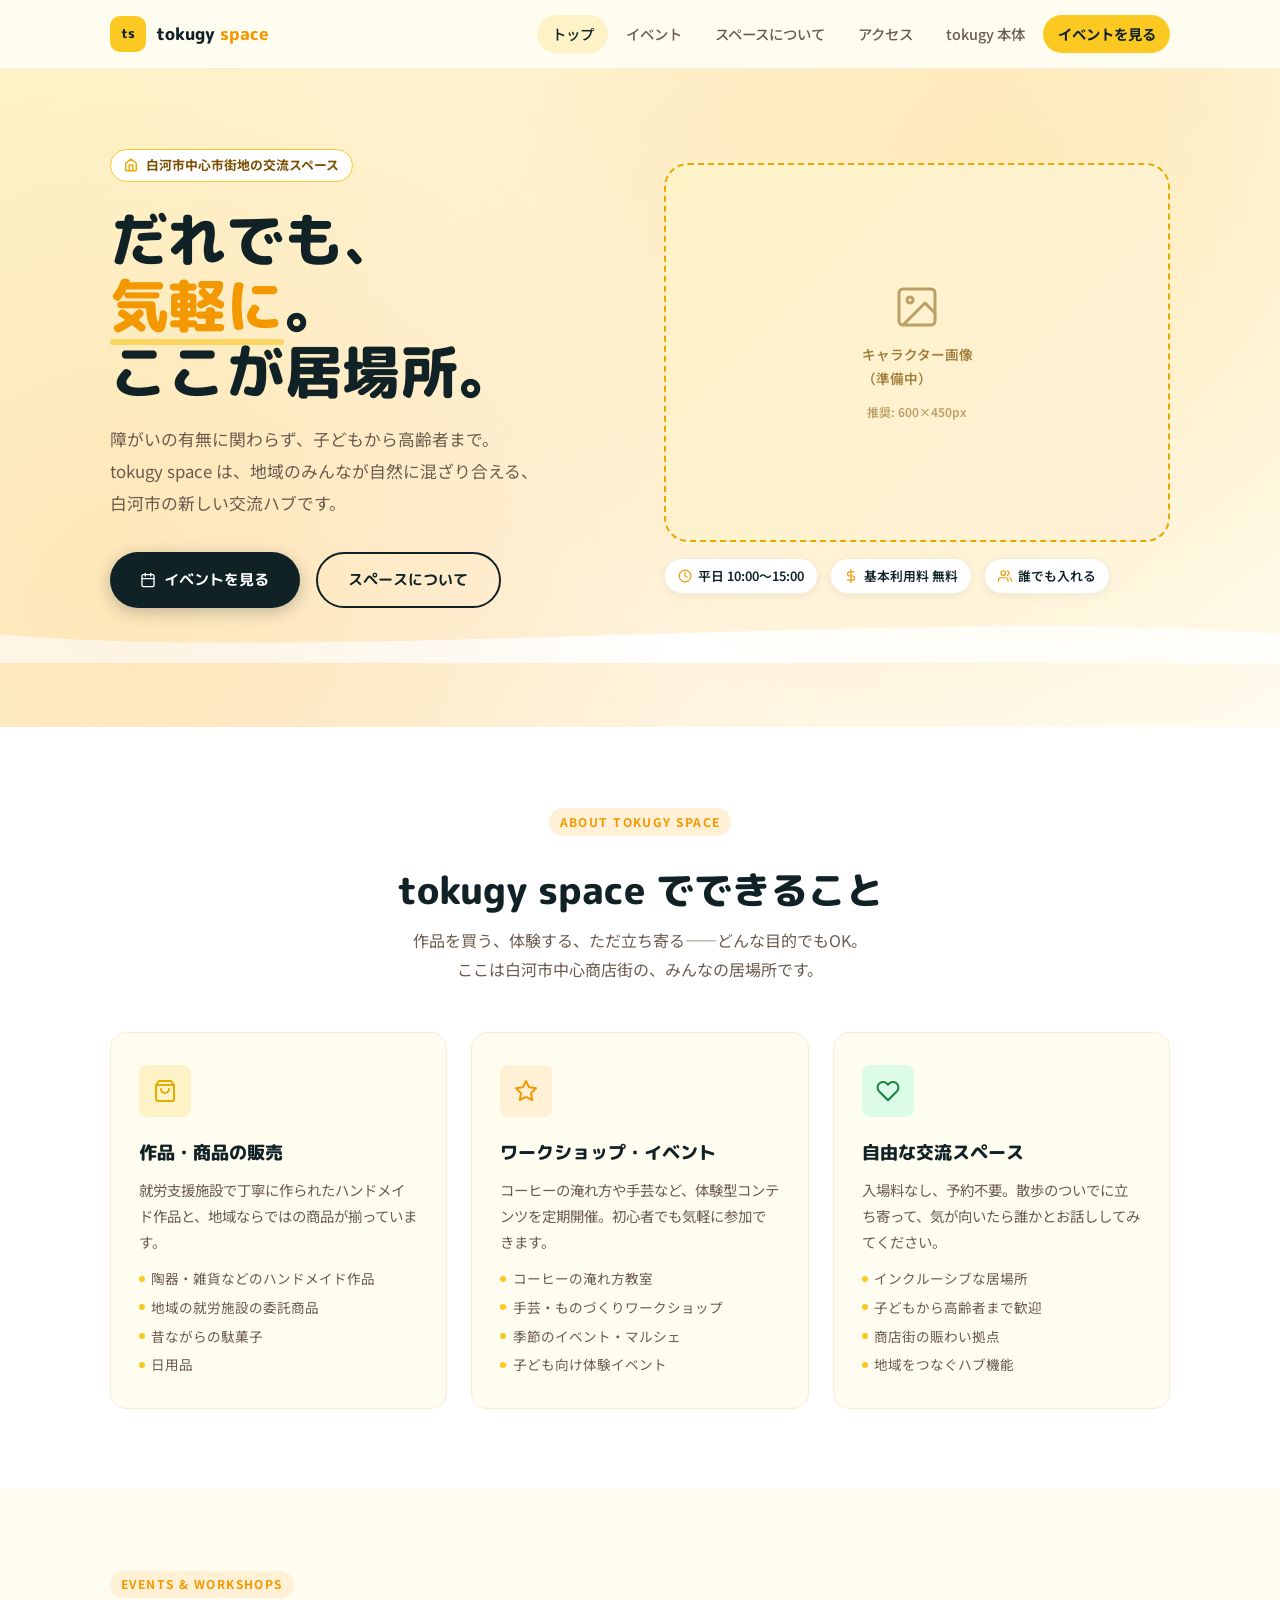
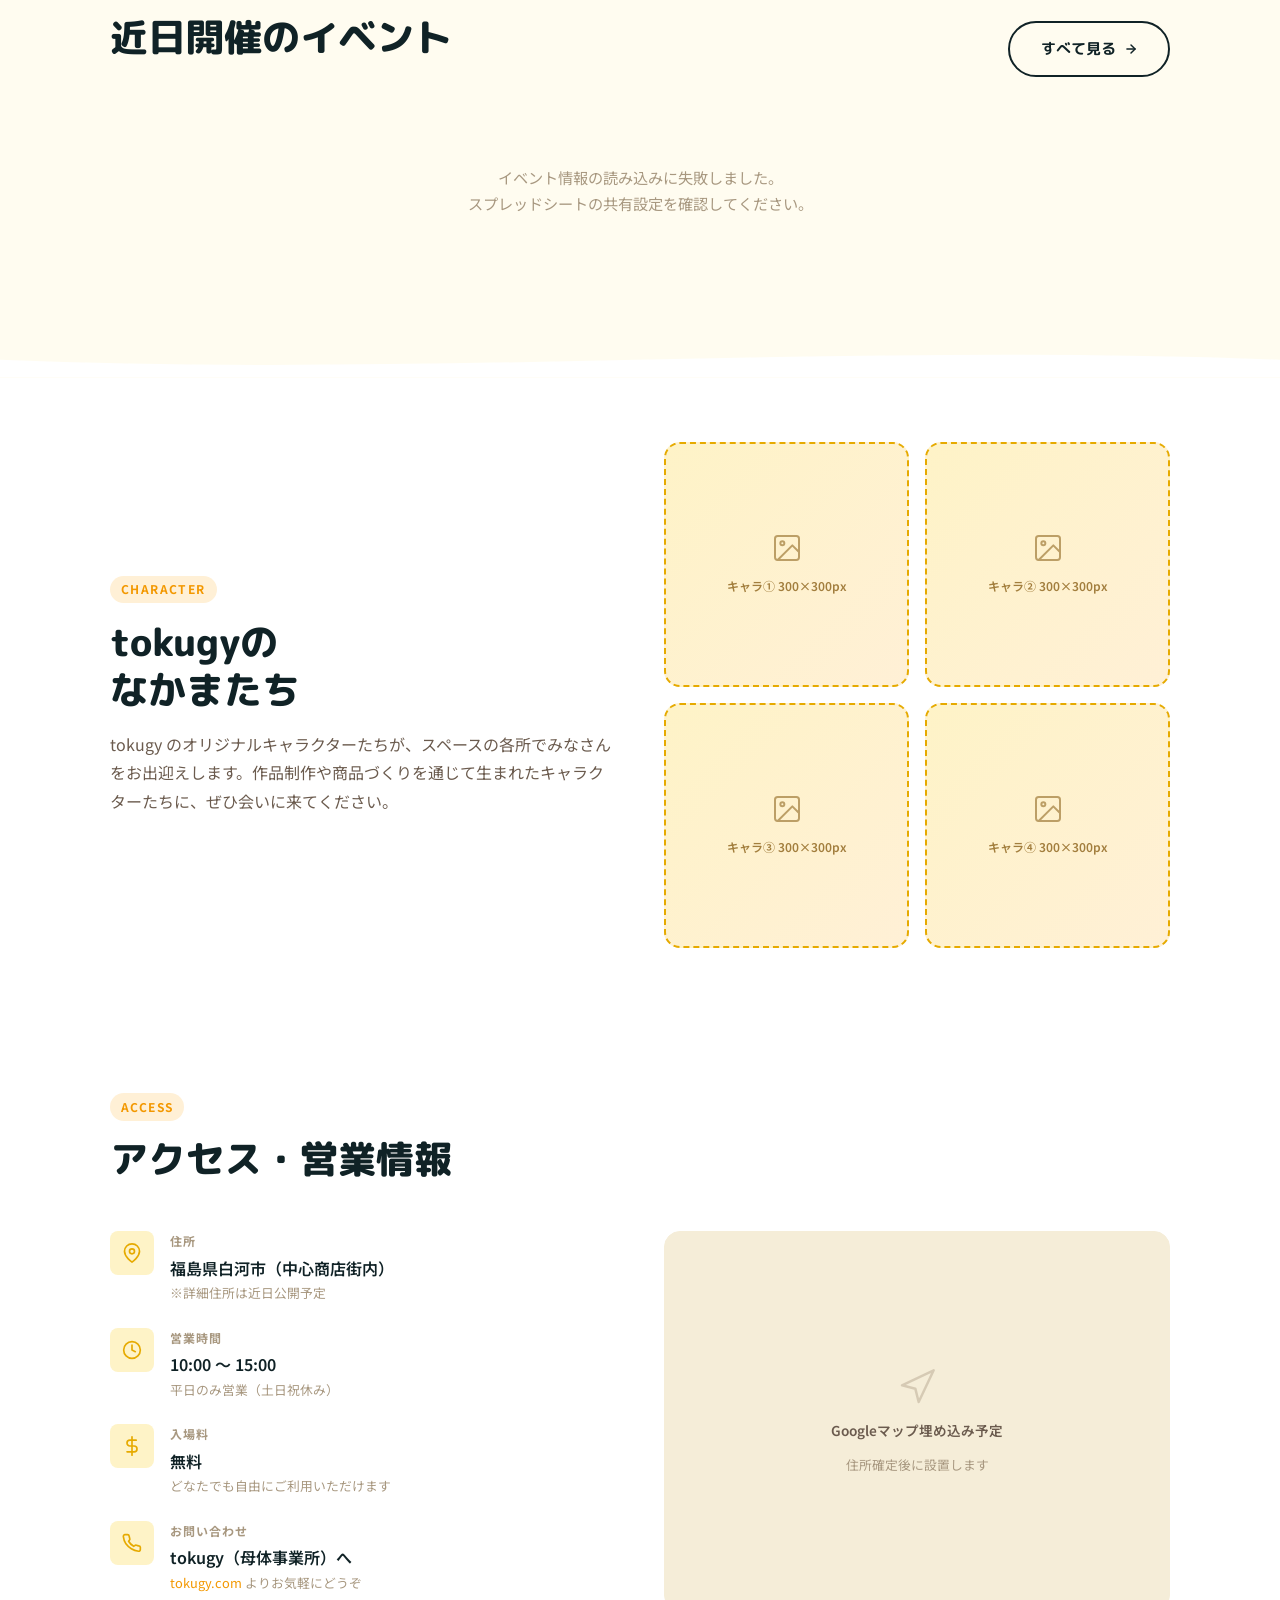
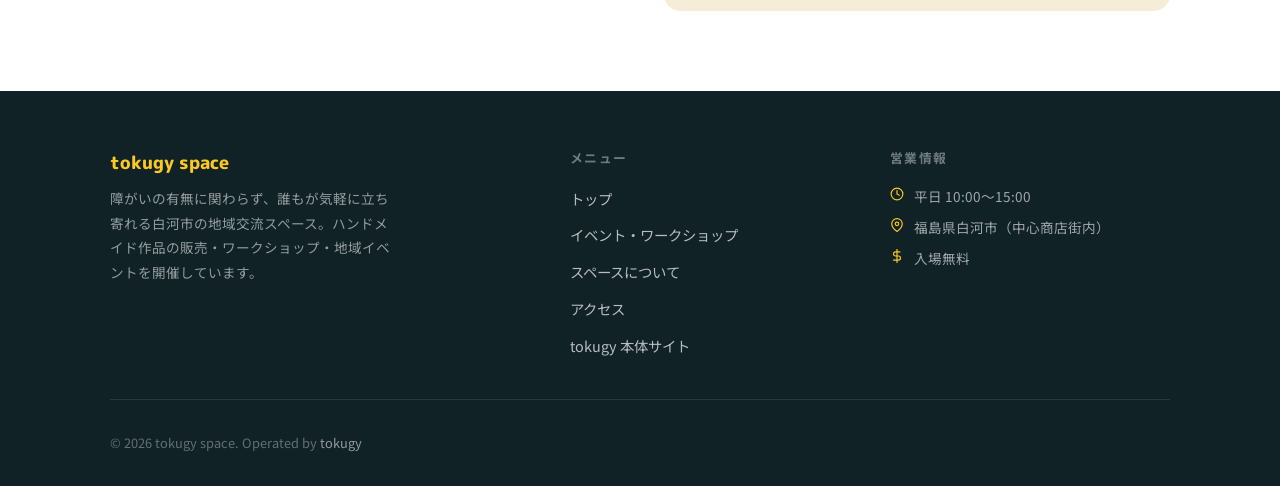
==== index.html @ 5bfbe656 "Initial commit: tokugy space website - トップページ (index.html) - イベント一覧ページ (events.html) - Google Sheets" ====
<!DOCTYPE html>
<html lang="ja">
<head>
  <meta charset="UTF-8">
  <meta name="viewport" content="width=device-width, initial-scale=1.0">
  <title>tokugy space | 白河市の地域交流スペース</title>
  <meta name="description" content="tokugy space は、障がいの有無に関わらず誰もが気軽に立ち寄れる白河市の地域交流スペースです。ハンドメイド作品の販売・ワークショップ・交流イベントを開催しています。">
  <meta property="og:title" content="tokugy space | 白河市の地域交流スペース">
  <meta property="og:description" content="誰でも立ち寄れる、地域の交流ハブ。">
  <meta property="og:type" content="website">
  <link rel="preconnect" href="https://fonts.googleapis.com">
  <link rel="preconnect" href="https://fonts.gstatic.com" crossorigin>
  <link href="https://fonts.googleapis.com/css2?family=M+PLUS+Rounded+1c:wght@400;500;700;800&family=Noto+Sans+JP:wght@400;500;700&display=swap" rel="stylesheet">
  <link rel="stylesheet" href="css/style.css">
</head>
<body>

<!-- ==================== NAV ==================== -->
<header class="nav" role="banner">
  <div class="container nav__inner">
    <a href="index.html" class="nav__logo" aria-label="tokugy space トップへ">
      <div class="nav__logo-mark">ts</div>
      <span class="nav__logo-text">tokugy <span>space</span></span>
    </a>
    <nav class="nav__links" aria-label="メインナビゲーション">
      <a href="index.html" class="active">トップ</a>
      <a href="events.html">イベント</a>
      <a href="#about">スペースについて</a>
      <a href="#access">アクセス</a>
      <a href="https://tokugy.com/" target="_blank" rel="noopener">tokugy 本体</a>
      <a href="events.html" class="nav-cta">イベントを見る</a>
    </nav>
    <button class="nav__hamburger" id="navHamburger" aria-label="メニューを開く" aria-expanded="false" aria-controls="navDrawer">
      <span></span><span></span><span></span>
    </button>
  </div>
</header>

<!-- Mobile drawer -->
<nav class="nav__drawer" id="navDrawer" aria-label="モバイルナビゲーション">
  <a href="index.html" class="active">トップ</a>
  <a href="events.html">イベント・ワークショップ</a>
  <a href="#about">スペースについて</a>
  <a href="#access">アクセス</a>
  <a href="https://tokugy.com/" target="_blank" rel="noopener">tokugy 本体サイト</a>
  <a href="events.html" class="nav-cta">イベントを見る</a>
</nav>

<!-- ==================== HERO ==================== -->
<section class="hero" aria-labelledby="hero-heading">
  <div class="container hero__inner">
    <div class="hero__content">
      <div class="hero__eyebrow">
        <svg xmlns="http://www.w3.org/2000/svg" width="14" height="14" viewBox="0 0 24 24" fill="none" stroke="currentColor" stroke-width="2.5" stroke-linecap="round" stroke-linejoin="round"><path d="M3 9l9-7 9 7v11a2 2 0 0 1-2 2H5a2 2 0 0 1-2-2z"/><polyline points="9 22 9 12 15 12 15 22"/></svg>
        白河市中心市街地の交流スペース
      </div>
      <h1 class="hero__title" id="hero-heading">
        だれでも、<br>
        <em>気軽に</em>。<br>
        ここが居場所。
      </h1>
      <p class="hero__desc">
        障がいの有無に関わらず、子どもから高齢者まで。<br>
        tokugy space は、地域のみんなが自然に混ざり合える、<br>
        白河市の新しい交流ハブです。
      </p>
      <div class="hero__actions">
        <a href="events.html" class="btn btn-primary">
          <svg xmlns="http://www.w3.org/2000/svg" width="16" height="16" viewBox="0 0 24 24" fill="none" stroke="currentColor" stroke-width="2" stroke-linecap="round" stroke-linejoin="round"><rect x="3" y="4" width="18" height="18" rx="2" ry="2"/><line x1="16" y1="2" x2="16" y2="6"/><line x1="8" y1="2" x2="8" y2="6"/><line x1="3" y1="10" x2="21" y2="10"/></svg>
          イベントを見る
        </a>
        <a href="#about" class="btn btn-outline">
          スペースについて
        </a>
      </div>
    </div>
    <div class="hero__visual">
      <div class="hero__image-placeholder" role="img" aria-label="tokugyオリジナルキャラクター画像（準備中）">
        <svg xmlns="http://www.w3.org/2000/svg" width="48" height="48" viewBox="0 0 24 24" fill="none" stroke="currentColor" stroke-width="1.5" stroke-linecap="round" stroke-linejoin="round"><rect x="3" y="3" width="18" height="18" rx="2" ry="2"/><circle cx="8.5" cy="8.5" r="1.5"/><polyline points="21 15 16 10 5 21"/></svg>
        <p>キャラクター画像<br>（準備中）</p>
        <p style="font-size:.75rem;opacity:.5">推奨: 600×450px</p>
      </div>
      <div class="hero__badges">
        <div class="hero__badge">
          <svg xmlns="http://www.w3.org/2000/svg" width="14" height="14" viewBox="0 0 24 24" fill="none" stroke="currentColor" stroke-width="2" stroke-linecap="round" stroke-linejoin="round"><circle cx="12" cy="12" r="10"/><polyline points="12 6 12 12 16 14"/></svg>
          平日 10:00〜15:00
        </div>
        <div class="hero__badge">
          <svg xmlns="http://www.w3.org/2000/svg" width="14" height="14" viewBox="0 0 24 24" fill="none" stroke="currentColor" stroke-width="2" stroke-linecap="round" stroke-linejoin="round"><line x1="12" y1="1" x2="12" y2="23"/><path d="M17 5H9.5a3.5 3.5 0 0 0 0 7h5a3.5 3.5 0 0 1 0 7H6"/></svg>
          基本利用料 無料
        </div>
        <div class="hero__badge">
          <svg xmlns="http://www.w3.org/2000/svg" width="14" height="14" viewBox="0 0 24 24" fill="none" stroke="currentColor" stroke-width="2" stroke-linecap="round" stroke-linejoin="round"><path d="M17 21v-2a4 4 0 0 0-4-4H5a4 4 0 0 0-4 4v2"/><circle cx="9" cy="7" r="4"/><path d="M23 21v-2a4 4 0 0 0-3-3.87"/><path d="M16 3.13a4 4 0 0 1 0 7.75"/></svg>
          誰でも入れる
        </div>
      </div>
    </div>
  </div>

  <!-- Wave divider -->
  <svg class="hero__wave" xmlns="http://www.w3.org/2000/svg" viewBox="0 0 1440 64" preserveAspectRatio="none" aria-hidden="true">
    <path d="M0,32 C360,64 1080,0 1440,32 L1440,64 L0,64 Z" fill="#ffffff"/>
  </svg>
</section>

<!-- ==================== ABOUT ==================== -->
<section class="section features" id="about" aria-labelledby="about-heading">
  <div class="container">
    <div class="fade-in" style="text-align:center;margin-bottom:1rem">
      <span class="section-label">About tokugy space</span>
    </div>
    <h2 class="section-title fade-in" id="about-heading" style="text-align:center;margin-inline:auto;margin-bottom:.75rem">
      tokugy space でできること
    </h2>
    <p class="section-sub fade-in" style="text-align:center;margin-inline:auto;margin-bottom:0">
      作品を買う、体験する、ただ立ち寄る——どんな目的でもOK。<br>
      ここは白河市中心商店街の、みんなの居場所です。
    </p>
    <div class="features__grid" style="margin-top:3rem">

      <div class="feature-card fade-in">
        <div class="feature-card__icon feature-card__icon--yellow">
          <svg xmlns="http://www.w3.org/2000/svg" width="24" height="24" viewBox="0 0 24 24" fill="none" stroke="currentColor" stroke-width="2" stroke-linecap="round" stroke-linejoin="round"><path d="M6 2L3 6v14a2 2 0 0 0 2 2h14a2 2 0 0 0 2-2V6l-3-4z"/><line x1="3" y1="6" x2="21" y2="6"/><path d="M16 10a4 4 0 0 1-8 0"/></svg>
        </div>
        <h3 class="feature-card__title">作品・商品の販売</h3>
        <p class="feature-card__desc">就労支援施設で丁寧に作られたハンドメイド作品と、地域ならではの商品が揃っています。</p>
        <ul class="feature-card__list">
          <li>陶器・雑貨などのハンドメイド作品</li>
          <li>地域の就労施設の委託商品</li>
          <li>昔ながらの駄菓子</li>
          <li>日用品</li>
        </ul>
      </div>

      <div class="feature-card fade-in" style="transition-delay:.1s">
        <div class="feature-card__icon feature-card__icon--orange">
          <svg xmlns="http://www.w3.org/2000/svg" width="24" height="24" viewBox="0 0 24 24" fill="none" stroke="currentColor" stroke-width="2" stroke-linecap="round" stroke-linejoin="round"><polygon points="12 2 15.09 8.26 22 9.27 17 14.14 18.18 21.02 12 17.77 5.82 21.02 7 14.14 2 9.27 8.91 8.26 12 2"/></svg>
        </div>
        <h3 class="feature-card__title">ワークショップ・イベント</h3>
        <p class="feature-card__desc">コーヒーの淹れ方や手芸など、体験型コンテンツを定期開催。初心者でも気軽に参加できます。</p>
        <ul class="feature-card__list">
          <li>コーヒーの淹れ方教室</li>
          <li>手芸・ものづくりワークショップ</li>
          <li>季節のイベント・マルシェ</li>
          <li>子ども向け体験イベント</li>
        </ul>
      </div>

      <div class="feature-card fade-in" style="transition-delay:.2s">
        <div class="feature-card__icon feature-card__icon--green">
          <svg xmlns="http://www.w3.org/2000/svg" width="24" height="24" viewBox="0 0 24 24" fill="none" stroke="currentColor" stroke-width="2" stroke-linecap="round" stroke-linejoin="round"><path d="M20.84 4.61a5.5 5.5 0 0 0-7.78 0L12 5.67l-1.06-1.06a5.5 5.5 0 0 0-7.78 7.78l1.06 1.06L12 21.23l7.78-7.78 1.06-1.06a5.5 5.5 0 0 0 0-7.78z"/></svg>
        </div>
        <h3 class="feature-card__title">自由な交流スペース</h3>
        <p class="feature-card__desc">入場料なし、予約不要。散歩のついでに立ち寄って、気が向いたら誰かとお話ししてみてください。</p>
        <ul class="feature-card__list">
          <li>インクルーシブな居場所</li>
          <li>子どもから高齢者まで歓迎</li>
          <li>商店街の賑わい拠点</li>
          <li>地域をつなぐハブ機能</li>
        </ul>
      </div>

    </div>
  </div>
</section>

<!-- ==================== EVENTS PREVIEW ==================== -->
<section class="section events-preview" aria-labelledby="events-heading">
  <div class="container">
    <div class="events-preview__header fade-in">
      <div>
        <span class="section-label">Events &amp; Workshops</span>
        <h2 class="section-title" id="events-heading">近日開催のイベント</h2>
      </div>
      <a href="events.html" class="btn btn-outline" style="flex-shrink:0">
        すべて見る
        <svg xmlns="http://www.w3.org/2000/svg" width="14" height="14" viewBox="0 0 24 24" fill="none" stroke="currentColor" stroke-width="2.5" stroke-linecap="round" stroke-linejoin="round"><line x1="5" y1="12" x2="19" y2="12"/><polyline points="12 5 19 12 12 19"/></svg>
      </a>
    </div>
    <div class="events-grid" id="previewGrid">
      <!-- JS で挿入 -->
      <div class="events-loading">
        <svg xmlns="http://www.w3.org/2000/svg" width="32" height="32" viewBox="0 0 24 24" fill="none" stroke="currentColor" stroke-width="2" stroke-linecap="round" stroke-linejoin="round"><line x1="12" y1="2" x2="12" y2="6"/><line x1="12" y1="18" x2="12" y2="22"/><line x1="4.93" y1="4.93" x2="7.76" y2="7.76"/><line x1="16.24" y1="16.24" x2="19.07" y2="19.07"/><line x1="2" y1="12" x2="6" y2="12"/><line x1="18" y1="12" x2="22" y2="12"/><line x1="4.93" y1="19.07" x2="7.76" y2="16.24"/><line x1="16.24" y1="7.76" x2="19.07" y2="4.93"/></svg>
        <p>イベント情報を読み込み中...</p>
      </div>
    </div>
  </div>
</section>

<!-- Wave divider -->
<svg xmlns="http://www.w3.org/2000/svg" viewBox="0 0 1440 40" preserveAspectRatio="none" aria-hidden="true" style="display:block;margin-top:-2px">
  <path d="M0,20 C480,40 960,0 1440,20 L1440,40 L0,40 Z" fill="#ffffff"/>
</svg>

<!-- ==================== CHARACTER ==================== -->
<section class="section" style="background:#fff;padding-block:4rem" aria-label="キャラクター紹介">
  <div class="container">
    <div style="display:grid;grid-template-columns:1fr 1fr;gap:3rem;align-items:center" class="fade-in">
      <div>
        <span class="section-label">Character</span>
        <h2 class="section-title">tokugyの<br>なかまたち</h2>
        <p class="section-sub">
          tokugy のオリジナルキャラクターたちが、スペースの各所でみなさんをお出迎えします。作品制作や商品づくりを通じて生まれたキャラクターたちに、ぜひ会いに来てください。
        </p>
      </div>
      <div style="display:grid;grid-template-columns:1fr 1fr;gap:1rem">
        <div class="hero__image-placeholder" style="aspect-ratio:1;border-radius:16px" role="img" aria-label="キャラクター画像1（準備中）">
          <svg xmlns="http://www.w3.org/2000/svg" width="32" height="32" viewBox="0 0 24 24" fill="none" stroke="currentColor" stroke-width="1.5" stroke-linecap="round" stroke-linejoin="round"><rect x="3" y="3" width="18" height="18" rx="2" ry="2"/><circle cx="8.5" cy="8.5" r="1.5"/><polyline points="21 15 16 10 5 21"/></svg>
          <p style="font-size:.75rem">キャラ① 300×300px</p>
        </div>
        <div class="hero__image-placeholder" style="aspect-ratio:1;border-radius:16px" role="img" aria-label="キャラクター画像2（準備中）">
          <svg xmlns="http://www.w3.org/2000/svg" width="32" height="32" viewBox="0 0 24 24" fill="none" stroke="currentColor" stroke-width="1.5" stroke-linecap="round" stroke-linejoin="round"><rect x="3" y="3" width="18" height="18" rx="2" ry="2"/><circle cx="8.5" cy="8.5" r="1.5"/><polyline points="21 15 16 10 5 21"/></svg>
          <p style="font-size:.75rem">キャラ② 300×300px</p>
        </div>
        <div class="hero__image-placeholder" style="aspect-ratio:1;border-radius:16px" role="img" aria-label="キャラクター画像3（準備中）">
          <svg xmlns="http://www.w3.org/2000/svg" width="32" height="32" viewBox="0 0 24 24" fill="none" stroke="currentColor" stroke-width="1.5" stroke-linecap="round" stroke-linejoin="round"><rect x="3" y="3" width="18" height="18" rx="2" ry="2"/><circle cx="8.5" cy="8.5" r="1.5"/><polyline points="21 15 16 10 5 21"/></svg>
          <p style="font-size:.75rem">キャラ③ 300×300px</p>
        </div>
        <div class="hero__image-placeholder" style="aspect-ratio:1;border-radius:16px" role="img" aria-label="キャラクター画像4（準備中）">
          <svg xmlns="http://www.w3.org/2000/svg" width="32" height="32" viewBox="0 0 24 24" fill="none" stroke="currentColor" stroke-width="1.5" stroke-linecap="round" stroke-linejoin="round"><rect x="3" y="3" width="18" height="18" rx="2" ry="2"/><circle cx="8.5" cy="8.5" r="1.5"/><polyline points="21 15 16 10 5 21"/></svg>
          <p style="font-size:.75rem">キャラ④ 300×300px</p>
        </div>
      </div>
    </div>
  </div>
</section>

<!-- ==================== ACCESS ==================== -->
<section class="section access" id="access" aria-labelledby="access-heading">
  <div class="container">
    <div style="margin-bottom:3rem" class="fade-in">
      <span class="section-label">Access</span>
      <h2 class="section-title" id="access-heading">アクセス・営業情報</h2>
    </div>
    <div class="access__inner">
      <div class="access__info fade-in">

        <div class="access__item">
          <div class="access__item-icon">
            <svg xmlns="http://www.w3.org/2000/svg" width="20" height="20" viewBox="0 0 24 24" fill="none" stroke="currentColor" stroke-width="2" stroke-linecap="round" stroke-linejoin="round"><path d="M21 10c0 7-9 13-9 13s-9-6-9-13a9 9 0 0 1 18 0z"/><circle cx="12" cy="10" r="3"/></svg>
          </div>
          <div>
            <div class="access__item-label">住所</div>
            <div class="access__item-value">福島県白河市（中心商店街内）</div>
            <div class="access__item-note">※詳細住所は近日公開予定</div>
          </div>
        </div>

        <div class="access__item">
          <div class="access__item-icon">
            <svg xmlns="http://www.w3.org/2000/svg" width="20" height="20" viewBox="0 0 24 24" fill="none" stroke="currentColor" stroke-width="2" stroke-linecap="round" stroke-linejoin="round"><circle cx="12" cy="12" r="10"/><polyline points="12 6 12 12 16 14"/></svg>
          </div>
          <div>
            <div class="access__item-label">営業時間</div>
            <div class="access__item-value">10:00 〜 15:00</div>
            <div class="access__item-note">平日のみ営業（土日祝休み）</div>
          </div>
        </div>

        <div class="access__item">
          <div class="access__item-icon">
            <svg xmlns="http://www.w3.org/2000/svg" width="20" height="20" viewBox="0 0 24 24" fill="none" stroke="currentColor" stroke-width="2" stroke-linecap="round" stroke-linejoin="round"><line x1="12" y1="1" x2="12" y2="23"/><path d="M17 5H9.5a3.5 3.5 0 0 0 0 7h5a3.5 3.5 0 0 1 0 7H6"/></svg>
          </div>
          <div>
            <div class="access__item-label">入場料</div>
            <div class="access__item-value">無料</div>
            <div class="access__item-note">どなたでも自由にご利用いただけます</div>
          </div>
        </div>

        <div class="access__item">
          <div class="access__item-icon">
            <svg xmlns="http://www.w3.org/2000/svg" width="20" height="20" viewBox="0 0 24 24" fill="none" stroke="currentColor" stroke-width="2" stroke-linecap="round" stroke-linejoin="round"><path d="M22 16.92v3a2 2 0 0 1-2.18 2 19.79 19.79 0 0 1-8.63-3.07A19.5 19.5 0 0 1 4.69 13a19.79 19.79 0 0 1-3.07-8.67A2 2 0 0 1 3.6 2h3a2 2 0 0 1 2 1.72c.127.96.361 1.903.7 2.81a2 2 0 0 1-.45 2.11L7.91 9.91a16 16 0 0 0 6.09 6.09l1.27-.83a2 2 0 0 1 2.11-.45 12.84 12.84 0 0 0 2.81.7A2 2 0 0 1 22 16.92z"/></svg>
          </div>
          <div>
            <div class="access__item-label">お問い合わせ</div>
            <div class="access__item-value">tokugy（母体事業所）へ</div>
            <div class="access__item-note"><a href="https://tokugy.com/" target="_blank" rel="noopener" style="color:var(--orange)">tokugy.com</a> よりお気軽にどうぞ</div>
          </div>
        </div>

      </div>

      <div class="access__map fade-in" role="img" aria-label="地図（住所確定後に設置予定）">
        <svg xmlns="http://www.w3.org/2000/svg" width="40" height="40" viewBox="0 0 24 24" fill="none" stroke="currentColor" stroke-width="1.5" stroke-linecap="round" stroke-linejoin="round"><polygon points="3 11 22 2 13 21 11 13 3 11"/></svg>
        <p style="font-weight:600;color:var(--gray-600)">Googleマップ埋め込み予定</p>
        <p style="font-size:.8rem">住所確定後に設置します</p>
      </div>
    </div>
  </div>
</section>

<!-- ==================== FOOTER ==================== -->
<footer class="footer" role="contentinfo">
  <div class="container">
    <div class="footer__inner">
      <div>
        <div class="footer__brand-name">tokugy space</div>
        <p class="footer__brand-desc">
          障がいの有無に関わらず、誰もが気軽に立ち寄れる白河市の地域交流スペース。ハンドメイド作品の販売・ワークショップ・地域イベントを開催しています。
        </p>
      </div>
      <div>
        <div class="footer__col-title">メニュー</div>
        <ul class="footer__links">
          <li><a href="index.html">トップ</a></li>
          <li><a href="events.html">イベント・ワークショップ</a></li>
          <li><a href="#about">スペースについて</a></li>
          <li><a href="#access">アクセス</a></li>
          <li><a href="https://tokugy.com/" target="_blank" rel="noopener">tokugy 本体サイト</a></li>
        </ul>
      </div>
      <div>
        <div class="footer__col-title">営業情報</div>
        <div class="footer__info">
          <div class="footer__info-item">
            <svg xmlns="http://www.w3.org/2000/svg" width="14" height="14" viewBox="0 0 24 24" fill="none" stroke="currentColor" stroke-width="2" stroke-linecap="round" stroke-linejoin="round"><circle cx="12" cy="12" r="10"/><polyline points="12 6 12 12 16 14"/></svg>
            平日 10:00〜15:00
          </div>
          <div class="footer__info-item">
            <svg xmlns="http://www.w3.org/2000/svg" width="14" height="14" viewBox="0 0 24 24" fill="none" stroke="currentColor" stroke-width="2" stroke-linecap="round" stroke-linejoin="round"><path d="M21 10c0 7-9 13-9 13s-9-6-9-13a9 9 0 0 1 18 0z"/><circle cx="12" cy="10" r="3"/></svg>
            福島県白河市（中心商店街内）
          </div>
          <div class="footer__info-item">
            <svg xmlns="http://www.w3.org/2000/svg" width="14" height="14" viewBox="0 0 24 24" fill="none" stroke="currentColor" stroke-width="2" stroke-linecap="round" stroke-linejoin="round"><line x1="12" y1="1" x2="12" y2="23"/><path d="M17 5H9.5a3.5 3.5 0 0 0 0 7h5a3.5 3.5 0 0 1 0 7H6"/></svg>
            入場無料
          </div>
        </div>
      </div>
    </div>
    <div class="footer__bottom">
      <span>&copy; 2026 tokugy space. Operated by <a href="https://tokugy.com/" target="_blank" rel="noopener">tokugy</a></span>
    </div>
  </div>
</footer>

<script type="module">
  import { fetchEvents, isUpcoming, renderEventCard, initFadeIn, initMobileNav } from './js/sheets.js';

  initFadeIn();
  initMobileNav();

  // Preview: show up to 3 upcoming events
  const grid = document.getElementById('previewGrid');
  fetchEvents()
    .then(events => {
      const upcoming = events.filter(isUpcoming).slice(0, 3);
      if (upcoming.length === 0) {
        grid.innerHTML = '<div class="events-empty"><p>現在予定されているイベントはありません。</p></div>';
      } else {
        grid.innerHTML = upcoming.map(e => renderEventCard(e)).join('');
      }
    })
    .catch(err => {
      console.error(err);
      grid.innerHTML = '<div class="events-error"><p>イベント情報の読み込みに失敗しました。<br>スプレッドシートの共有設定を確認してください。</p></div>';
    });
</script>

</body>
</html>
---- css/style.css ----
/* ===========================
   tokugy space — style.css
   =========================== */

/* --- Variables --- */
:root {
  --yellow:       #FBC922;
  --yellow-light: #FEF3C7;
  --yellow-dark:  #E6AA00;
  --orange:       #F39800;
  --orange-light: #FFF0D6;
  --cream:        #FFFCF0;
  --cream-dark:   #F5EDD8;
  --navy:         #102226;
  --navy-light:   #1E3A40;
  --brown:        #7C4E00;
  --gray-100:     #F8F4EE;
  --gray-200:     #EDE8DE;
  --gray-400:     #A89880;
  --gray-600:     #6B5B4E;
  --white:        #FFFFFF;

  --font-display: 'M PLUS Rounded 1c', 'Noto Sans JP', sans-serif;
  --font-body:    'Noto Sans JP', sans-serif;

  --radius-sm:  8px;
  --radius-md:  16px;
  --radius-lg:  24px;
  --radius-xl:  40px;

  --shadow-sm:  0 2px 8px rgba(16,34,38,.06);
  --shadow-md:  0 4px 20px rgba(16,34,38,.10);
  --shadow-lg:  0 8px 40px rgba(16,34,38,.14);

  --transition: .25s ease;

  --max-w: 1100px;
  --gap:   2rem;
}

/* --- Reset --- */
*, *::before, *::after { box-sizing: border-box; margin: 0; padding: 0; }
html { scroll-behavior: smooth; }
body {
  font-family: var(--font-body);
  background: var(--cream);
  color: var(--navy);
  line-height: 1.7;
  -webkit-font-smoothing: antialiased;
}
img { max-width: 100%; display: block; }
a { color: inherit; text-decoration: none; }
ul { list-style: none; }
button { cursor: pointer; font-family: inherit; border: none; background: none; }

/* --- Utilities --- */
.container {
  max-width: var(--max-w);
  margin-inline: auto;
  padding-inline: 1.25rem;
}
.section { padding-block: 5rem; }
.section-label {
  display: inline-block;
  font-size: .75rem;
  font-weight: 700;
  letter-spacing: .12em;
  text-transform: uppercase;
  color: var(--orange);
  background: var(--orange-light);
  padding: .3em .9em;
  border-radius: 99px;
  margin-bottom: .9rem;
}
.section-title {
  font-family: var(--font-display);
  font-size: clamp(1.6rem, 4vw, 2.4rem);
  font-weight: 800;
  line-height: 1.25;
  color: var(--navy);
  margin-bottom: 1rem;
}
.section-sub {
  font-size: 1rem;
  color: var(--gray-600);
  max-width: 560px;
  line-height: 1.8;
}
.btn {
  display: inline-flex;
  align-items: center;
  gap: .5rem;
  font-family: var(--font-display);
  font-size: .95rem;
  font-weight: 700;
  padding: .85em 2em;
  border-radius: 99px;
  transition: transform var(--transition), box-shadow var(--transition), background var(--transition);
  white-space: nowrap;
}
.btn:hover { transform: translateY(-2px); }
.btn-primary {
  background: var(--navy);
  color: var(--white);
  box-shadow: 0 4px 16px rgba(16,34,38,.25);
}
.btn-primary:hover { background: var(--navy-light); box-shadow: var(--shadow-lg); }
.btn-outline {
  background: transparent;
  color: var(--navy);
  border: 2px solid var(--navy);
}
.btn-outline:hover { background: var(--navy); color: var(--white); }
.btn-yellow {
  background: var(--yellow);
  color: var(--navy);
  box-shadow: 0 4px 16px rgba(251,201,34,.4);
}
.btn-yellow:hover { background: var(--yellow-dark); }

/* --- Nav --- */
.nav {
  position: sticky;
  top: 0;
  z-index: 100;
  background: rgba(255,252,240,.92);
  backdrop-filter: blur(12px);
  -webkit-backdrop-filter: blur(12px);
  border-bottom: 1px solid var(--cream-dark);
}
.nav__inner {
  display: flex;
  align-items: center;
  justify-content: space-between;
  height: 68px;
}
.nav__logo {
  display: flex;
  align-items: center;
  gap: .6rem;
}
.nav__logo-mark {
  width: 36px;
  height: 36px;
  background: var(--yellow);
  border-radius: 10px;
  display: flex;
  align-items: center;
  justify-content: center;
  font-family: var(--font-display);
  font-weight: 800;
  font-size: .8rem;
  color: var(--navy);
  flex-shrink: 0;
}
.nav__logo-text {
  font-family: var(--font-display);
  font-weight: 800;
  font-size: 1.05rem;
  color: var(--navy);
}
.nav__logo-text span {
  color: var(--orange);
}
.nav__links {
  display: flex;
  align-items: center;
  gap: .25rem;
}
.nav__links a {
  font-size: .9rem;
  font-weight: 500;
  padding: .5em 1em;
  border-radius: 99px;
  color: var(--gray-600);
  transition: color var(--transition), background var(--transition);
}
.nav__links a:hover,
.nav__links a.active {
  color: var(--navy);
  background: var(--yellow-light);
}
.nav__links a.nav-cta {
  background: var(--yellow);
  color: var(--navy);
  font-weight: 700;
}
.nav__links a.nav-cta:hover { background: var(--yellow-dark); }
.nav__hamburger {
  display: none;
  flex-direction: column;
  gap: 5px;
  padding: 8px;
  border-radius: 8px;
}
.nav__hamburger span {
  display: block;
  width: 22px;
  height: 2px;
  background: var(--navy);
  border-radius: 2px;
  transition: transform var(--transition), opacity var(--transition);
}

/* --- Hero --- */
.hero {
  background: linear-gradient(135deg, #FEF3C7 0%, #FFF0D6 50%, #FFFCF0 100%);
  overflow: hidden;
  position: relative;
  padding-block: 5rem 4rem;
}
.hero::before {
  content: '';
  position: absolute;
  inset: 0;
  background:
    radial-gradient(circle at 80% 20%, rgba(251,201,34,.18) 0%, transparent 50%),
    radial-gradient(circle at 10% 80%, rgba(243,152,0,.12) 0%, transparent 45%);
  pointer-events: none;
}
.hero__inner {
  display: grid;
  grid-template-columns: 1fr 1fr;
  gap: 3rem;
  align-items: center;
  position: relative;
}
.hero__eyebrow {
  display: inline-flex;
  align-items: center;
  gap: .5rem;
  background: var(--white);
  border: 1.5px solid var(--yellow);
  padding: .35em 1em;
  border-radius: 99px;
  font-size: .8rem;
  font-weight: 700;
  color: var(--brown);
  margin-bottom: 1.5rem;
}
.hero__eyebrow svg { color: var(--yellow-dark); }
.hero__title {
  font-family: var(--font-display);
  font-size: clamp(2.2rem, 5.5vw, 3.6rem);
  font-weight: 800;
  line-height: 1.15;
  color: var(--navy);
  margin-bottom: 1.25rem;
}
.hero__title em {
  font-style: normal;
  color: var(--orange);
  position: relative;
}
.hero__title em::after {
  content: '';
  position: absolute;
  bottom: 0;
  left: 0;
  right: 0;
  height: 6px;
  background: var(--yellow);
  border-radius: 3px;
  opacity: .6;
}
.hero__desc {
  font-size: 1.05rem;
  color: var(--gray-600);
  line-height: 1.9;
  margin-bottom: 2rem;
  max-width: 440px;
}
.hero__actions {
  display: flex;
  gap: 1rem;
  flex-wrap: wrap;
}
.hero__visual {
  display: flex;
  flex-direction: column;
  gap: 1rem;
}
.hero__image-placeholder {
  width: 100%;
  aspect-ratio: 4/3;
  background: linear-gradient(135deg, var(--yellow-light), var(--orange-light));
  border-radius: var(--radius-lg);
  border: 2.5px dashed var(--yellow-dark);
  display: flex;
  flex-direction: column;
  align-items: center;
  justify-content: center;
  gap: .75rem;
  color: var(--brown);
}
.hero__image-placeholder svg { opacity: .5; }
.hero__image-placeholder p {
  font-size: .85rem;
  font-weight: 600;
  opacity: .7;
}
.hero__badges {
  display: flex;
  gap: .75rem;
  flex-wrap: wrap;
}
.hero__badge {
  display: flex;
  align-items: center;
  gap: .4rem;
  background: var(--white);
  border: 1.5px solid var(--cream-dark);
  padding: .45em 1em;
  border-radius: 99px;
  font-size: .8rem;
  font-weight: 600;
  color: var(--navy);
  box-shadow: var(--shadow-sm);
}
.hero__badge svg { color: var(--orange); }
.hero__wave {
  display: block;
  margin-top: -2px;
}

/* --- Features --- */
.features { background: var(--white); }
.features__grid {
  display: grid;
  grid-template-columns: repeat(3, 1fr);
  gap: 1.5rem;
  margin-top: 3rem;
}
.feature-card {
  background: var(--cream);
  border-radius: var(--radius-md);
  padding: 2rem 1.75rem;
  border: 1.5px solid var(--cream-dark);
  transition: transform var(--transition), box-shadow var(--transition);
}
.feature-card:hover {
  transform: translateY(-4px);
  box-shadow: var(--shadow-md);
}
.feature-card__icon {
  width: 52px;
  height: 52px;
  border-radius: var(--radius-sm);
  display: flex;
  align-items: center;
  justify-content: center;
  margin-bottom: 1.25rem;
}
.feature-card__icon--yellow { background: var(--yellow-light); color: var(--yellow-dark); }
.feature-card__icon--orange { background: var(--orange-light); color: var(--orange); }
.feature-card__icon--green  { background: #DCFCE7; color: #15803D; }
.feature-card__title {
  font-family: var(--font-display);
  font-size: 1.15rem;
  font-weight: 800;
  margin-bottom: .6rem;
  color: var(--navy);
}
.feature-card__desc {
  font-size: .9rem;
  color: var(--gray-600);
  line-height: 1.8;
}
.feature-card__list {
  margin-top: .75rem;
  display: flex;
  flex-direction: column;
  gap: .35rem;
}
.feature-card__list li {
  font-size: .85rem;
  color: var(--gray-600);
  display: flex;
  align-items: center;
  gap: .4rem;
}
.feature-card__list li::before {
  content: '';
  width: 6px;
  height: 6px;
  background: var(--yellow);
  border-radius: 50%;
  flex-shrink: 0;
}

/* --- Events preview --- */
.events-preview { background: var(--cream); }
.events-preview__header {
  display: flex;
  align-items: flex-end;
  justify-content: space-between;
  margin-bottom: 2.5rem;
  gap: 1rem;
}
.events-grid {
  display: grid;
  grid-template-columns: repeat(3, 1fr);
  gap: 1.5rem;
}

/* --- Event Card --- */
.event-card {
  background: var(--white);
  border-radius: var(--radius-md);
  overflow: hidden;
  border: 1.5px solid var(--cream-dark);
  box-shadow: var(--shadow-sm);
  transition: transform var(--transition), box-shadow var(--transition);
  display: flex;
  flex-direction: column;
}
.event-card:hover {
  transform: translateY(-5px);
  box-shadow: var(--shadow-md);
}
.event-card__header {
  padding: 1.5rem 1.5rem 0;
  display: flex;
  align-items: flex-start;
  justify-content: space-between;
  gap: .5rem;
}
.event-card__date-block {
  display: flex;
  flex-direction: column;
  align-items: center;
  background: var(--yellow-light);
  border-radius: var(--radius-sm);
  padding: .5rem .75rem;
  min-width: 52px;
  flex-shrink: 0;
}
.event-card__date-block .month {
  font-size: .65rem;
  font-weight: 700;
  color: var(--brown);
  text-transform: uppercase;
  line-height: 1;
}
.event-card__date-block .day {
  font-family: var(--font-display);
  font-size: 1.6rem;
  font-weight: 800;
  color: var(--navy);
  line-height: 1;
}
.event-card__date-block .weekday {
  font-size: .65rem;
  color: var(--gray-400);
  font-weight: 500;
}
.event-card__badge {
  font-size: .7rem;
  font-weight: 700;
  padding: .3em .8em;
  border-radius: 99px;
}
.badge-workshop { background: #EDE9FE; color: #6D28D9; }
.badge-event    { background: #FEF3C7; color: #B45309; }
.badge-marche   { background: #DCFCE7; color: #15803D; }
.badge-other    { background: var(--gray-100); color: var(--gray-600); }
.event-card__body { padding: 1rem 1.5rem 1.5rem; flex: 1; display: flex; flex-direction: column; }
.event-card__title {
  font-family: var(--font-display);
  font-size: 1.05rem;
  font-weight: 700;
  color: var(--navy);
  margin-bottom: .5rem;
  line-height: 1.4;
}
.event-card__desc {
  font-size: .85rem;
  color: var(--gray-600);
  line-height: 1.75;
  flex: 1;
  display: -webkit-box;
  -webkit-line-clamp: 3;
  -webkit-box-orient: vertical;
  overflow: hidden;
}
.event-card__footer {
  margin-top: 1.25rem;
  padding-top: 1rem;
  border-top: 1px solid var(--cream-dark);
  display: flex;
  align-items: center;
  justify-content: space-between;
  gap: .5rem;
}
.event-card__meta {
  display: flex;
  align-items: center;
  gap: .35rem;
  font-size: .8rem;
  color: var(--gray-400);
}
.event-card__meta svg { flex-shrink: 0; }
.event-card__link {
  font-size: .8rem;
  font-weight: 700;
  color: var(--orange);
  display: flex;
  align-items: center;
  gap: .2rem;
  transition: gap var(--transition);
}
.event-card:hover .event-card__link { gap: .4rem; }

/* loading / error */
.events-loading, .events-error, .events-empty {
  grid-column: 1 / -1;
  text-align: center;
  padding: 3rem;
  color: var(--gray-400);
  font-size: .95rem;
}
.events-loading svg { animation: spin 1s linear infinite; margin: 0 auto 1rem; }
@keyframes spin { to { transform: rotate(360deg); } }

/* --- Access --- */
.access { background: var(--white); }
.access__inner {
  display: grid;
  grid-template-columns: 1fr 1fr;
  gap: 3rem;
  align-items: start;
}
.access__info {
  display: flex;
  flex-direction: column;
  gap: 1.5rem;
}
.access__item {
  display: flex;
  gap: 1rem;
  align-items: flex-start;
}
.access__item-icon {
  width: 44px;
  height: 44px;
  background: var(--yellow-light);
  border-radius: var(--radius-sm);
  display: flex;
  align-items: center;
  justify-content: center;
  color: var(--yellow-dark);
  flex-shrink: 0;
}
.access__item-label {
  font-size: .75rem;
  font-weight: 700;
  color: var(--gray-400);
  text-transform: uppercase;
  letter-spacing: .08em;
  margin-bottom: .25rem;
}
.access__item-value {
  font-size: 1rem;
  font-weight: 600;
  color: var(--navy);
  line-height: 1.5;
}
.access__item-note {
  font-size: .8rem;
  color: var(--gray-400);
  margin-top: .15rem;
}
.access__map {
  border-radius: var(--radius-md);
  overflow: hidden;
  border: 1.5px solid var(--cream-dark);
  background: var(--cream-dark);
  aspect-ratio: 4/3;
  display: flex;
  align-items: center;
  justify-content: center;
  flex-direction: column;
  gap: .75rem;
  color: var(--gray-400);
  font-size: .85rem;
}
.access__map svg { opacity: .4; }

/* --- Events Page --- */
.events-page { background: var(--cream); }
.events-page-header {
  background: linear-gradient(135deg, #FEF3C7 0%, #FFF0D6 100%);
  padding: 4rem 0 3rem;
}
.filter-tabs {
  display: flex;
  gap: .5rem;
  flex-wrap: wrap;
  margin-bottom: 2.5rem;
}
.filter-tab {
  font-family: var(--font-display);
  font-size: .85rem;
  font-weight: 700;
  padding: .55em 1.4em;
  border-radius: 99px;
  border: 2px solid var(--cream-dark);
  background: var(--white);
  color: var(--gray-600);
  transition: all var(--transition);
}
.filter-tab:hover { border-color: var(--yellow); color: var(--navy); }
.filter-tab.active {
  background: var(--yellow);
  border-color: var(--yellow);
  color: var(--navy);
}
.events-section-title {
  font-family: var(--font-display);
  font-size: 1.2rem;
  font-weight: 800;
  color: var(--navy);
  margin-bottom: 1.5rem;
  display: flex;
  align-items: center;
  gap: .6rem;
}
.events-section-title::before {
  content: '';
  width: 4px;
  height: 1.2em;
  background: var(--yellow);
  border-radius: 2px;
  display: block;
}
.past-grid { opacity: .7; }

/* --- Footer --- */
.footer {
  background: var(--navy);
  color: var(--white);
  padding: 3.5rem 0 2rem;
}
.footer__inner {
  display: grid;
  grid-template-columns: 1.5fr 1fr 1fr;
  gap: 2.5rem;
  padding-bottom: 2.5rem;
  border-bottom: 1px solid rgba(255,255,255,.1);
  margin-bottom: 2rem;
}
.footer__brand-name {
  font-family: var(--font-display);
  font-weight: 800;
  font-size: 1.15rem;
  margin-bottom: .5rem;
  color: var(--yellow);
}
.footer__brand-desc {
  font-size: .85rem;
  color: rgba(255,255,255,.55);
  line-height: 1.8;
  max-width: 280px;
}
.footer__col-title {
  font-size: .8rem;
  font-weight: 700;
  color: rgba(255,255,255,.4);
  text-transform: uppercase;
  letter-spacing: .1em;
  margin-bottom: 1rem;
}
.footer__links {
  display: flex;
  flex-direction: column;
  gap: .6rem;
}
.footer__links a {
  font-size: .9rem;
  color: rgba(255,255,255,.7);
  transition: color var(--transition);
}
.footer__links a:hover { color: var(--yellow); }
.footer__info {
  display: flex;
  flex-direction: column;
  gap: .5rem;
}
.footer__info-item {
  display: flex;
  gap: .6rem;
  align-items: flex-start;
  font-size: .85rem;
  color: rgba(255,255,255,.6);
}
.footer__info-item svg { flex-shrink: 0; margin-top: 2px; color: var(--yellow); }
.footer__bottom {
  display: flex;
  align-items: center;
  justify-content: space-between;
  font-size: .8rem;
  color: rgba(255,255,255,.35);
}
.footer__bottom a { color: rgba(255,255,255,.55); }
.footer__bottom a:hover { color: var(--yellow); }

/* --- Mobile nav drawer --- */
.nav__drawer {
  display: none;
  position: fixed;
  inset: 68px 0 0;
  background: var(--cream);
  z-index: 99;
  padding: 2rem 1.25rem;
  flex-direction: column;
  gap: .5rem;
  border-top: 1px solid var(--cream-dark);
}
.nav__drawer.open { display: flex; }
.nav__drawer a {
  font-size: 1.05rem;
  font-weight: 600;
  padding: .75em 1.25em;
  border-radius: var(--radius-sm);
  color: var(--navy);
  transition: background var(--transition);
}
.nav__drawer a:hover,
.nav__drawer a.active { background: var(--yellow-light); }
.nav__drawer .nav-cta {
  margin-top: .5rem;
  background: var(--yellow);
  text-align: center;
}

/* --- Animations --- */
.fade-in {
  opacity: 0;
  transform: translateY(20px);
  transition: opacity .6s ease, transform .6s ease;
}
.fade-in.visible {
  opacity: 1;
  transform: none;
}

/* --- Responsive --- */
@media (max-width: 900px) {
  .hero__inner        { grid-template-columns: 1fr; }
  .hero__visual       { order: -1; max-width: 400px; margin-inline: auto; }
  .features__grid     { grid-template-columns: 1fr 1fr; }
  .events-grid        { grid-template-columns: 1fr 1fr; }
  .access__inner      { grid-template-columns: 1fr; }
  .footer__inner      { grid-template-columns: 1fr 1fr; }
}
@media (max-width: 640px) {
  .section            { padding-block: 3.5rem; }
  .features__grid     { grid-template-columns: 1fr; }
  .events-grid        { grid-template-columns: 1fr; }
  .footer__inner      { grid-template-columns: 1fr; }
  .nav__links         { display: none; }
  .nav__hamburger     { display: flex; }
  .events-preview__header { flex-direction: column; align-items: flex-start; }
  .hero__actions      { flex-direction: column; align-items: flex-start; }
}
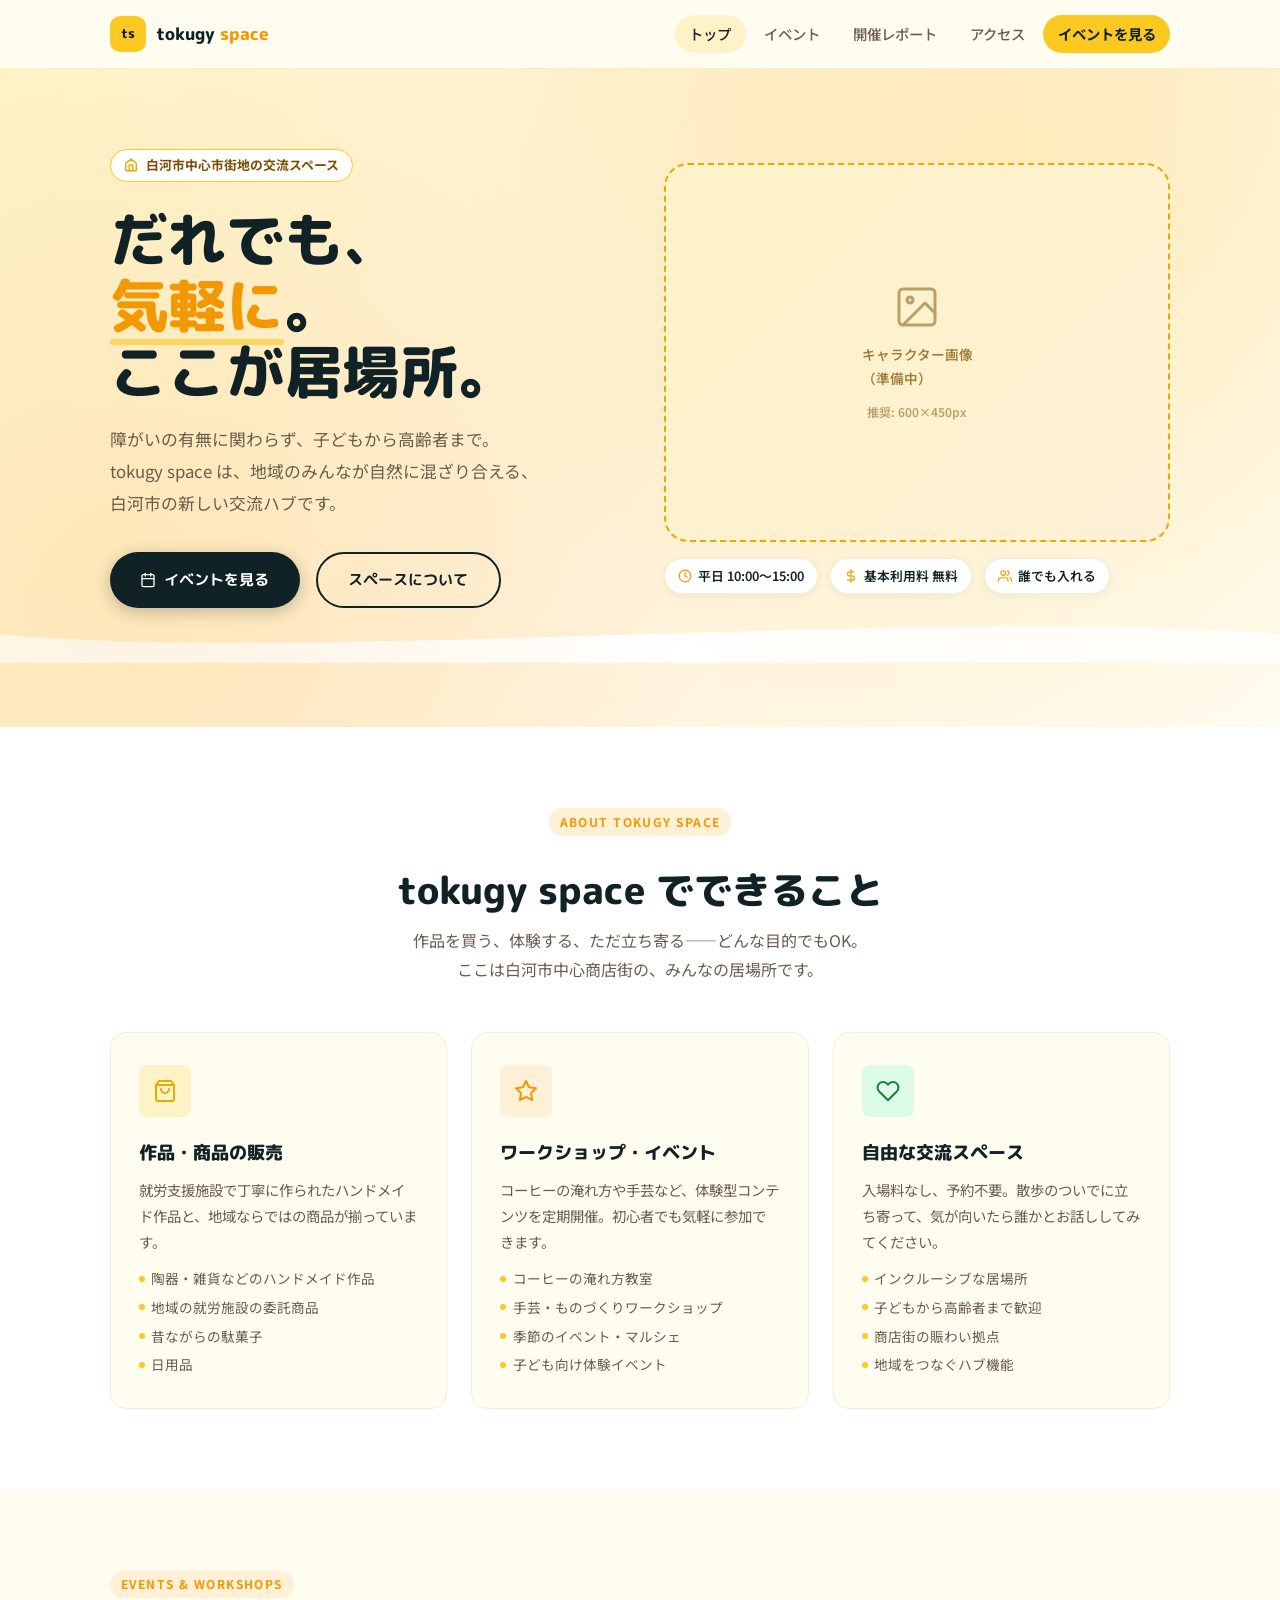
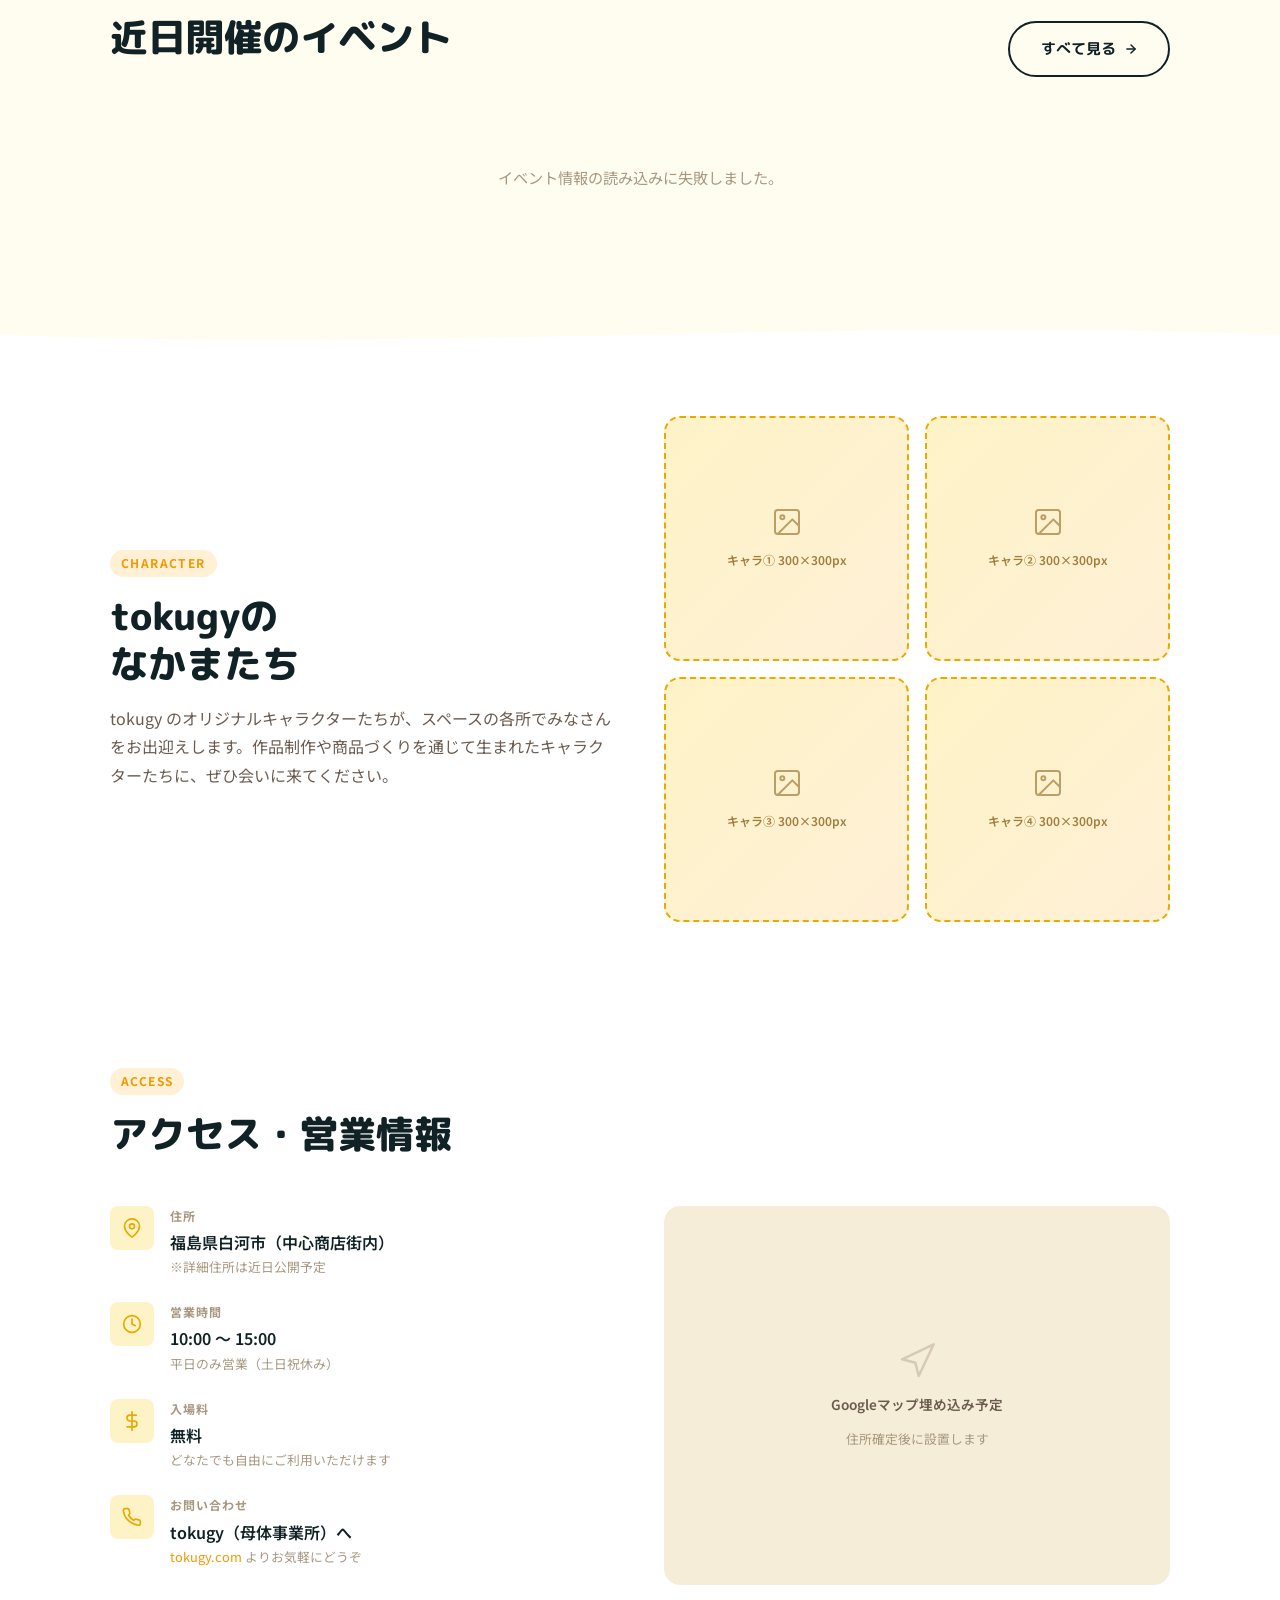
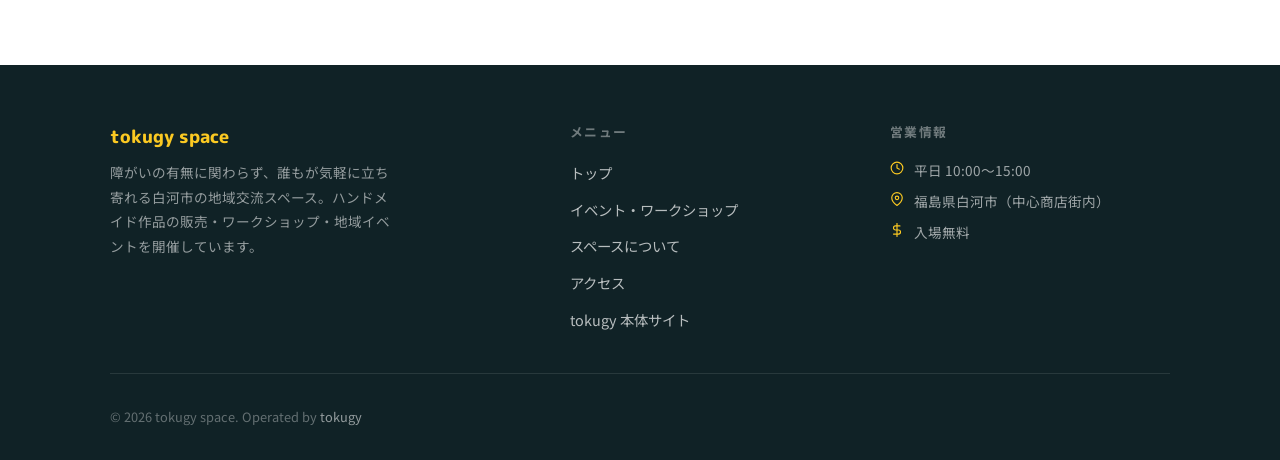
==== commit 46e6f0bb: "feat: イベント詳細・開催レポート機能を追加 - event.html: イベント詳細ページ（画像・詳細説明・サイドバー付き） - reports.html: 過去イベントレポート一覧 - rep" ====
--- a/index.html
+++ b/index.html
@@ -25,9 +25,8 @@
     <nav class="nav__links" aria-label="メインナビゲーション">
       <a href="index.html" class="active">トップ</a>
       <a href="events.html">イベント</a>
-      <a href="#about">スペースについて</a>
+      <a href="reports.html">開催レポート</a>
       <a href="#access">アクセス</a>
-      <a href="https://tokugy.com/" target="_blank" rel="noopener">tokugy 本体</a>
       <a href="events.html" class="nav-cta">イベントを見る</a>
     </nav>
     <button class="nav__hamburger" id="navHamburger" aria-label="メニューを開く" aria-expanded="false" aria-controls="navDrawer">
@@ -335,7 +334,7 @@
 </footer>
 
 <script type="module">
-  import { fetchEvents, isUpcoming, renderEventCard, initFadeIn, initMobileNav } from './js/sheets.js';
+  import { fetchEvents, isUpcoming, renderEventCard, initFadeIn, initMobileNav, errorHTML } from './js/sheets.js';
 
   initFadeIn();
   initMobileNav();
@@ -351,9 +350,8 @@
         grid.innerHTML = upcoming.map(e => renderEventCard(e)).join('');
       }
     })
-    .catch(err => {
-      console.error(err);
-      grid.innerHTML = '<div class="events-error"><p>イベント情報の読み込みに失敗しました。<br>スプレッドシートの共有設定を確認してください。</p></div>';
+    .catch(() => {
+      grid.innerHTML = errorHTML('イベント情報の読み込みに失敗しました。');
     });
 </script>
 
--- a/css/style.css
+++ b/css/style.css
@@ -763,3 +763,90 @@
   .events-preview__header { flex-direction: column; align-items: flex-start; }
   .hero__actions      { flex-direction: column; align-items: flex-start; }
 }
+
+/* ===========================
+   Detail & Report page styles
+   =========================== */
+
+/* --- Event card image --- */
+.event-card { text-decoration: none; display: flex; flex-direction: column; }
+.event-card__img { width: 100%; aspect-ratio: 16/9; overflow: hidden; }
+.event-card__img img { width: 100%; height: 100%; object-fit: cover; transition: transform .4s ease; }
+.event-card:hover .event-card__img img { transform: scale(1.04); }
+
+/* --- Report card --- */
+.report-card {
+  background: var(--white);
+  border-radius: var(--radius-md);
+  overflow: hidden;
+  border: 1.5px solid var(--cream-dark);
+  box-shadow: var(--shadow-sm);
+  text-decoration: none;
+  display: flex;
+  flex-direction: column;
+  transition: transform var(--transition), box-shadow var(--transition);
+}
+.report-card:hover { transform: translateY(-5px); box-shadow: var(--shadow-md); }
+.report-card__img { width: 100%; aspect-ratio: 16/9; overflow: hidden; background: var(--cream-dark); }
+.report-card__img img { width: 100%; height: 100%; object-fit: cover; transition: transform .4s ease; }
+.report-card:hover .report-card__img img { transform: scale(1.04); }
+.report-card__img--placeholder { display: flex; align-items: center; justify-content: center; }
+.report-card__body { padding: 1.25rem 1.5rem 1.5rem; display: flex; flex-direction: column; flex: 1; }
+.report-card__meta { display: flex; align-items: center; gap: .6rem; flex-wrap: wrap; margin-bottom: .75rem; }
+.report-card__date { font-size: .78rem; color: var(--gray-400); }
+.report-card__title { font-family: var(--font-display); font-size: 1.05rem; font-weight: 700; color: var(--navy); margin-bottom: .5rem; line-height: 1.4; }
+.report-card__summary { font-size: .85rem; color: var(--gray-600); line-height: 1.75; flex: 1; display: -webkit-box; -webkit-line-clamp: 3; -webkit-box-orient: vertical; overflow: hidden; }
+
+/* --- Detail page common --- */
+.detail-hero {
+  background: linear-gradient(135deg, #FEF3C7 0%, #FFF0D6 100%);
+  padding: 3rem 0 0;
+}
+.detail-hero__back {
+  display: inline-flex;
+  align-items: center;
+  gap: .35rem;
+  font-size: .85rem;
+  color: var(--gray-400);
+  margin-bottom: 1.5rem;
+  transition: color var(--transition);
+}
+.detail-hero__back:hover { color: var(--navy); }
+.detail-hero__badge-row { display: flex; align-items: center; gap: .75rem; margin-bottom: 1rem; flex-wrap: wrap; }
+.detail-hero__title { font-family: var(--font-display); font-size: clamp(1.6rem,4vw,2.4rem); font-weight: 800; color: var(--navy); line-height: 1.2; margin-bottom: 1.25rem; }
+.detail-hero__meta { display: flex; gap: 1.5rem; flex-wrap: wrap; margin-bottom: 2rem; }
+.detail-hero__meta-item { display: flex; align-items: center; gap: .45rem; font-size: .9rem; font-weight: 600; color: var(--navy); }
+.detail-hero__meta-item svg { color: var(--orange); flex-shrink: 0; }
+.detail-hero__img { width: 100%; max-height: 460px; overflow: hidden; border-radius: var(--radius-lg) var(--radius-lg) 0 0; margin-top: 2rem; }
+.detail-hero__img img { width: 100%; height: 100%; object-fit: cover; display: block; }
+.detail-hero__img--placeholder { aspect-ratio: 16/7; background: linear-gradient(135deg, var(--yellow-light), var(--orange-light)); border-radius: var(--radius-lg) var(--radius-lg) 0 0; display: flex; align-items: center; justify-content: center; color: var(--brown); flex-direction: column; gap: .5rem; font-size: .85rem; opacity: .7; }
+
+/* --- Article body --- */
+.detail-body { background: var(--white); }
+.detail-article { max-width: 720px; margin-inline: auto; padding: 3rem 1.25rem 4rem; }
+.detail-article p { font-size: 1rem; line-height: 2; color: var(--gray-600); margin-bottom: 1.25rem; white-space: pre-line; }
+.detail-article .detail-cta { margin-top: 2.5rem; padding-top: 2rem; border-top: 1px solid var(--cream-dark); display: flex; gap: 1rem; flex-wrap: wrap; }
+
+/* --- Image gallery --- */
+.detail-gallery { display: grid; gap: 1rem; margin: 2.5rem 0; }
+.detail-gallery--2 { grid-template-columns: 1fr 1fr; }
+.detail-gallery--3 { grid-template-columns: 2fr 1fr; grid-template-rows: 1fr 1fr; }
+.detail-gallery__item { border-radius: var(--radius-sm); overflow: hidden; aspect-ratio: 4/3; }
+.detail-gallery--3 .detail-gallery__item:first-child { grid-row: 1 / 3; aspect-ratio: auto; }
+.detail-gallery__item img { width: 100%; height: 100%; object-fit: cover; display: block; }
+
+/* --- Sidebar card (detail page) --- */
+.detail-layout { display: grid; grid-template-columns: 1fr 320px; gap: 2.5rem; align-items: start; max-width: var(--max-w); margin-inline: auto; padding: 3rem 1.25rem 4rem; }
+.detail-sidebar { position: sticky; top: 88px; display: flex; flex-direction: column; gap: 1rem; }
+.sidebar-card { background: var(--cream); border-radius: var(--radius-md); padding: 1.5rem; border: 1.5px solid var(--cream-dark); }
+.sidebar-card__title { font-family: var(--font-display); font-size: .85rem; font-weight: 700; color: var(--gray-400); text-transform: uppercase; letter-spacing: .08em; margin-bottom: 1rem; }
+.sidebar-card__list { display: flex; flex-direction: column; gap: .75rem; }
+.sidebar-card__item { display: flex; gap: .6rem; font-size: .9rem; color: var(--navy); font-weight: 500; }
+.sidebar-card__item svg { color: var(--orange); flex-shrink: 0; margin-top: 2px; }
+
+@media (max-width: 800px) {
+  .detail-layout { grid-template-columns: 1fr; }
+  .detail-sidebar { position: static; }
+  .detail-gallery--3 { grid-template-columns: 1fr 1fr; grid-template-rows: auto; }
+  .detail-gallery--3 .detail-gallery__item:first-child { grid-row: auto; aspect-ratio: 4/3; }
+}
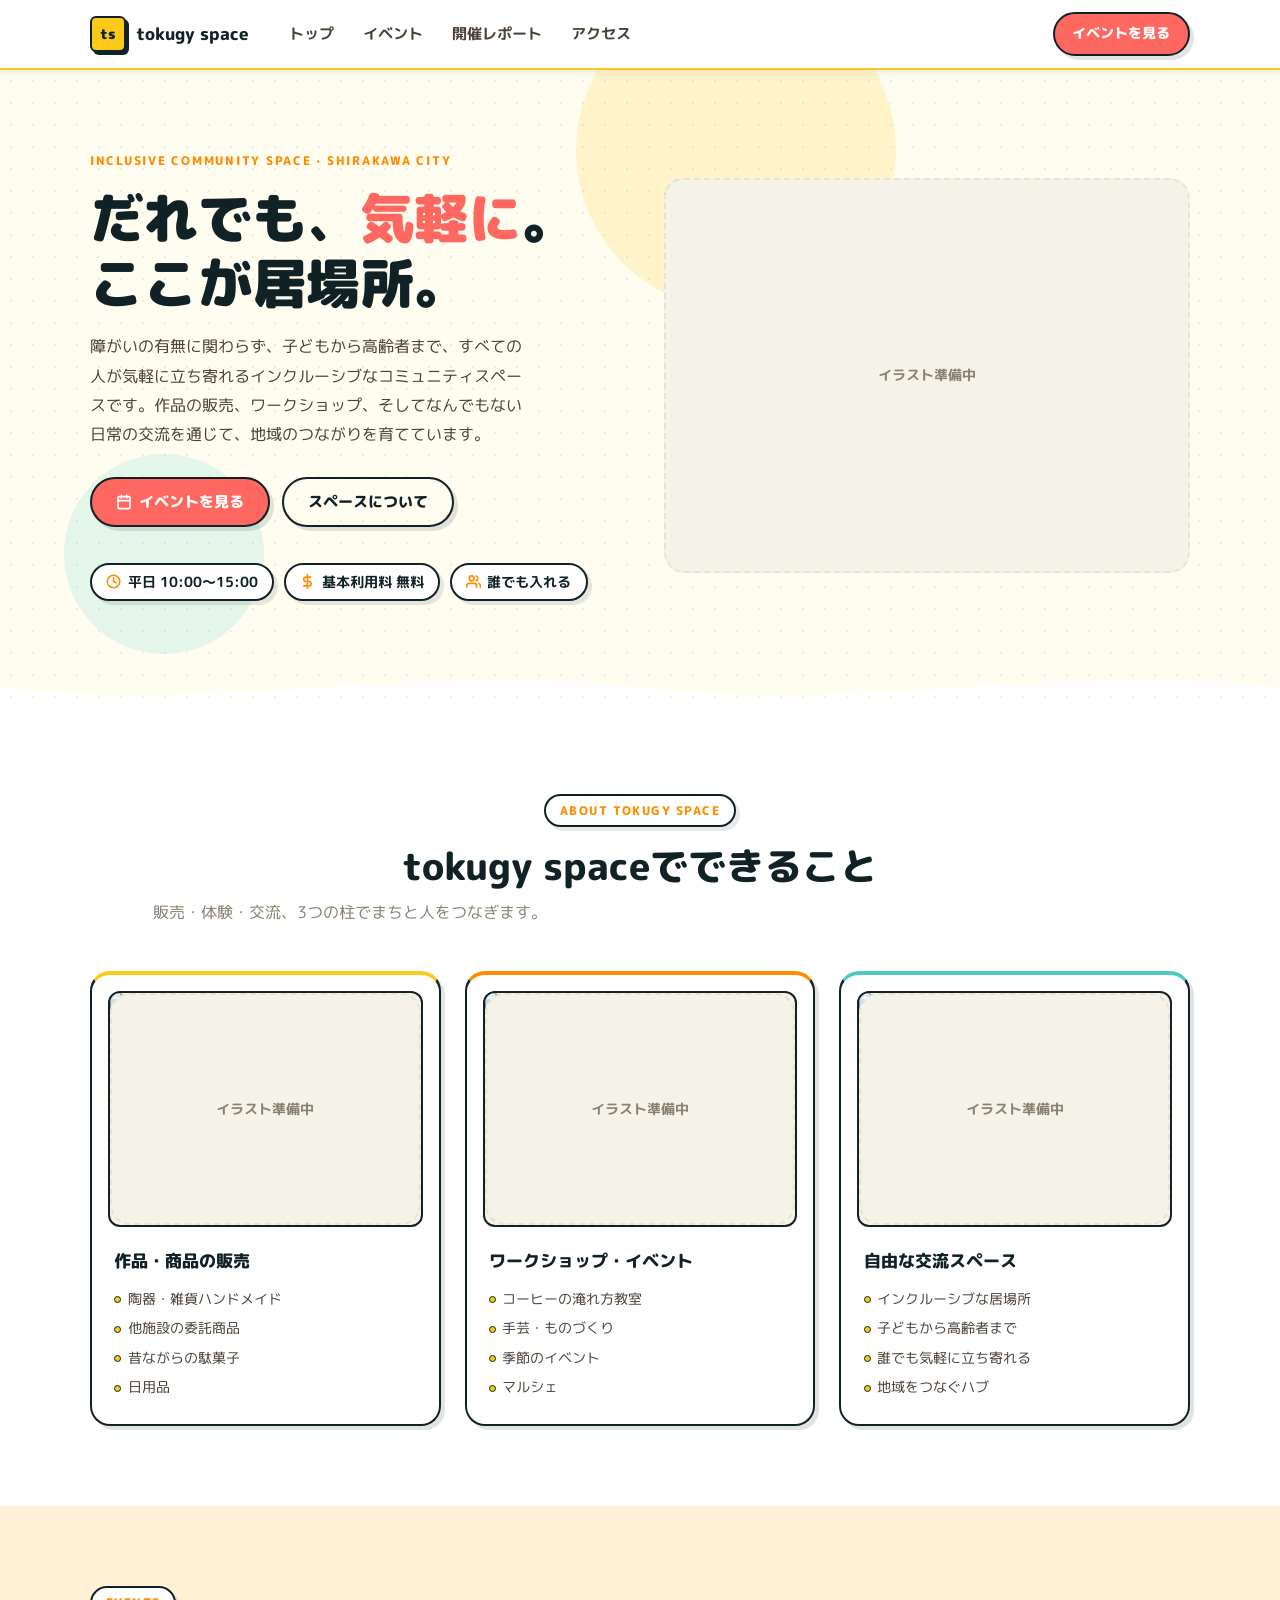
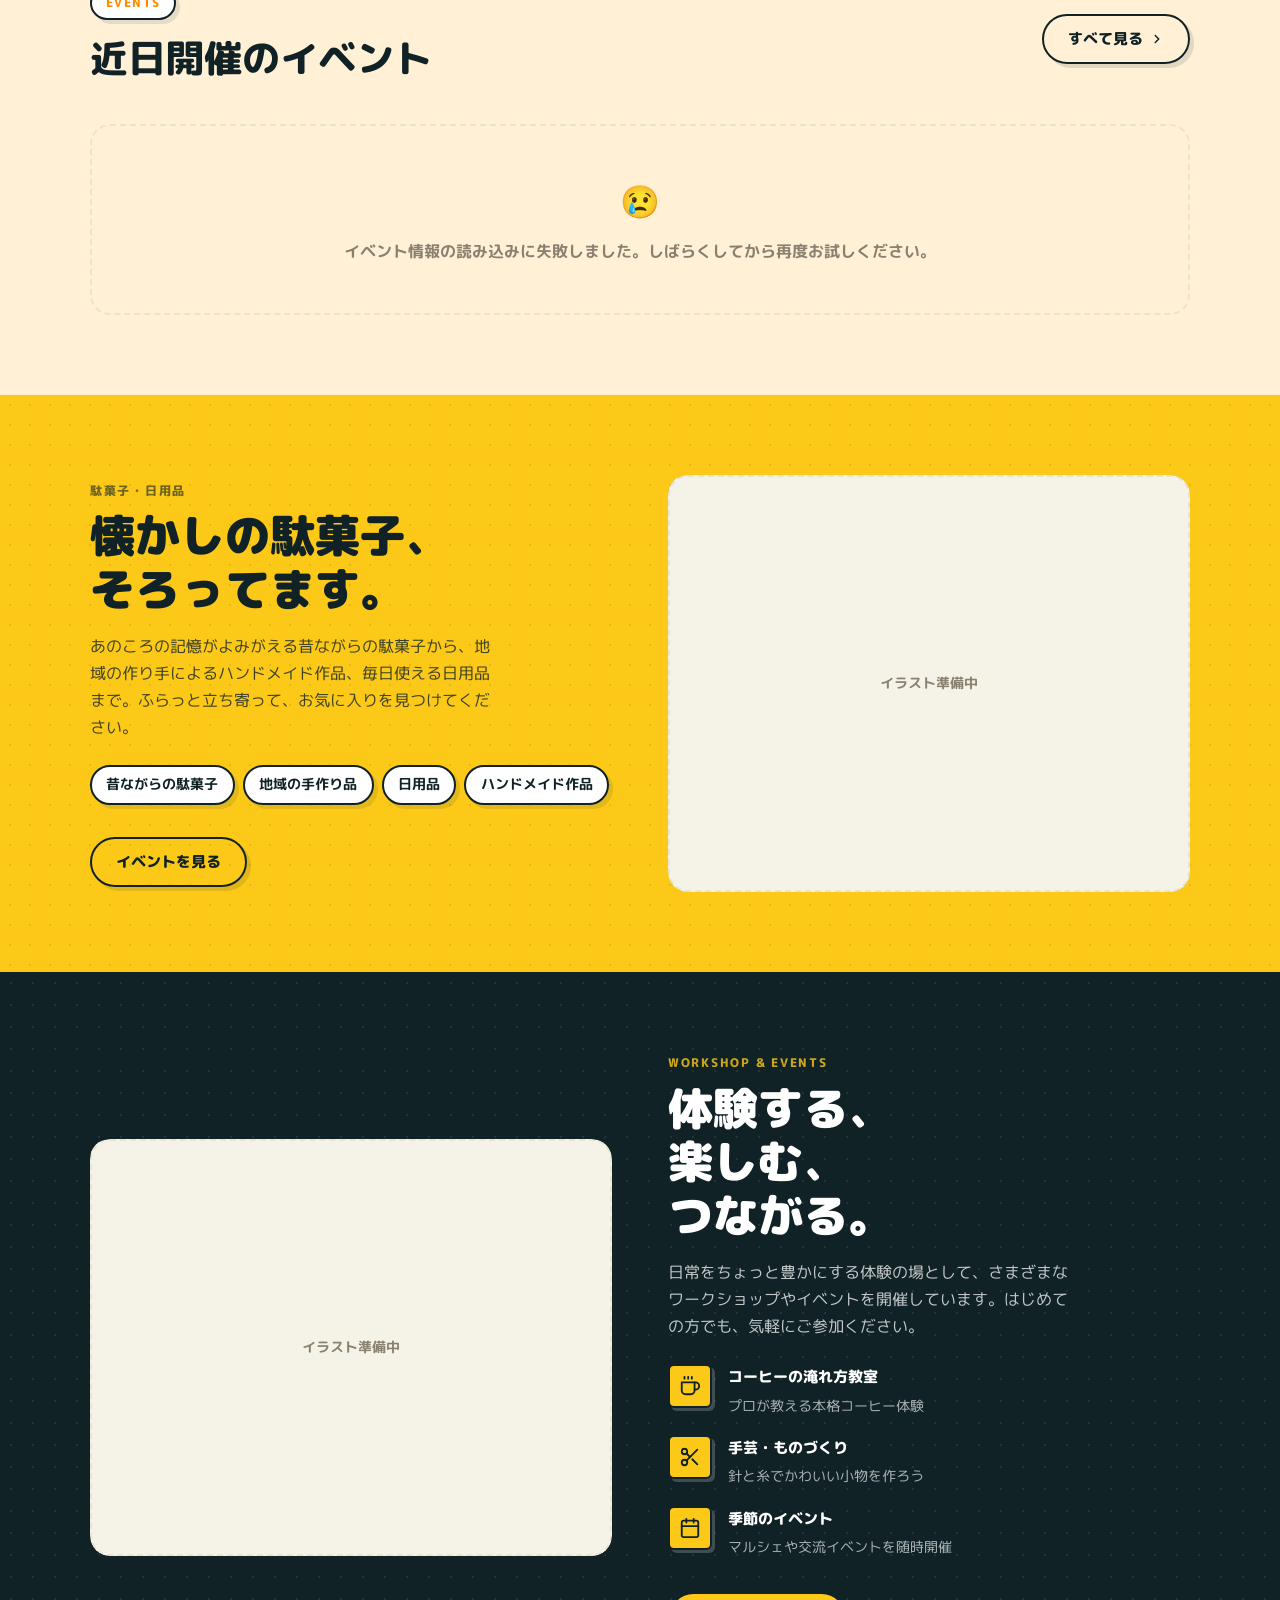
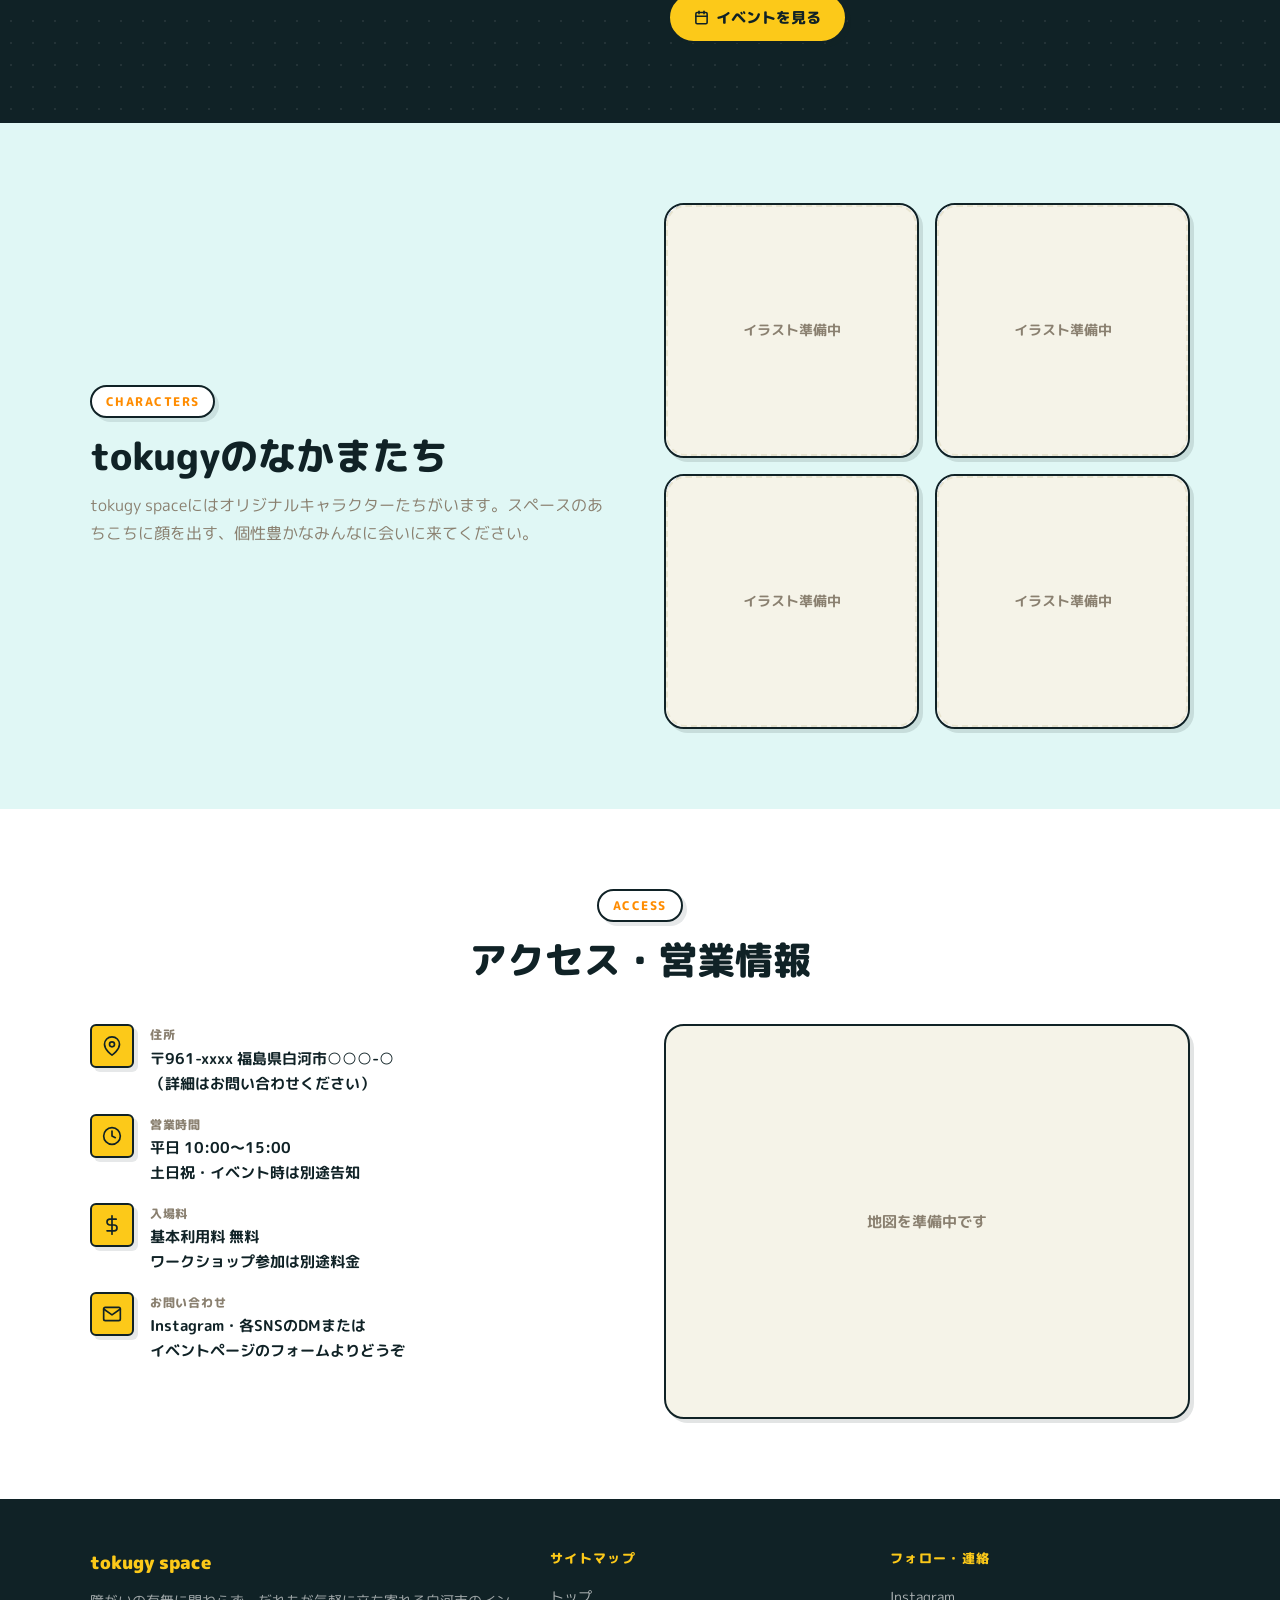
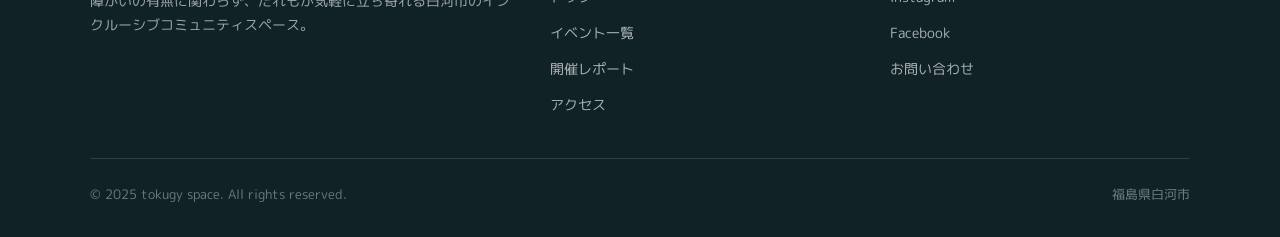
==== commit 31491bd7: "feat: ポップアートデザインへの全面リデザイン - style.css を完全刷新（ポップアート／遊び心スタイル、オフセットシャドウ、ドットパターン） - index.html を全面改修（ヒーロ" ====
--- a/index.html
+++ b/index.html
@@ -3,356 +3,647 @@
 <head>
   <meta charset="UTF-8">
   <meta name="viewport" content="width=device-width, initial-scale=1.0">
-  <title>tokugy space | 白河市の地域交流スペース</title>
-  <meta name="description" content="tokugy space は、障がいの有無に関わらず誰もが気軽に立ち寄れる白河市の地域交流スペースです。ハンドメイド作品の販売・ワークショップ・交流イベントを開催しています。">
-  <meta property="og:title" content="tokugy space | 白河市の地域交流スペース">
-  <meta property="og:description" content="誰でも立ち寄れる、地域の交流ハブ。">
-  <meta property="og:type" content="website">
+  <title>tokugy space | だれでも、気軽に。白河市のインクルーシブコミュニティスペース</title>
+  <meta name="description" content="tokugy spaceは福島県白河市にある、障がいの有無に関わらず子どもから高齢者まで誰でも気軽に立ち寄れるインクルーシブなコミュニティスペースです。駄菓子・日用品の販売、ワークショップ、自由な交流の場を提供しています。">
   <link rel="preconnect" href="https://fonts.googleapis.com">
   <link rel="preconnect" href="https://fonts.gstatic.com" crossorigin>
-  <link href="https://fonts.googleapis.com/css2?family=M+PLUS+Rounded+1c:wght@400;500;700;800&family=Noto+Sans+JP:wght@400;500;700&display=swap" rel="stylesheet">
+  <link href="https://fonts.googleapis.com/css2?family=M+PLUS+Rounded+1c:wght@400;700;800;900&display=swap" rel="stylesheet">
   <link rel="stylesheet" href="css/style.css">
 </head>
 <body>
 
-<!-- ==================== NAV ==================== -->
-<header class="nav" role="banner">
-  <div class="container nav__inner">
-    <a href="index.html" class="nav__logo" aria-label="tokugy space トップへ">
-      <div class="nav__logo-mark">ts</div>
-      <span class="nav__logo-text">tokugy <span>space</span></span>
-    </a>
-    <nav class="nav__links" aria-label="メインナビゲーション">
-      <a href="index.html" class="active">トップ</a>
+<!-- ══════════════════════════════════════════════════════════
+     NAV
+═══════════════════════════════════════════════════════════ -->
+<header class="nav">
+  <div class="container">
+    <div class="nav__inner">
+      <a href="index.html" class="nav__logo">
+        <span class="nav__logo-mark">ts</span>
+        tokugy space
+      </a>
+      <nav class="nav__links">
+        <a href="index.html">トップ</a>
+        <a href="events.html">イベント</a>
+        <a href="reports.html">開催レポート</a>
+        <a href="#access">アクセス</a>
+      </nav>
+      <a href="events.html" class="btn btn-primary nav__cta">イベントを見る</a>
+      <button class="nav__hamburger" id="hamburger" aria-label="メニュー" aria-expanded="false">
+        <span></span>
+        <span></span>
+        <span></span>
+      </button>
+    </div>
+    <nav class="nav__drawer" id="navDrawer">
+      <a href="index.html">トップ</a>
       <a href="events.html">イベント</a>
       <a href="reports.html">開催レポート</a>
       <a href="#access">アクセス</a>
-      <a href="events.html" class="nav-cta">イベントを見る</a>
+      <a href="events.html" class="btn btn-primary">イベントを見る</a>
     </nav>
-    <button class="nav__hamburger" id="navHamburger" aria-label="メニューを開く" aria-expanded="false" aria-controls="navDrawer">
-      <span></span><span></span><span></span>
-    </button>
   </div>
 </header>
 
-<!-- Mobile drawer -->
-<nav class="nav__drawer" id="navDrawer" aria-label="モバイルナビゲーション">
-  <a href="index.html" class="active">トップ</a>
-  <a href="events.html">イベント・ワークショップ</a>
-  <a href="#about">スペースについて</a>
-  <a href="#access">アクセス</a>
-  <a href="https://tokugy.com/" target="_blank" rel="noopener">tokugy 本体サイト</a>
-  <a href="events.html" class="nav-cta">イベントを見る</a>
-</nav>
-
-<!-- ==================== HERO ==================== -->
-<section class="hero" aria-labelledby="hero-heading">
-  <div class="container hero__inner">
-    <div class="hero__content">
-      <div class="hero__eyebrow">
-        <svg xmlns="http://www.w3.org/2000/svg" width="14" height="14" viewBox="0 0 24 24" fill="none" stroke="currentColor" stroke-width="2.5" stroke-linecap="round" stroke-linejoin="round"><path d="M3 9l9-7 9 7v11a2 2 0 0 1-2 2H5a2 2 0 0 1-2-2z"/><polyline points="9 22 9 12 15 12 15 22"/></svg>
-        白河市中心市街地の交流スペース
-      </div>
-      <h1 class="hero__title" id="hero-heading">
-        だれでも、<br>
-        <em>気軽に</em>。<br>
-        ここが居場所。
-      </h1>
-      <p class="hero__desc">
-        障がいの有無に関わらず、子どもから高齢者まで。<br>
-        tokugy space は、地域のみんなが自然に混ざり合える、<br>
-        白河市の新しい交流ハブです。
-      </p>
-      <div class="hero__actions">
-        <a href="events.html" class="btn btn-primary">
-          <svg xmlns="http://www.w3.org/2000/svg" width="16" height="16" viewBox="0 0 24 24" fill="none" stroke="currentColor" stroke-width="2" stroke-linecap="round" stroke-linejoin="round"><rect x="3" y="4" width="18" height="18" rx="2" ry="2"/><line x1="16" y1="2" x2="16" y2="6"/><line x1="8" y1="2" x2="8" y2="6"/><line x1="3" y1="10" x2="21" y2="10"/></svg>
+<!-- ══════════════════════════════════════════════════════════
+     HERO
+═══════════════════════════════════════════════════════════ -->
+<section class="hero">
+  <div class="hero__circle-1"></div>
+  <div class="hero__circle-2"></div>
+  <div class="container">
+    <div class="hero__grid">
+
+      <!-- Left: Text -->
+      <div class="hero__text fade-in">
+        <p class="hero__eyebrow">Inclusive Community Space · Shirakawa City</p>
+        <h1 class="hero__title">
+          だれでも、<span class="accent">気軽に</span>。<br>ここが居場所。
+        </h1>
+        <p class="hero__desc">
+          障がいの有無に関わらず、子どもから高齢者まで、すべての人が気軽に立ち寄れるインクルーシブなコミュニティスペースです。作品の販売、ワークショップ、そしてなんでもない日常の交流を通じて、地域のつながりを育てています。
+        </p>
+        <div class="hero__ctas">
+          <a href="events.html" class="btn btn-primary">
+            <svg width="16" height="16" viewBox="0 0 24 24" fill="none" stroke="currentColor" stroke-width="2.5" stroke-linecap="round" stroke-linejoin="round" aria-hidden="true"><rect x="3" y="4" width="18" height="18" rx="2"/><line x1="16" y1="2" x2="16" y2="6"/><line x1="8" y1="2" x2="8" y2="6"/><line x1="3" y1="10" x2="21" y2="10"/></svg>
+            イベントを見る
+          </a>
+          <a href="#features" class="btn btn-outline">スペースについて</a>
+        </div>
+        <div class="hero__stats">
+          <span class="hero__stat">
+            <svg width="15" height="15" viewBox="0 0 24 24" fill="none" stroke="currentColor" stroke-width="2.5" stroke-linecap="round" stroke-linejoin="round" aria-hidden="true"><circle cx="12" cy="12" r="10"/><polyline points="12 6 12 12 16 14"/></svg>
+            平日 10:00〜15:00
+          </span>
+          <span class="hero__stat">
+            <svg width="15" height="15" viewBox="0 0 24 24" fill="none" stroke="currentColor" stroke-width="2.5" stroke-linecap="round" stroke-linejoin="round" aria-hidden="true"><line x1="12" y1="1" x2="12" y2="23"/><path d="M17 5H9.5a3.5 3.5 0 0 0 0 7h5a3.5 3.5 0 0 1 0 7H6"/></svg>
+            基本利用料 無料
+          </span>
+          <span class="hero__stat">
+            <svg width="15" height="15" viewBox="0 0 24 24" fill="none" stroke="currentColor" stroke-width="2.5" stroke-linecap="round" stroke-linejoin="round" aria-hidden="true"><path d="M17 21v-2a4 4 0 0 0-4-4H5a4 4 0 0 0-4 4v2"/><circle cx="9" cy="7" r="4"/><path d="M23 21v-2a4 4 0 0 0-3-3.87"/><path d="M16 3.13a4 4 0 0 1 0 7.75"/></svg>
+            誰でも入れる
+          </span>
+        </div>
+      </div>
+
+      <!-- Right: Illustration -->
+      <div class="hero__illust illust-slot fade-in" style="transition-delay:.15s">
+        <img
+          src="images/hero-illust.png"
+          alt="みんなが集まるtokugy spaceのイラスト"
+          width="600"
+          height="450"
+          onerror="this.closest('.illust-slot').classList.add('is-placeholder')"
+        >
+      </div>
+
+    </div><!-- /.hero__grid -->
+  </div><!-- /.container -->
+
+  <!-- Wave divider -->
+  <div class="hero__wave">
+    <svg viewBox="0 0 1440 60" preserveAspectRatio="none" xmlns="http://www.w3.org/2000/svg" aria-hidden="true">
+      <path d="M0,30 C240,60 480,0 720,30 C960,60 1200,0 1440,30 L1440,60 L0,60 Z" fill="#FFFFFF"/>
+    </svg>
+  </div>
+</section>
+
+<!-- ══════════════════════════════════════════════════════════
+     FEATURES
+═══════════════════════════════════════════════════════════ -->
+<section class="features section" id="features">
+  <div class="container">
+
+    <div class="features__header fade-in">
+      <span class="section-label">About tokugy space</span>
+      <h2 class="section-title">tokugy spaceでできること</h2>
+      <p class="section-sub">販売・体験・交流、3つの柱でまちと人をつなぎます。</p>
+    </div>
+
+    <div class="features__grid">
+
+      <!-- Card 1: 物販 -->
+      <article class="feature-card feature-card--yellow fade-in">
+        <div class="feature-card__illust illust-slot">
+          <img
+            src="images/feature-shop.png"
+            alt="作品・商品の販売イラスト"
+            width="400"
+            height="300"
+            onerror="this.closest('.illust-slot').classList.add('is-placeholder')"
+          >
+        </div>
+        <div class="feature-card__body">
+          <h3 class="feature-card__title">作品・商品の販売</h3>
+          <ul class="feature-card__list">
+            <li>陶器・雑貨ハンドメイド</li>
+            <li>他施設の委託商品</li>
+            <li>昔ながらの駄菓子</li>
+            <li>日用品</li>
+          </ul>
+        </div>
+      </article>
+
+      <!-- Card 2: ワークショップ -->
+      <article class="feature-card feature-card--orange fade-in" style="transition-delay:.1s">
+        <div class="feature-card__illust illust-slot">
+          <img
+            src="images/feature-workshop.png"
+            alt="ワークショップ・イベントイラスト"
+            width="400"
+            height="300"
+            onerror="this.closest('.illust-slot').classList.add('is-placeholder')"
+          >
+        </div>
+        <div class="feature-card__body">
+          <h3 class="feature-card__title">ワークショップ・イベント</h3>
+          <ul class="feature-card__list">
+            <li>コーヒーの淹れ方教室</li>
+            <li>手芸・ものづくり</li>
+            <li>季節のイベント</li>
+            <li>マルシェ</li>
+          </ul>
+        </div>
+      </article>
+
+      <!-- Card 3: 交流スペース -->
+      <article class="feature-card feature-card--teal fade-in" style="transition-delay:.2s">
+        <div class="feature-card__illust illust-slot">
+          <img
+            src="images/feature-space.png"
+            alt="自由な交流スペースイラスト"
+            width="400"
+            height="300"
+            onerror="this.closest('.illust-slot').classList.add('is-placeholder')"
+          >
+        </div>
+        <div class="feature-card__body">
+          <h3 class="feature-card__title">自由な交流スペース</h3>
+          <ul class="feature-card__list">
+            <li>インクルーシブな居場所</li>
+            <li>子どもから高齢者まで</li>
+            <li>誰でも気軽に立ち寄れる</li>
+            <li>地域をつなぐハブ</li>
+          </ul>
+        </div>
+      </article>
+
+    </div><!-- /.features__grid -->
+  </div><!-- /.container -->
+</section>
+
+<!-- ══════════════════════════════════════════════════════════
+     EVENTS PREVIEW
+═══════════════════════════════════════════════════════════ -->
+<section class="events-preview section" id="events">
+  <div class="container">
+
+    <div class="events-preview__header fade-in">
+      <div>
+        <span class="section-label">Events</span>
+        <h2 class="section-title">近日開催のイベント</h2>
+      </div>
+      <a href="events.html" class="btn btn-outline">
+        すべて見る
+        <svg width="14" height="14" viewBox="0 0 24 24" fill="none" stroke="currentColor" stroke-width="2.5" stroke-linecap="round" stroke-linejoin="round" aria-hidden="true"><polyline points="9 18 15 12 9 6"/></svg>
+      </a>
+    </div>
+
+    <div class="events-grid" id="previewGrid">
+      <div class="state-loading">イベント情報を読み込み中…</div>
+    </div>
+
+  </div><!-- /.container -->
+</section>
+
+<!-- ══════════════════════════════════════════════════════════
+     DAGASHI SECTION
+═══════════════════════════════════════════════════════════ -->
+<section class="dagashi section" id="dagashi">
+  <div class="container">
+    <div class="dagashi__grid">
+
+      <!-- Left: Text -->
+      <div class="fade-in">
+        <p class="dagashi__label">駄菓子・日用品</p>
+        <h2 class="dagashi__title">懐かしの駄菓子、&#10;そろってます。</h2>
+        <p class="dagashi__desc">
+          あのころの記憶がよみがえる昔ながらの駄菓子から、地域の作り手によるハンドメイド作品、毎日使える日用品まで。ふらっと立ち寄って、お気に入りを見つけてください。
+        </p>
+        <div class="dagashi__pills">
+          <span class="dagashi__pill">昔ながらの駄菓子</span>
+          <span class="dagashi__pill">地域の手作り品</span>
+          <span class="dagashi__pill">日用品</span>
+          <span class="dagashi__pill">ハンドメイド作品</span>
+        </div>
+        <a href="events.html" class="btn btn-outline">イベントを見る</a>
+      </div>
+
+      <!-- Right: Illustration -->
+      <div class="dagashi__illust illust-slot fade-in" style="transition-delay:.15s">
+        <img
+          src="images/dagashi-illust.png"
+          alt="駄菓子のイラスト"
+          width="500"
+          height="400"
+          onerror="this.closest('.illust-slot').classList.add('is-placeholder')"
+        >
+      </div>
+
+    </div><!-- /.dagashi__grid -->
+  </div><!-- /.container -->
+</section>
+
+<!-- ══════════════════════════════════════════════════════════
+     WORKSHOP SECTION
+═══════════════════════════════════════════════════════════ -->
+<section class="workshop section" id="workshop">
+  <div class="container">
+    <div class="workshop__grid">
+
+      <!-- Left: Illustration -->
+      <div class="workshop__illust illust-slot fade-in">
+        <img
+          src="images/workshop-illust.png"
+          alt="ワークショップのイラスト"
+          width="500"
+          height="400"
+          onerror="this.closest('.illust-slot').classList.add('is-placeholder')"
+        >
+      </div>
+
+      <!-- Right: Text -->
+      <div class="fade-in" style="transition-delay:.15s">
+        <p class="workshop__label">Workshop &amp; Events</p>
+        <h2 class="workshop__title">体験する、&#10;楽しむ、&#10;つながる。</h2>
+        <p class="workshop__desc">
+          日常をちょっと豊かにする体験の場として、さまざまなワークショップやイベントを開催しています。はじめての方でも、気軽にご参加ください。
+        </p>
+
+        <ul class="workshop__list">
+          <li class="workshop__item">
+            <div class="workshop__icon-box" aria-hidden="true">
+              <!-- Coffee cup icon -->
+              <svg width="22" height="22" viewBox="0 0 24 24" fill="none" stroke="currentColor" stroke-width="2" stroke-linecap="round" stroke-linejoin="round"><path d="M17 8h1a4 4 0 1 1 0 8h-1"/><path d="M3 8h14v9a4 4 0 0 1-4 4H7a4 4 0 0 1-4-4Z"/><line x1="6" y1="2" x2="6" y2="4"/><line x1="10" y1="2" x2="10" y2="4"/><line x1="14" y1="2" x2="14" y2="4"/></svg>
+            </div>
+            <div class="workshop__item-text">
+              <strong>コーヒーの淹れ方教室</strong>
+              <span>プロが教える本格コーヒー体験</span>
+            </div>
+          </li>
+          <li class="workshop__item">
+            <div class="workshop__icon-box" aria-hidden="true">
+              <!-- Scissors / craft icon -->
+              <svg width="22" height="22" viewBox="0 0 24 24" fill="none" stroke="currentColor" stroke-width="2" stroke-linecap="round" stroke-linejoin="round"><circle cx="6" cy="6" r="3"/><circle cx="6" cy="18" r="3"/><line x1="20" y1="4" x2="8.12" y2="15.88"/><line x1="14.47" y1="14.48" x2="20" y2="20"/><line x1="8.12" y1="8.12" x2="12" y2="12"/></svg>
+            </div>
+            <div class="workshop__item-text">
+              <strong>手芸・ものづくり</strong>
+              <span>針と糸でかわいい小物を作ろう</span>
+            </div>
+          </li>
+          <li class="workshop__item">
+            <div class="workshop__icon-box" aria-hidden="true">
+              <!-- Calendar / event icon -->
+              <svg width="22" height="22" viewBox="0 0 24 24" fill="none" stroke="currentColor" stroke-width="2" stroke-linecap="round" stroke-linejoin="round"><rect x="3" y="4" width="18" height="18" rx="2"/><line x1="16" y1="2" x2="16" y2="6"/><line x1="8" y1="2" x2="8" y2="6"/><line x1="3" y1="10" x2="21" y2="10"/></svg>
+            </div>
+            <div class="workshop__item-text">
+              <strong>季節のイベント</strong>
+              <span>マルシェや交流イベントを随時開催</span>
+            </div>
+          </li>
+        </ul>
+
+        <a href="events.html" class="btn btn-yellow">
+          <svg width="15" height="15" viewBox="0 0 24 24" fill="none" stroke="currentColor" stroke-width="2.5" stroke-linecap="round" stroke-linejoin="round" aria-hidden="true"><rect x="3" y="4" width="18" height="18" rx="2"/><line x1="16" y1="2" x2="16" y2="6"/><line x1="8" y1="2" x2="8" y2="6"/><line x1="3" y1="10" x2="21" y2="10"/></svg>
           イベントを見る
         </a>
-        <a href="#about" class="btn btn-outline">
-          スペースについて
-        </a>
-      </div>
+      </div>
+
+    </div><!-- /.workshop__grid -->
+  </div><!-- /.container -->
+</section>
+
+<!-- ══════════════════════════════════════════════════════════
+     CHARACTER SECTION
+═══════════════════════════════════════════════════════════ -->
+<section class="characters section" id="characters">
+  <div class="container">
+    <div class="characters__grid">
+
+      <!-- Left: Text -->
+      <div class="characters__text fade-in">
+        <span class="section-label">Characters</span>
+        <h2 class="section-title">tokugyのなかまたち</h2>
+        <p class="section-sub">
+          tokugy spaceにはオリジナルキャラクターたちがいます。スペースのあちこちに顔を出す、個性豊かなみんなに会いに来てください。
+        </p>
+      </div>
+
+      <!-- Right: 2x2 character grid -->
+      <div class="characters__chara-grid fade-in" style="transition-delay:.15s">
+        <div class="characters__chara illust-slot">
+          <img
+            src="images/chara-1.png"
+            alt="tokugyキャラクター1"
+            width="300"
+            height="300"
+            onerror="this.closest('.illust-slot').classList.add('is-placeholder')"
+          >
+        </div>
+        <div class="characters__chara illust-slot">
+          <img
+            src="images/chara-2.png"
+            alt="tokugyキャラクター2"
+            width="300"
+            height="300"
+            onerror="this.closest('.illust-slot').classList.add('is-placeholder')"
+          >
+        </div>
+        <div class="characters__chara illust-slot">
+          <img
+            src="images/chara-3.png"
+            alt="tokugyキャラクター3"
+            width="300"
+            height="300"
+            onerror="this.closest('.illust-slot').classList.add('is-placeholder')"
+          >
+        </div>
+        <div class="characters__chara illust-slot">
+          <img
+            src="images/chara-4.png"
+            alt="tokugyキャラクター4"
+            width="300"
+            height="300"
+            onerror="this.closest('.illust-slot').classList.add('is-placeholder')"
+          >
+        </div>
+      </div>
+
+    </div><!-- /.characters__grid -->
+  </div><!-- /.container -->
+</section>
+
+<!-- ══════════════════════════════════════════════════════════
+     ACCESS SECTION
+═══════════════════════════════════════════════════════════ -->
+<section class="access section" id="access">
+  <div class="container">
+
+    <div class="access__header fade-in">
+      <span class="section-label">Access</span>
+      <h2 class="section-title">アクセス・営業情報</h2>
     </div>
-    <div class="hero__visual">
-      <div class="hero__image-placeholder" role="img" aria-label="tokugyオリジナルキャラクター画像（準備中）">
-        <svg xmlns="http://www.w3.org/2000/svg" width="48" height="48" viewBox="0 0 24 24" fill="none" stroke="currentColor" stroke-width="1.5" stroke-linecap="round" stroke-linejoin="round"><rect x="3" y="3" width="18" height="18" rx="2" ry="2"/><circle cx="8.5" cy="8.5" r="1.5"/><polyline points="21 15 16 10 5 21"/></svg>
-        <p>キャラクター画像<br>（準備中）</p>
-        <p style="font-size:.75rem;opacity:.5">推奨: 600×450px</p>
-      </div>
-      <div class="hero__badges">
-        <div class="hero__badge">
-          <svg xmlns="http://www.w3.org/2000/svg" width="14" height="14" viewBox="0 0 24 24" fill="none" stroke="currentColor" stroke-width="2" stroke-linecap="round" stroke-linejoin="round"><circle cx="12" cy="12" r="10"/><polyline points="12 6 12 12 16 14"/></svg>
-          平日 10:00〜15:00
-        </div>
-        <div class="hero__badge">
-          <svg xmlns="http://www.w3.org/2000/svg" width="14" height="14" viewBox="0 0 24 24" fill="none" stroke="currentColor" stroke-width="2" stroke-linecap="round" stroke-linejoin="round"><line x1="12" y1="1" x2="12" y2="23"/><path d="M17 5H9.5a3.5 3.5 0 0 0 0 7h5a3.5 3.5 0 0 1 0 7H6"/></svg>
-          基本利用料 無料
-        </div>
-        <div class="hero__badge">
-          <svg xmlns="http://www.w3.org/2000/svg" width="14" height="14" viewBox="0 0 24 24" fill="none" stroke="currentColor" stroke-width="2" stroke-linecap="round" stroke-linejoin="round"><path d="M17 21v-2a4 4 0 0 0-4-4H5a4 4 0 0 0-4 4v2"/><circle cx="9" cy="7" r="4"/><path d="M23 21v-2a4 4 0 0 0-3-3.87"/><path d="M16 3.13a4 4 0 0 1 0 7.75"/></svg>
-          誰でも入れる
-        </div>
-      </div>
-    </div>
-  </div>
-
-  <!-- Wave divider -->
-  <svg class="hero__wave" xmlns="http://www.w3.org/2000/svg" viewBox="0 0 1440 64" preserveAspectRatio="none" aria-hidden="true">
-    <path d="M0,32 C360,64 1080,0 1440,32 L1440,64 L0,64 Z" fill="#ffffff"/>
-  </svg>
+
+    <div class="access__grid">
+
+      <!-- Left: Info -->
+      <div class="access__info fade-in">
+
+        <div class="access__item">
+          <div class="access__icon-box" aria-hidden="true">
+            <!-- Map pin -->
+            <svg width="20" height="20" viewBox="0 0 24 24" fill="none" stroke="currentColor" stroke-width="2" stroke-linecap="round" stroke-linejoin="round"><path d="M21 10c0 7-9 13-9 13s-9-6-9-13a9 9 0 0 1 18 0z"/><circle cx="12" cy="10" r="3"/></svg>
+          </div>
+          <div>
+            <p class="access__item-label">住所</p>
+            <p class="access__item-value">〒961-xxxx 福島県白河市○○○-○<br>（詳細はお問い合わせください）</p>
+          </div>
+        </div>
+
+        <div class="access__item">
+          <div class="access__icon-box" aria-hidden="true">
+            <!-- Clock -->
+            <svg width="20" height="20" viewBox="0 0 24 24" fill="none" stroke="currentColor" stroke-width="2" stroke-linecap="round" stroke-linejoin="round"><circle cx="12" cy="12" r="10"/><polyline points="12 6 12 12 16 14"/></svg>
+          </div>
+          <div>
+            <p class="access__item-label">営業時間</p>
+            <p class="access__item-value">平日 10:00〜15:00<br>土日祝・イベント時は別途告知</p>
+          </div>
+        </div>
+
+        <div class="access__item">
+          <div class="access__icon-box" aria-hidden="true">
+            <!-- Ticket / price -->
+            <svg width="20" height="20" viewBox="0 0 24 24" fill="none" stroke="currentColor" stroke-width="2" stroke-linecap="round" stroke-linejoin="round"><line x1="12" y1="1" x2="12" y2="23"/><path d="M17 5H9.5a3.5 3.5 0 0 0 0 7h5a3.5 3.5 0 0 1 0 7H6"/></svg>
+          </div>
+          <div>
+            <p class="access__item-label">入場料</p>
+            <p class="access__item-value">基本利用料 無料<br>ワークショップ参加は別途料金</p>
+          </div>
+        </div>
+
+        <div class="access__item">
+          <div class="access__icon-box" aria-hidden="true">
+            <!-- Mail -->
+            <svg width="20" height="20" viewBox="0 0 24 24" fill="none" stroke="currentColor" stroke-width="2" stroke-linecap="round" stroke-linejoin="round"><path d="M4 4h16c1.1 0 2 .9 2 2v12c0 1.1-.9 2-2 2H4c-1.1 0-2-.9-2-2V6c0-1.1.9-2 2-2z"/><polyline points="22,6 12,13 2,6"/></svg>
+          </div>
+          <div>
+            <p class="access__item-label">お問い合わせ</p>
+            <p class="access__item-value">Instagram・各SNSのDMまたは<br>イベントページのフォームよりどうぞ</p>
+          </div>
+        </div>
+
+      </div><!-- /.access__info -->
+
+      <!-- Right: Map -->
+      <div class="access__map fade-in" style="transition-delay:.15s">
+        <span>地図を準備中です</span>
+      </div>
+
+    </div><!-- /.access__grid -->
+  </div><!-- /.container -->
 </section>
 
-<!-- ==================== ABOUT ==================== -->
-<section class="section features" id="about" aria-labelledby="about-heading">
-  <div class="container">
-    <div class="fade-in" style="text-align:center;margin-bottom:1rem">
-      <span class="section-label">About tokugy space</span>
-    </div>
-    <h2 class="section-title fade-in" id="about-heading" style="text-align:center;margin-inline:auto;margin-bottom:.75rem">
-      tokugy space でできること
-    </h2>
-    <p class="section-sub fade-in" style="text-align:center;margin-inline:auto;margin-bottom:0">
-      作品を買う、体験する、ただ立ち寄る——どんな目的でもOK。<br>
-      ここは白河市中心商店街の、みんなの居場所です。
-    </p>
-    <div class="features__grid" style="margin-top:3rem">
-
-      <div class="feature-card fade-in">
-        <div class="feature-card__icon feature-card__icon--yellow">
-          <svg xmlns="http://www.w3.org/2000/svg" width="24" height="24" viewBox="0 0 24 24" fill="none" stroke="currentColor" stroke-width="2" stroke-linecap="round" stroke-linejoin="round"><path d="M6 2L3 6v14a2 2 0 0 0 2 2h14a2 2 0 0 0 2-2V6l-3-4z"/><line x1="3" y1="6" x2="21" y2="6"/><path d="M16 10a4 4 0 0 1-8 0"/></svg>
-        </div>
-        <h3 class="feature-card__title">作品・商品の販売</h3>
-        <p class="feature-card__desc">就労支援施設で丁寧に作られたハンドメイド作品と、地域ならではの商品が揃っています。</p>
-        <ul class="feature-card__list">
-          <li>陶器・雑貨などのハンドメイド作品</li>
-          <li>地域の就労施設の委託商品</li>
-          <li>昔ながらの駄菓子</li>
-          <li>日用品</li>
-        </ul>
-      </div>
-
-      <div class="feature-card fade-in" style="transition-delay:.1s">
-        <div class="feature-card__icon feature-card__icon--orange">
-          <svg xmlns="http://www.w3.org/2000/svg" width="24" height="24" viewBox="0 0 24 24" fill="none" stroke="currentColor" stroke-width="2" stroke-linecap="round" stroke-linejoin="round"><polygon points="12 2 15.09 8.26 22 9.27 17 14.14 18.18 21.02 12 17.77 5.82 21.02 7 14.14 2 9.27 8.91 8.26 12 2"/></svg>
-        </div>
-        <h3 class="feature-card__title">ワークショップ・イベント</h3>
-        <p class="feature-card__desc">コーヒーの淹れ方や手芸など、体験型コンテンツを定期開催。初心者でも気軽に参加できます。</p>
-        <ul class="feature-card__list">
-          <li>コーヒーの淹れ方教室</li>
-          <li>手芸・ものづくりワークショップ</li>
-          <li>季節のイベント・マルシェ</li>
-          <li>子ども向け体験イベント</li>
-        </ul>
-      </div>
-
-      <div class="feature-card fade-in" style="transition-delay:.2s">
-        <div class="feature-card__icon feature-card__icon--green">
-          <svg xmlns="http://www.w3.org/2000/svg" width="24" height="24" viewBox="0 0 24 24" fill="none" stroke="currentColor" stroke-width="2" stroke-linecap="round" stroke-linejoin="round"><path d="M20.84 4.61a5.5 5.5 0 0 0-7.78 0L12 5.67l-1.06-1.06a5.5 5.5 0 0 0-7.78 7.78l1.06 1.06L12 21.23l7.78-7.78 1.06-1.06a5.5 5.5 0 0 0 0-7.78z"/></svg>
-        </div>
-        <h3 class="feature-card__title">自由な交流スペース</h3>
-        <p class="feature-card__desc">入場料なし、予約不要。散歩のついでに立ち寄って、気が向いたら誰かとお話ししてみてください。</p>
-        <ul class="feature-card__list">
-          <li>インクルーシブな居場所</li>
-          <li>子どもから高齢者まで歓迎</li>
-          <li>商店街の賑わい拠点</li>
-          <li>地域をつなぐハブ機能</li>
-        </ul>
-      </div>
-
-    </div>
-  </div>
-</section>
-
-<!-- ==================== EVENTS PREVIEW ==================== -->
-<section class="section events-preview" aria-labelledby="events-heading">
-  <div class="container">
-    <div class="events-preview__header fade-in">
+<!-- ══════════════════════════════════════════════════════════
+     FOOTER
+═══════════════════════════════════════════════════════════ -->
+<footer class="footer">
+  <div class="container">
+    <div class="footer__grid">
+
+      <!-- Brand -->
       <div>
-        <span class="section-label">Events &amp; Workshops</span>
-        <h2 class="section-title" id="events-heading">近日開催のイベント</h2>
-      </div>
-      <a href="events.html" class="btn btn-outline" style="flex-shrink:0">
-        すべて見る
-        <svg xmlns="http://www.w3.org/2000/svg" width="14" height="14" viewBox="0 0 24 24" fill="none" stroke="currentColor" stroke-width="2.5" stroke-linecap="round" stroke-linejoin="round"><line x1="5" y1="12" x2="19" y2="12"/><polyline points="12 5 19 12 12 19"/></svg>
-      </a>
-    </div>
-    <div class="events-grid" id="previewGrid">
-      <!-- JS で挿入 -->
-      <div class="events-loading">
-        <svg xmlns="http://www.w3.org/2000/svg" width="32" height="32" viewBox="0 0 24 24" fill="none" stroke="currentColor" stroke-width="2" stroke-linecap="round" stroke-linejoin="round"><line x1="12" y1="2" x2="12" y2="6"/><line x1="12" y1="18" x2="12" y2="22"/><line x1="4.93" y1="4.93" x2="7.76" y2="7.76"/><line x1="16.24" y1="16.24" x2="19.07" y2="19.07"/><line x1="2" y1="12" x2="6" y2="12"/><line x1="18" y1="12" x2="22" y2="12"/><line x1="4.93" y1="19.07" x2="7.76" y2="16.24"/><line x1="16.24" y1="7.76" x2="19.07" y2="4.93"/></svg>
-        <p>イベント情報を読み込み中...</p>
-      </div>
-    </div>
-  </div>
-</section>
-
-<!-- Wave divider -->
-<svg xmlns="http://www.w3.org/2000/svg" viewBox="0 0 1440 40" preserveAspectRatio="none" aria-hidden="true" style="display:block;margin-top:-2px">
-  <path d="M0,20 C480,40 960,0 1440,20 L1440,40 L0,40 Z" fill="#ffffff"/>
-</svg>
-
-<!-- ==================== CHARACTER ==================== -->
-<section class="section" style="background:#fff;padding-block:4rem" aria-label="キャラクター紹介">
-  <div class="container">
-    <div style="display:grid;grid-template-columns:1fr 1fr;gap:3rem;align-items:center" class="fade-in">
+        <p class="footer__brand">tokugy space</p>
+        <p class="footer__tagline">
+          障がいの有無に関わらず、だれもが気軽に立ち寄れる白河市のインクルーシブコミュニティスペース。
+        </p>
+      </div>
+
+      <!-- Links -->
       <div>
-        <span class="section-label">Character</span>
-        <h2 class="section-title">tokugyの<br>なかまたち</h2>
-        <p class="section-sub">
-          tokugy のオリジナルキャラクターたちが、スペースの各所でみなさんをお出迎えします。作品制作や商品づくりを通じて生まれたキャラクターたちに、ぜひ会いに来てください。
-        </p>
-      </div>
-      <div style="display:grid;grid-template-columns:1fr 1fr;gap:1rem">
-        <div class="hero__image-placeholder" style="aspect-ratio:1;border-radius:16px" role="img" aria-label="キャラクター画像1（準備中）">
-          <svg xmlns="http://www.w3.org/2000/svg" width="32" height="32" viewBox="0 0 24 24" fill="none" stroke="currentColor" stroke-width="1.5" stroke-linecap="round" stroke-linejoin="round"><rect x="3" y="3" width="18" height="18" rx="2" ry="2"/><circle cx="8.5" cy="8.5" r="1.5"/><polyline points="21 15 16 10 5 21"/></svg>
-          <p style="font-size:.75rem">キャラ① 300×300px</p>
-        </div>
-        <div class="hero__image-placeholder" style="aspect-ratio:1;border-radius:16px" role="img" aria-label="キャラクター画像2（準備中）">
-          <svg xmlns="http://www.w3.org/2000/svg" width="32" height="32" viewBox="0 0 24 24" fill="none" stroke="currentColor" stroke-width="1.5" stroke-linecap="round" stroke-linejoin="round"><rect x="3" y="3" width="18" height="18" rx="2" ry="2"/><circle cx="8.5" cy="8.5" r="1.5"/><polyline points="21 15 16 10 5 21"/></svg>
-          <p style="font-size:.75rem">キャラ② 300×300px</p>
-        </div>
-        <div class="hero__image-placeholder" style="aspect-ratio:1;border-radius:16px" role="img" aria-label="キャラクター画像3（準備中）">
-          <svg xmlns="http://www.w3.org/2000/svg" width="32" height="32" viewBox="0 0 24 24" fill="none" stroke="currentColor" stroke-width="1.5" stroke-linecap="round" stroke-linejoin="round"><rect x="3" y="3" width="18" height="18" rx="2" ry="2"/><circle cx="8.5" cy="8.5" r="1.5"/><polyline points="21 15 16 10 5 21"/></svg>
-          <p style="font-size:.75rem">キャラ③ 300×300px</p>
-        </div>
-        <div class="hero__image-placeholder" style="aspect-ratio:1;border-radius:16px" role="img" aria-label="キャラクター画像4（準備中）">
-          <svg xmlns="http://www.w3.org/2000/svg" width="32" height="32" viewBox="0 0 24 24" fill="none" stroke="currentColor" stroke-width="1.5" stroke-linecap="round" stroke-linejoin="round"><rect x="3" y="3" width="18" height="18" rx="2" ry="2"/><circle cx="8.5" cy="8.5" r="1.5"/><polyline points="21 15 16 10 5 21"/></svg>
-          <p style="font-size:.75rem">キャラ④ 300×300px</p>
-        </div>
-      </div>
-    </div>
-  </div>
-</section>
-
-<!-- ==================== ACCESS ==================== -->
-<section class="section access" id="access" aria-labelledby="access-heading">
-  <div class="container">
-    <div style="margin-bottom:3rem" class="fade-in">
-      <span class="section-label">Access</span>
-      <h2 class="section-title" id="access-heading">アクセス・営業情報</h2>
-    </div>
-    <div class="access__inner">
-      <div class="access__info fade-in">
-
-        <div class="access__item">
-          <div class="access__item-icon">
-            <svg xmlns="http://www.w3.org/2000/svg" width="20" height="20" viewBox="0 0 24 24" fill="none" stroke="currentColor" stroke-width="2" stroke-linecap="round" stroke-linejoin="round"><path d="M21 10c0 7-9 13-9 13s-9-6-9-13a9 9 0 0 1 18 0z"/><circle cx="12" cy="10" r="3"/></svg>
-          </div>
-          <div>
-            <div class="access__item-label">住所</div>
-            <div class="access__item-value">福島県白河市（中心商店街内）</div>
-            <div class="access__item-note">※詳細住所は近日公開予定</div>
-          </div>
-        </div>
-
-        <div class="access__item">
-          <div class="access__item-icon">
-            <svg xmlns="http://www.w3.org/2000/svg" width="20" height="20" viewBox="0 0 24 24" fill="none" stroke="currentColor" stroke-width="2" stroke-linecap="round" stroke-linejoin="round"><circle cx="12" cy="12" r="10"/><polyline points="12 6 12 12 16 14"/></svg>
-          </div>
-          <div>
-            <div class="access__item-label">営業時間</div>
-            <div class="access__item-value">10:00 〜 15:00</div>
-            <div class="access__item-note">平日のみ営業（土日祝休み）</div>
-          </div>
-        </div>
-
-        <div class="access__item">
-          <div class="access__item-icon">
-            <svg xmlns="http://www.w3.org/2000/svg" width="20" height="20" viewBox="0 0 24 24" fill="none" stroke="currentColor" stroke-width="2" stroke-linecap="round" stroke-linejoin="round"><line x1="12" y1="1" x2="12" y2="23"/><path d="M17 5H9.5a3.5 3.5 0 0 0 0 7h5a3.5 3.5 0 0 1 0 7H6"/></svg>
-          </div>
-          <div>
-            <div class="access__item-label">入場料</div>
-            <div class="access__item-value">無料</div>
-            <div class="access__item-note">どなたでも自由にご利用いただけます</div>
-          </div>
-        </div>
-
-        <div class="access__item">
-          <div class="access__item-icon">
-            <svg xmlns="http://www.w3.org/2000/svg" width="20" height="20" viewBox="0 0 24 24" fill="none" stroke="currentColor" stroke-width="2" stroke-linecap="round" stroke-linejoin="round"><path d="M22 16.92v3a2 2 0 0 1-2.18 2 19.79 19.79 0 0 1-8.63-3.07A19.5 19.5 0 0 1 4.69 13a19.79 19.79 0 0 1-3.07-8.67A2 2 0 0 1 3.6 2h3a2 2 0 0 1 2 1.72c.127.96.361 1.903.7 2.81a2 2 0 0 1-.45 2.11L7.91 9.91a16 16 0 0 0 6.09 6.09l1.27-.83a2 2 0 0 1 2.11-.45 12.84 12.84 0 0 0 2.81.7A2 2 0 0 1 22 16.92z"/></svg>
-          </div>
-          <div>
-            <div class="access__item-label">お問い合わせ</div>
-            <div class="access__item-value">tokugy（母体事業所）へ</div>
-            <div class="access__item-note"><a href="https://tokugy.com/" target="_blank" rel="noopener" style="color:var(--orange)">tokugy.com</a> よりお気軽にどうぞ</div>
-          </div>
-        </div>
-
-      </div>
-
-      <div class="access__map fade-in" role="img" aria-label="地図（住所確定後に設置予定）">
-        <svg xmlns="http://www.w3.org/2000/svg" width="40" height="40" viewBox="0 0 24 24" fill="none" stroke="currentColor" stroke-width="1.5" stroke-linecap="round" stroke-linejoin="round"><polygon points="3 11 22 2 13 21 11 13 3 11"/></svg>
-        <p style="font-weight:600;color:var(--gray-600)">Googleマップ埋め込み予定</p>
-        <p style="font-size:.8rem">住所確定後に設置します</p>
-      </div>
-    </div>
-  </div>
-</section>
-
-<!-- ==================== FOOTER ==================== -->
-<footer class="footer" role="contentinfo">
-  <div class="container">
-    <div class="footer__inner">
-      <div>
-        <div class="footer__brand-name">tokugy space</div>
-        <p class="footer__brand-desc">
-          障がいの有無に関わらず、誰もが気軽に立ち寄れる白河市の地域交流スペース。ハンドメイド作品の販売・ワークショップ・地域イベントを開催しています。
-        </p>
-      </div>
-      <div>
-        <div class="footer__col-title">メニュー</div>
+        <p class="footer__col-title">サイトマップ</p>
         <ul class="footer__links">
           <li><a href="index.html">トップ</a></li>
-          <li><a href="events.html">イベント・ワークショップ</a></li>
-          <li><a href="#about">スペースについて</a></li>
+          <li><a href="events.html">イベント一覧</a></li>
+          <li><a href="reports.html">開催レポート</a></li>
           <li><a href="#access">アクセス</a></li>
-          <li><a href="https://tokugy.com/" target="_blank" rel="noopener">tokugy 本体サイト</a></li>
         </ul>
       </div>
+
+      <!-- SNS / Contact -->
       <div>
-        <div class="footer__col-title">営業情報</div>
-        <div class="footer__info">
-          <div class="footer__info-item">
-            <svg xmlns="http://www.w3.org/2000/svg" width="14" height="14" viewBox="0 0 24 24" fill="none" stroke="currentColor" stroke-width="2" stroke-linecap="round" stroke-linejoin="round"><circle cx="12" cy="12" r="10"/><polyline points="12 6 12 12 16 14"/></svg>
-            平日 10:00〜15:00
-          </div>
-          <div class="footer__info-item">
-            <svg xmlns="http://www.w3.org/2000/svg" width="14" height="14" viewBox="0 0 24 24" fill="none" stroke="currentColor" stroke-width="2" stroke-linecap="round" stroke-linejoin="round"><path d="M21 10c0 7-9 13-9 13s-9-6-9-13a9 9 0 0 1 18 0z"/><circle cx="12" cy="10" r="3"/></svg>
-            福島県白河市（中心商店街内）
-          </div>
-          <div class="footer__info-item">
-            <svg xmlns="http://www.w3.org/2000/svg" width="14" height="14" viewBox="0 0 24 24" fill="none" stroke="currentColor" stroke-width="2" stroke-linecap="round" stroke-linejoin="round"><line x1="12" y1="1" x2="12" y2="23"/><path d="M17 5H9.5a3.5 3.5 0 0 0 0 7h5a3.5 3.5 0 0 1 0 7H6"/></svg>
-            入場無料
-          </div>
-        </div>
-      </div>
+        <p class="footer__col-title">フォロー・連絡</p>
+        <ul class="footer__links">
+          <li><a href="#" target="_blank" rel="noopener noreferrer">Instagram</a></li>
+          <li><a href="#" target="_blank" rel="noopener noreferrer">Facebook</a></li>
+          <li><a href="#" target="_blank" rel="noopener noreferrer">お問い合わせ</a></li>
+        </ul>
+      </div>
+
+    </div><!-- /.footer__grid -->
+
+    <div class="footer__bottom">
+      <span>&copy; 2025 tokugy space. All rights reserved.</span>
+      <span>福島県白河市</span>
     </div>
-    <div class="footer__bottom">
-      <span>&copy; 2026 tokugy space. Operated by <a href="https://tokugy.com/" target="_blank" rel="noopener">tokugy</a></span>
-    </div>
-  </div>
+  </div><!-- /.container -->
 </footer>
 
+<!-- ══════════════════════════════════════════════════════════
+     SCRIPTS
+═══════════════════════════════════════════════════════════ -->
 <script type="module">
-  import { fetchEvents, isUpcoming, renderEventCard, initFadeIn, initMobileNav, errorHTML } from './js/sheets.js';
-
+  import { fetchEvents } from './js/sheets.js';
+
+  /* ── Fade-in on scroll ── */
+  function initFadeIn() {
+    const els = document.querySelectorAll('.fade-in');
+    if (!els.length) return;
+    const io = new IntersectionObserver((entries) => {
+      entries.forEach(e => {
+        if (e.isIntersecting) {
+          e.target.classList.add('is-visible');
+          io.unobserve(e.target);
+        }
+      });
+    }, { threshold: 0.12 });
+    els.forEach(el => io.observe(el));
+  }
+
+  /* ── Mobile nav toggle ── */
+  function initMobileNav() {
+    const btn    = document.getElementById('hamburger');
+    const drawer = document.getElementById('navDrawer');
+    if (!btn || !drawer) return;
+    btn.addEventListener('click', () => {
+      const isOpen = drawer.classList.toggle('is-open');
+      btn.classList.toggle('is-open', isOpen);
+      btn.setAttribute('aria-expanded', String(isOpen));
+    });
+    // Close on nav link click
+    drawer.querySelectorAll('a').forEach(a => {
+      a.addEventListener('click', () => {
+        drawer.classList.remove('is-open');
+        btn.classList.remove('is-open');
+        btn.setAttribute('aria-expanded', 'false');
+      });
+    });
+  }
+
+  /* ── Date helpers ── */
+  function parseEventDate(dateStr) {
+    if (!dateStr) return null;
+    const clean = String(dateStr).trim();
+    // Accept YYYY/MM/DD, YYYY-MM-DD, or M/D format
+    const m = clean.match(/(\d{4})[\/\-](\d{1,2})[\/\-](\d{1,2})/);
+    if (m) return new Date(Number(m[1]), Number(m[2]) - 1, Number(m[3]));
+    const m2 = clean.match(/(\d{1,2})[\/\-](\d{1,2})/);
+    if (m2) {
+      const now = new Date();
+      return new Date(now.getFullYear(), Number(m2[1]) - 1, Number(m2[2]));
+    }
+    return null;
+  }
+
+  function formatMonth(date) {
+    return date.toLocaleDateString('ja-JP', { month: 'short' });
+  }
+
+  /* ── Render a single event card ── */
+  function renderEventCard(ev) {
+    const date  = parseEventDate(ev.date);
+    const day   = date ? date.getDate()     : '??';
+    const month = date ? formatMonth(date)  : '';
+
+    const imageHtml = ev.image
+      ? `<img src="${ev.image}" alt="${ev.title || ''}" loading="lazy">`
+      : '';
+
+    const badgeClass = ev.category === 'ワークショップ' ? 'badge-coral'
+                     : ev.category === 'マルシェ'       ? 'badge-teal'
+                     : ev.category === '販売'           ? 'badge-yellow'
+                     : 'badge-orange';
+
+    return `
+      <article class="event-card">
+        <div class="event-card__image">
+          ${imageHtml}
+          <div class="event-card__date-block">
+            <span class="day">${day}</span>
+            <span class="month">${month}</span>
+          </div>
+          ${ev.category ? `<div class="event-card__badges"><span class="badge ${badgeClass}">${ev.category}</span></div>` : ''}
+        </div>
+        <div class="event-card__body">
+          <h3 class="event-card__title">${ev.title || 'イベント名未定'}</h3>
+          ${ev.time ? `<p class="event-card__meta">
+            <svg width="13" height="13" viewBox="0 0 24 24" fill="none" stroke="currentColor" stroke-width="2.5" stroke-linecap="round" stroke-linejoin="round" aria-hidden="true"><circle cx="12" cy="12" r="10"/><polyline points="12 6 12 12 16 14"/></svg>
+            ${ev.time}
+          </p>` : ''}
+        </div>
+        <div class="event-card__footer">
+          <span class="event-card__price">${ev.price || '無料'}</span>
+          <a href="${ev.detailUrl || 'events.html'}" class="event-card__link">
+            詳細を見る
+            <svg width="12" height="12" viewBox="0 0 24 24" fill="none" stroke="currentColor" stroke-width="2.5" stroke-linecap="round" stroke-linejoin="round" aria-hidden="true"><polyline points="9 18 15 12 9 6"/></svg>
+          </a>
+        </div>
+      </article>
+    `;
+  }
+
+  /* ── Error state HTML ── */
+  function errorHTML(msg) {
+    return `<div class="state-error">${msg || 'イベント情報の読み込みに失敗しました。'}</div>`;
+  }
+
+  /* ── Main: load events ── */
+  async function loadPreviewEvents() {
+    const grid = document.getElementById('previewGrid');
+    if (!grid) return;
+
+    try {
+      const allEvents = await fetchEvents();
+
+      // Filter upcoming events (today or later)
+      const today = new Date();
+      today.setHours(0, 0, 0, 0);
+
+      const upcoming = allEvents
+        .filter(ev => {
+          const d = parseEventDate(ev.date);
+          return d && d >= today;
+        })
+        .sort((a, b) => parseEventDate(a.date) - parseEventDate(b.date))
+        .slice(0, 3);
+
+      if (upcoming.length === 0) {
+        grid.innerHTML = '<div class="state-empty">現在予定しているイベントはありません。</div>';
+        return;
+      }
+
+      grid.innerHTML = upcoming.map(renderEventCard).join('');
+
+    } catch (err) {
+      console.error('Failed to load events:', err);
+      grid.innerHTML = errorHTML('イベント情報の読み込みに失敗しました。しばらくしてから再度お試しください。');
+    }
+  }
+
+  /* ── Init ── */
   initFadeIn();
   initMobileNav();
-
-  // Preview: show up to 3 upcoming events
-  const grid = document.getElementById('previewGrid');
-  fetchEvents()
-    .then(events => {
-      const upcoming = events.filter(isUpcoming).slice(0, 3);
-      if (upcoming.length === 0) {
-        grid.innerHTML = '<div class="events-empty"><p>現在予定されているイベントはありません。</p></div>';
-      } else {
-        grid.innerHTML = upcoming.map(e => renderEventCard(e)).join('');
-      }
-    })
-    .catch(() => {
-      grid.innerHTML = errorHTML('イベント情報の読み込みに失敗しました。');
-    });
+  loadPreviewEvents();
 </script>
 
 </body>
--- a/css/style.css
+++ b/css/style.css
@@ -1,852 +1,1526 @@
-/* ===========================
-   tokugy space — style.css
-   =========================== */
-
-/* --- Variables --- */
+/* ============================================================
+   tokugy space — Main Stylesheet
+   Pop-art / playful Japanese community space design
+   ============================================================ */
+
+/* ── 1. CSS Variables ─────────────────────────────────────── */
 :root {
-  --yellow:       #FBC922;
-  --yellow-light: #FEF3C7;
-  --yellow-dark:  #E6AA00;
-  --orange:       #F39800;
-  --orange-light: #FFF0D6;
-  --cream:        #FFFCF0;
-  --cream-dark:   #F5EDD8;
-  --navy:         #102226;
-  --navy-light:   #1E3A40;
-  --brown:        #7C4E00;
-  --gray-100:     #F8F4EE;
-  --gray-200:     #EDE8DE;
-  --gray-400:     #A89880;
-  --gray-600:     #6B5B4E;
-  --white:        #FFFFFF;
-
-  --font-display: 'M PLUS Rounded 1c', 'Noto Sans JP', sans-serif;
-  --font-body:    'Noto Sans JP', sans-serif;
-
-  --radius-sm:  8px;
-  --radius-md:  16px;
-  --radius-lg:  24px;
-  --radius-xl:  40px;
-
-  --shadow-sm:  0 2px 8px rgba(16,34,38,.06);
-  --shadow-md:  0 4px 20px rgba(16,34,38,.10);
-  --shadow-lg:  0 8px 40px rgba(16,34,38,.14);
-
-  --transition: .25s ease;
-
-  --max-w: 1100px;
-  --gap:   2rem;
-}
-
-/* --- Reset --- */
-*, *::before, *::after { box-sizing: border-box; margin: 0; padding: 0; }
-html { scroll-behavior: smooth; }
+  /* Colors */
+  --col-yellow:      #FCC919;
+  --col-orange:      #FF8C00;
+  --col-coral:       #FF6860;
+  --col-teal:        #4CC9C0;
+  --col-navy:        #102226;
+  --col-cream:       #FFFCF0;
+  --col-white:       #FFFFFF;
+  --col-gray-100:    #F5F3E8;
+  --col-gray-200:    #E8E4D0;
+  --col-gray-500:    #8A8070;
+  --col-gray-700:    #4A4035;
+  --col-orange-light:#FFF0D6;
+  --col-teal-light:  #E0F7F5;
+
+  /* Typography */
+  --font-main: 'M PLUS Rounded 1c', 'Hiragino Maru Gothic ProN', 'BIZ UDRound', sans-serif;
+  --font-size-base: 16px;
+
+  /* Border radius */
+  --radius-sm:   6px;
+  --radius-md:  12px;
+  --radius-lg:  20px;
+  --radius-xl:  32px;
+  --radius-full: 9999px;
+
+  /* Shadows */
+  --shadow-sm:   4px 4px 0 rgba(16,34,38,.10);
+  --shadow-md:   4px 4px 0 rgba(16,34,38,.12);
+  --shadow-lg:   6px 6px 0 rgba(16,34,38,.14);
+  --shadow-hover: 8px 8px 0 rgba(16,34,38,.18);
+
+  /* Borders */
+  --border-width: 2px;
+  --border-color: var(--col-navy);
+  --border: var(--border-width) solid var(--border-color);
+
+  /* Layout */
+  --container-max: 1100px;
+  --section-py: 80px;
+}
+
+/* ── 2. Reset & Base ──────────────────────────────────────── */
+*, *::before, *::after {
+  box-sizing: border-box;
+  margin: 0;
+  padding: 0;
+}
+
+html {
+  font-size: var(--font-size-base);
+  scroll-behavior: smooth;
+}
+
 body {
-  font-family: var(--font-body);
-  background: var(--cream);
-  color: var(--navy);
+  font-family: var(--font-main);
+  color: var(--col-navy);
+  background-color: var(--col-cream);
   line-height: 1.7;
   -webkit-font-smoothing: antialiased;
 }
-img { max-width: 100%; display: block; }
-a { color: inherit; text-decoration: none; }
+
+img {
+  max-width: 100%;
+  height: auto;
+  display: block;
+}
+
+a {
+  color: inherit;
+  text-decoration: none;
+}
+
 ul { list-style: none; }
-button { cursor: pointer; font-family: inherit; border: none; background: none; }
-
-/* --- Utilities --- */
+
+button {
+  font-family: var(--font-main);
+  cursor: pointer;
+  border: none;
+  background: none;
+}
+
+/* ── 3. Utilities ─────────────────────────────────────────── */
 .container {
-  max-width: var(--max-w);
+  width: min(var(--container-max), 100% - 2.5rem);
   margin-inline: auto;
-  padding-inline: 1.25rem;
-}
-.section { padding-block: 5rem; }
+}
+
+.section {
+  padding-block: var(--section-py);
+}
+
 .section-label {
   display: inline-block;
-  font-size: .75rem;
-  font-weight: 700;
+  font-size: .78rem;
+  font-weight: 800;
   letter-spacing: .12em;
   text-transform: uppercase;
-  color: var(--orange);
-  background: var(--orange-light);
-  padding: .3em .9em;
-  border-radius: 99px;
+  color: var(--col-orange);
+  background: var(--col-white);
+  border: var(--border);
+  border-radius: var(--radius-full);
+  padding: .25rem .85rem;
   margin-bottom: .9rem;
-}
+  box-shadow: var(--shadow-sm);
+}
+
 .section-title {
-  font-family: var(--font-display);
-  font-size: clamp(1.6rem, 4vw, 2.4rem);
+  font-size: clamp(1.6rem, 3.5vw, 2.4rem);
   font-weight: 800;
   line-height: 1.25;
-  color: var(--navy);
-  margin-bottom: 1rem;
-}
+  margin-bottom: .6rem;
+}
+
+.section-title .accent { color: var(--col-coral); }
+
 .section-sub {
   font-size: 1rem;
-  color: var(--gray-600);
-  max-width: 560px;
-  line-height: 1.8;
-}
+  color: var(--col-gray-500);
+  max-width: 520px;
+  margin-top: .5rem;
+}
+
+/* Buttons */
 .btn {
   display: inline-flex;
   align-items: center;
-  gap: .5rem;
-  font-family: var(--font-display);
+  gap: .45rem;
+  font-family: var(--font-main);
+  font-weight: 800;
   font-size: .95rem;
-  font-weight: 700;
-  padding: .85em 2em;
-  border-radius: 99px;
-  transition: transform var(--transition), box-shadow var(--transition), background var(--transition);
+  padding: .65rem 1.5rem;
+  border-radius: var(--radius-full);
+  border: var(--border);
+  box-shadow: var(--shadow-md);
+  transition: transform .15s ease, box-shadow .15s ease;
+  cursor: pointer;
   white-space: nowrap;
 }
-.btn:hover { transform: translateY(-2px); }
-.btn-primary {
-  background: var(--navy);
-  color: var(--white);
-  box-shadow: 0 4px 16px rgba(16,34,38,.25);
-}
-.btn-primary:hover { background: var(--navy-light); box-shadow: var(--shadow-lg); }
-.btn-outline {
+
+.btn:hover {
+  transform: translate(-2px, -2px);
+  box-shadow: var(--shadow-hover);
+}
+
+.btn:active {
+  transform: translate(0, 0);
+  box-shadow: var(--shadow-sm);
+}
+
+.btn-primary  { background: var(--col-coral);  color: var(--col-white); }
+.btn-outline  { background: transparent;        color: var(--col-navy);  }
+.btn-yellow   { background: var(--col-yellow);  color: var(--col-navy);  }
+
+.btn-ghost {
   background: transparent;
-  color: var(--navy);
-  border: 2px solid var(--navy);
-}
-.btn-outline:hover { background: var(--navy); color: var(--white); }
-.btn-yellow {
-  background: var(--yellow);
-  color: var(--navy);
-  box-shadow: 0 4px 16px rgba(251,201,34,.4);
-}
-.btn-yellow:hover { background: var(--yellow-dark); }
-
-/* --- Nav --- */
+  color: var(--col-navy);
+  border-color: var(--col-navy);
+  box-shadow: none;
+}
+
+.btn-ghost:hover {
+  background: var(--col-yellow);
+  box-shadow: var(--shadow-md);
+}
+
+/* ── 4. Nav ───────────────────────────────────────────────── */
 .nav {
   position: sticky;
   top: 0;
   z-index: 100;
-  background: rgba(255,252,240,.92);
-  backdrop-filter: blur(12px);
-  -webkit-backdrop-filter: blur(12px);
-  border-bottom: 1px solid var(--cream-dark);
-}
+  background: var(--col-white);
+  border-bottom: 2.5px solid var(--col-yellow);
+  box-shadow: 0 2px 8px rgba(16,34,38,.08);
+}
+
 .nav__inner {
   display: flex;
   align-items: center;
-  justify-content: space-between;
-  height: 68px;
-}
+  gap: 1.5rem;
+  padding-block: .75rem;
+}
+
 .nav__logo {
   display: flex;
   align-items: center;
-  gap: .6rem;
-}
+  gap: .65rem;
+  font-weight: 800;
+  font-size: 1.05rem;
+  flex-shrink: 0;
+}
+
 .nav__logo-mark {
   width: 36px;
   height: 36px;
-  background: var(--yellow);
-  border-radius: 10px;
+  background: var(--col-yellow);
+  border: var(--border);
+  border-radius: var(--radius-sm);
+  box-shadow: 3px 3px 0 var(--col-navy);
   display: flex;
   align-items: center;
   justify-content: center;
-  font-family: var(--font-display);
-  font-weight: 800;
-  font-size: .8rem;
-  color: var(--navy);
+  font-weight: 900;
+  font-size: .9rem;
+  color: var(--col-navy);
   flex-shrink: 0;
 }
-.nav__logo-text {
-  font-family: var(--font-display);
-  font-weight: 800;
-  font-size: 1.05rem;
-  color: var(--navy);
-}
-.nav__logo-text span {
-  color: var(--orange);
-}
+
 .nav__links {
   display: flex;
   align-items: center;
-  gap: .25rem;
-}
+  gap: 1.8rem;
+  margin-left: 1rem;
+  flex: 1;
+}
+
 .nav__links a {
-  font-size: .9rem;
-  font-weight: 500;
-  padding: .5em 1em;
-  border-radius: 99px;
-  color: var(--gray-600);
-  transition: color var(--transition), background var(--transition);
-}
-.nav__links a:hover,
-.nav__links a.active {
-  color: var(--navy);
-  background: var(--yellow-light);
-}
-.nav__links a.nav-cta {
-  background: var(--yellow);
-  color: var(--navy);
+  font-size: .92rem;
   font-weight: 700;
-}
-.nav__links a.nav-cta:hover { background: var(--yellow-dark); }
+  color: var(--col-gray-700);
+  position: relative;
+  transition: color .15s;
+}
+
+.nav__links a::after {
+  content: '';
+  position: absolute;
+  left: 0;
+  bottom: -3px;
+  width: 0;
+  height: 2.5px;
+  background: var(--col-yellow);
+  border-radius: var(--radius-full);
+  transition: width .2s ease;
+}
+
+.nav__links a:hover { color: var(--col-navy); }
+.nav__links a:hover::after { width: 100%; }
+
+.nav__cta {
+  margin-left: auto;
+  font-size: .88rem;
+  padding: .5rem 1.1rem;
+}
+
+/* Hamburger */
 .nav__hamburger {
   display: none;
   flex-direction: column;
+  justify-content: center;
   gap: 5px;
-  padding: 8px;
-  border-radius: 8px;
-}
+  width: 36px;
+  height: 36px;
+  padding: 5px;
+  margin-left: auto;
+  cursor: pointer;
+}
+
 .nav__hamburger span {
   display: block;
-  width: 22px;
-  height: 2px;
-  background: var(--navy);
-  border-radius: 2px;
-  transition: transform var(--transition), opacity var(--transition);
-}
-
-/* --- Hero --- */
+  height: 2.5px;
+  background: var(--col-navy);
+  border-radius: var(--radius-full);
+  transition: transform .25s, opacity .25s;
+}
+
+.nav__hamburger.is-open span:nth-child(1) { transform: translateY(7.5px) rotate(45deg); }
+.nav__hamburger.is-open span:nth-child(2) { opacity: 0; }
+.nav__hamburger.is-open span:nth-child(3) { transform: translateY(-7.5px) rotate(-45deg); }
+
+/* ── 5. Mobile Nav Drawer ─────────────────────────────────── */
+.nav__drawer {
+  display: none;
+  flex-direction: column;
+  gap: 0;
+  background: var(--col-white);
+  border-top: var(--border);
+  padding: 1rem 1.5rem 1.5rem;
+}
+
+.nav__drawer.is-open { display: flex; }
+
+.nav__drawer a {
+  font-size: 1rem;
+  font-weight: 700;
+  padding: .75rem 0;
+  border-bottom: 1px solid var(--col-gray-200);
+  color: var(--col-navy);
+}
+
+.nav__drawer a:last-of-type { border-bottom: none; }
+
+.nav__drawer .btn {
+  margin-top: .75rem;
+  justify-content: center;
+}
+
+/* ── 6. Illustration Slot ─────────────────────────────────── */
+.illust-slot {
+  position: relative;
+  overflow: hidden;
+  border-radius: var(--radius-lg);
+}
+
+.illust-slot img {
+  width: 100%;
+  height: 100%;
+  object-fit: contain;
+}
+
+.illust-slot.is-placeholder::after {
+  content: 'イラスト準備中';
+  position: absolute;
+  inset: 0;
+  display: flex;
+  align-items: center;
+  justify-content: center;
+  background: var(--col-gray-100);
+  border: 2px dashed var(--col-gray-200);
+  border-radius: var(--radius-lg);
+  color: var(--col-gray-500);
+  font-size: .9rem;
+  font-weight: 700;
+}
+
+/* ── 7. Dot Pattern Utility ───────────────────────────────── */
+.dots-bg {
+  background-image: radial-gradient(circle, var(--col-navy) 1.2px, transparent 1.2px);
+  background-size: 20px 20px;
+}
+
+.dots-bg-light {
+  background-image: radial-gradient(circle, rgba(255,255,255,.25) 1.2px, transparent 1.2px);
+  background-size: 20px 20px;
+}
+
+.dots-bg-yellow {
+  background-image: radial-gradient(circle, rgba(16,34,38,.12) 1.2px, transparent 1.2px);
+  background-size: 20px 20px;
+}
+
+/* ── 8. Hero Section ──────────────────────────────────────── */
 .hero {
-  background: linear-gradient(135deg, #FEF3C7 0%, #FFF0D6 50%, #FFFCF0 100%);
-  overflow: hidden;
+  background-color: var(--col-cream);
   position: relative;
-  padding-block: 5rem 4rem;
-}
+  overflow: hidden;
+  padding-block: 80px 0;
+}
+
 .hero::before {
   content: '';
   position: absolute;
   inset: 0;
-  background:
-    radial-gradient(circle at 80% 20%, rgba(251,201,34,.18) 0%, transparent 50%),
-    radial-gradient(circle at 10% 80%, rgba(243,152,0,.12) 0%, transparent 45%);
+  background-image: radial-gradient(circle, rgba(16,34,38,.07) 1.2px, transparent 1.2px);
+  background-size: 22px 22px;
   pointer-events: none;
 }
-.hero__inner {
+
+.hero__circle-1 {
+  position: absolute;
+  width: 320px;
+  height: 320px;
+  background: var(--col-yellow);
+  border-radius: 50%;
+  opacity: .18;
+  top: -80px;
+  right: 30%;
+  pointer-events: none;
+}
+
+.hero__circle-2 {
+  position: absolute;
+  width: 200px;
+  height: 200px;
+  background: var(--col-teal);
+  border-radius: 50%;
+  opacity: .15;
+  bottom: 60px;
+  left: 5%;
+  pointer-events: none;
+}
+
+.hero__grid {
+  position: relative;
   display: grid;
   grid-template-columns: 1fr 1fr;
+  align-items: center;
   gap: 3rem;
-  align-items: center;
+  z-index: 1;
+}
+
+.hero__eyebrow {
+  font-size: .78rem;
+  font-weight: 800;
+  letter-spacing: .14em;
+  text-transform: uppercase;
+  color: var(--col-orange);
+  margin-bottom: .85rem;
+}
+
+.hero__title {
+  font-size: clamp(2rem, 5vw, 3.4rem);
+  font-weight: 900;
+  line-height: 1.2;
+  margin-bottom: 1rem;
+}
+
+.hero__title .accent {
+  color: var(--col-coral);
   position: relative;
-}
-.hero__eyebrow {
-  display: inline-flex;
-  align-items: center;
-  gap: .5rem;
-  background: var(--white);
-  border: 1.5px solid var(--yellow);
-  padding: .35em 1em;
-  border-radius: 99px;
-  font-size: .8rem;
+  display: inline-block;
+}
+
+.hero__desc {
+  font-size: 1.02rem;
+  color: var(--col-gray-700);
+  max-width: 440px;
+  margin-bottom: 1.75rem;
+  line-height: 1.8;
+}
+
+.hero__ctas {
+  display: flex;
+  flex-wrap: wrap;
+  gap: .75rem;
+  margin-bottom: 2.2rem;
+}
+
+.hero__stats {
+  display: flex;
+  flex-wrap: wrap;
+  gap: .6rem;
+}
+
+.hero__stat {
+  display: flex;
+  align-items: center;
+  gap: .4rem;
+  font-size: .85rem;
   font-weight: 700;
-  color: var(--brown);
-  margin-bottom: 1.5rem;
-}
-.hero__eyebrow svg { color: var(--yellow-dark); }
-.hero__title {
-  font-family: var(--font-display);
-  font-size: clamp(2.2rem, 5.5vw, 3.6rem);
-  font-weight: 800;
-  line-height: 1.15;
-  color: var(--navy);
-  margin-bottom: 1.25rem;
-}
-.hero__title em {
-  font-style: normal;
-  color: var(--orange);
-  position: relative;
-}
-.hero__title em::after {
-  content: '';
-  position: absolute;
-  bottom: 0;
-  left: 0;
-  right: 0;
-  height: 6px;
-  background: var(--yellow);
-  border-radius: 3px;
-  opacity: .6;
-}
-.hero__desc {
-  font-size: 1.05rem;
-  color: var(--gray-600);
-  line-height: 1.9;
-  margin-bottom: 2rem;
-  max-width: 440px;
-}
-.hero__actions {
-  display: flex;
-  gap: 1rem;
-  flex-wrap: wrap;
-}
-.hero__visual {
-  display: flex;
-  flex-direction: column;
-  gap: 1rem;
-}
-.hero__image-placeholder {
+  background: var(--col-white);
+  border: var(--border);
+  border-radius: var(--radius-full);
+  padding: .35rem .9rem;
+  box-shadow: var(--shadow-sm);
+}
+
+.hero__stat svg {
+  flex-shrink: 0;
+  color: var(--col-orange);
+}
+
+.hero__illust {
+  aspect-ratio: 4/3;
+  max-height: 450px;
+}
+
+.hero__wave {
+  margin-top: 60px;
+  line-height: 0;
+}
+
+.hero__wave svg {
   width: 100%;
-  aspect-ratio: 4/3;
-  background: linear-gradient(135deg, var(--yellow-light), var(--orange-light));
-  border-radius: var(--radius-lg);
-  border: 2.5px dashed var(--yellow-dark);
-  display: flex;
-  flex-direction: column;
-  align-items: center;
-  justify-content: center;
-  gap: .75rem;
-  color: var(--brown);
-}
-.hero__image-placeholder svg { opacity: .5; }
-.hero__image-placeholder p {
-  font-size: .85rem;
-  font-weight: 600;
-  opacity: .7;
-}
-.hero__badges {
-  display: flex;
-  gap: .75rem;
-  flex-wrap: wrap;
-}
-.hero__badge {
-  display: flex;
-  align-items: center;
-  gap: .4rem;
-  background: var(--white);
-  border: 1.5px solid var(--cream-dark);
-  padding: .45em 1em;
-  border-radius: 99px;
-  font-size: .8rem;
-  font-weight: 600;
-  color: var(--navy);
-  box-shadow: var(--shadow-sm);
-}
-.hero__badge svg { color: var(--orange); }
-.hero__wave {
   display: block;
-  margin-top: -2px;
-}
-
-/* --- Features --- */
-.features { background: var(--white); }
+}
+
+/* ── 9. Feature Cards ─────────────────────────────────────── */
+.features { background: var(--col-white); }
+
+.features__header {
+  text-align: center;
+  margin-bottom: 2.8rem;
+}
+
 .features__grid {
   display: grid;
   grid-template-columns: repeat(3, 1fr);
   gap: 1.5rem;
-  margin-top: 3rem;
-}
+}
+
 .feature-card {
-  background: var(--cream);
+  background: var(--col-white);
+  border: var(--border);
+  border-radius: var(--radius-lg);
+  box-shadow: var(--shadow-md);
+  overflow: hidden;
+  transition: transform .2s ease, box-shadow .2s ease;
+  display: flex;
+  flex-direction: column;
+}
+
+.feature-card:hover {
+  transform: translate(-3px, -3px);
+  box-shadow: var(--shadow-hover);
+}
+
+.feature-card--yellow  { border-top: 4px solid var(--col-yellow); }
+.feature-card--orange  { border-top: 4px solid var(--col-orange); }
+.feature-card--teal    { border-top: 4px solid var(--col-teal);   }
+
+.feature-card__illust {
+  aspect-ratio: 4/3;
+  margin: 1rem 1rem 0;
   border-radius: var(--radius-md);
-  padding: 2rem 1.75rem;
-  border: 1.5px solid var(--cream-dark);
-  transition: transform var(--transition), box-shadow var(--transition);
-}
-.feature-card:hover {
-  transform: translateY(-4px);
-  box-shadow: var(--shadow-md);
-}
-.feature-card__icon {
-  width: 52px;
-  height: 52px;
-  border-radius: var(--radius-sm);
-  display: flex;
-  align-items: center;
-  justify-content: center;
-  margin-bottom: 1.25rem;
-}
-.feature-card__icon--yellow { background: var(--yellow-light); color: var(--yellow-dark); }
-.feature-card__icon--orange { background: var(--orange-light); color: var(--orange); }
-.feature-card__icon--green  { background: #DCFCE7; color: #15803D; }
+  border: var(--border);
+  overflow: hidden;
+  background: var(--col-gray-100);
+}
+
+.feature-card__body {
+  padding: 1.2rem 1.4rem 1.5rem;
+  flex: 1;
+  display: flex;
+  flex-direction: column;
+}
+
 .feature-card__title {
-  font-family: var(--font-display);
-  font-size: 1.15rem;
-  font-weight: 800;
-  margin-bottom: .6rem;
-  color: var(--navy);
-}
-.feature-card__desc {
-  font-size: .9rem;
-  color: var(--gray-600);
-  line-height: 1.8;
-}
+  font-size: 1.05rem;
+  font-weight: 800;
+  margin-bottom: .8rem;
+}
+
 .feature-card__list {
-  margin-top: .75rem;
   display: flex;
   flex-direction: column;
   gap: .35rem;
-}
+  margin-top: auto;
+}
+
 .feature-card__list li {
-  font-size: .85rem;
-  color: var(--gray-600);
+  font-size: .88rem;
+  color: var(--col-gray-700);
   display: flex;
   align-items: center;
   gap: .4rem;
 }
+
 .feature-card__list li::before {
   content: '';
-  width: 6px;
-  height: 6px;
-  background: var(--yellow);
+  width: 7px;
+  height: 7px;
+  background: var(--col-yellow);
+  border: 1.5px solid var(--col-navy);
   border-radius: 50%;
   flex-shrink: 0;
 }
 
-/* --- Events preview --- */
-.events-preview { background: var(--cream); }
+/* ── 10. Events Grid & Event Cards ───────────────────────── */
+.events-preview { background: var(--col-orange-light); }
+
 .events-preview__header {
   display: flex;
-  align-items: flex-end;
+  align-items: center;
   justify-content: space-between;
-  margin-bottom: 2.5rem;
+  flex-wrap: wrap;
   gap: 1rem;
-}
+  margin-bottom: 2rem;
+}
+
 .events-grid {
   display: grid;
   grid-template-columns: repeat(3, 1fr);
-  gap: 1.5rem;
-}
-
-/* --- Event Card --- */
+  gap: 1.25rem;
+}
+
 .event-card {
-  background: var(--white);
-  border-radius: var(--radius-md);
-  overflow: hidden;
-  border: 1.5px solid var(--cream-dark);
+  background: var(--col-white);
+  border: var(--border);
+  border-radius: var(--radius-lg);
+  box-shadow: var(--shadow-md);
+  overflow: hidden;
+  display: flex;
+  flex-direction: column;
+  transition: transform .2s ease, box-shadow .2s ease;
+}
+
+.event-card:hover {
+  transform: translate(-3px, -3px);
+  box-shadow: var(--shadow-hover);
+}
+
+.event-card__image {
+  aspect-ratio: 16/9;
+  background: var(--col-gray-100);
+  overflow: hidden;
+  flex-shrink: 0;
+  position: relative;
+}
+
+.event-card__image img {
+  width: 100%;
+  height: 100%;
+  object-fit: cover;
+}
+
+.event-card__date-block {
+  position: absolute;
+  top: .75rem;
+  left: .75rem;
+  background: var(--col-yellow);
+  border: var(--border);
+  border-radius: var(--radius-sm);
   box-shadow: var(--shadow-sm);
-  transition: transform var(--transition), box-shadow var(--transition);
+  padding: .3rem .6rem;
+  text-align: center;
+  line-height: 1.2;
+}
+
+.event-card__date-block .day   { font-size: 1.3rem; font-weight: 900; display: block; }
+.event-card__date-block .month { font-size: .7rem;  font-weight: 700; color: var(--col-gray-700); }
+
+.event-card__badges {
+  position: absolute;
+  top: .75rem;
+  right: .75rem;
   display: flex;
   flex-direction: column;
-}
-.event-card:hover {
-  transform: translateY(-5px);
-  box-shadow: var(--shadow-md);
-}
-.event-card__header {
-  padding: 1.5rem 1.5rem 0;
-  display: flex;
-  align-items: flex-start;
+  gap: .3rem;
+  align-items: flex-end;
+}
+
+.badge {
+  font-size: .72rem;
+  font-weight: 800;
+  padding: .18rem .6rem;
+  border-radius: var(--radius-full);
+  border: 1.5px solid var(--col-navy);
+}
+
+.badge-coral  { background: var(--col-coral);  color: var(--col-white); }
+.badge-yellow { background: var(--col-yellow); color: var(--col-navy);  }
+.badge-teal   { background: var(--col-teal);   color: var(--col-navy);  }
+.badge-orange { background: var(--col-orange); color: var(--col-white); }
+
+.event-card__body {
+  padding: 1rem 1.2rem;
+  flex: 1;
+  display: flex;
+  flex-direction: column;
+  gap: .4rem;
+}
+
+.event-card__title {
+  font-size: .98rem;
+  font-weight: 800;
+  line-height: 1.4;
+}
+
+.event-card__meta {
+  font-size: .82rem;
+  color: var(--col-gray-500);
+  display: flex;
+  align-items: center;
+  gap: .3rem;
+}
+
+.event-card__footer {
+  padding: .75rem 1.2rem;
+  border-top: 1px solid var(--col-gray-200);
+  display: flex;
+  align-items: center;
   justify-content: space-between;
-  gap: .5rem;
-}
-.event-card__date-block {
-  display: flex;
-  flex-direction: column;
-  align-items: center;
-  background: var(--yellow-light);
-  border-radius: var(--radius-sm);
-  padding: .5rem .75rem;
-  min-width: 52px;
-  flex-shrink: 0;
-}
-.event-card__date-block .month {
-  font-size: .65rem;
+}
+
+.event-card__price { font-size: .88rem; font-weight: 800; }
+
+.event-card__link {
+  font-size: .82rem;
   font-weight: 700;
-  color: var(--brown);
-  text-transform: uppercase;
-  line-height: 1;
-}
-.event-card__date-block .day {
-  font-family: var(--font-display);
-  font-size: 1.6rem;
-  font-weight: 800;
-  color: var(--navy);
-  line-height: 1;
-}
-.event-card__date-block .weekday {
-  font-size: .65rem;
-  color: var(--gray-400);
-  font-weight: 500;
-}
-.event-card__badge {
-  font-size: .7rem;
-  font-weight: 700;
-  padding: .3em .8em;
-  border-radius: 99px;
-}
-.badge-workshop { background: #EDE9FE; color: #6D28D9; }
-.badge-event    { background: #FEF3C7; color: #B45309; }
-.badge-marche   { background: #DCFCE7; color: #15803D; }
-.badge-other    { background: var(--gray-100); color: var(--gray-600); }
-.event-card__body { padding: 1rem 1.5rem 1.5rem; flex: 1; display: flex; flex-direction: column; }
-.event-card__title {
-  font-family: var(--font-display);
-  font-size: 1.05rem;
-  font-weight: 700;
-  color: var(--navy);
-  margin-bottom: .5rem;
-  line-height: 1.4;
-}
-.event-card__desc {
-  font-size: .85rem;
-  color: var(--gray-600);
-  line-height: 1.75;
-  flex: 1;
-  display: -webkit-box;
-  -webkit-line-clamp: 3;
-  -webkit-box-orient: vertical;
-  overflow: hidden;
-}
-.event-card__footer {
-  margin-top: 1.25rem;
-  padding-top: 1rem;
-  border-top: 1px solid var(--cream-dark);
-  display: flex;
-  align-items: center;
-  justify-content: space-between;
-  gap: .5rem;
-}
-.event-card__meta {
-  display: flex;
-  align-items: center;
-  gap: .35rem;
-  font-size: .8rem;
-  color: var(--gray-400);
-}
-.event-card__meta svg { flex-shrink: 0; }
-.event-card__link {
-  font-size: .8rem;
-  font-weight: 700;
-  color: var(--orange);
+  color: var(--col-coral);
   display: flex;
   align-items: center;
   gap: .2rem;
-  transition: gap var(--transition);
-}
-.event-card:hover .event-card__link { gap: .4rem; }
-
-/* loading / error */
-.events-loading, .events-error, .events-empty {
+}
+
+/* ── 11. Loading / Error / Empty States ───────────────────── */
+.state-loading,
+.state-error,
+.state-empty {
   grid-column: 1 / -1;
   text-align: center;
-  padding: 3rem;
-  color: var(--gray-400);
+  padding: 3rem 1rem;
+  border: 2px dashed var(--col-gray-200);
+  border-radius: var(--radius-lg);
+  color: var(--col-gray-500);
+  font-weight: 700;
+}
+
+.state-loading::before { content: '⏳'; display: block; font-size: 2rem; margin-bottom: .6rem; }
+.state-error::before   { content: '😢'; display: block; font-size: 2rem; margin-bottom: .6rem; }
+.state-empty::before   { content: '📭'; display: block; font-size: 2rem; margin-bottom: .6rem; }
+
+/* ── 12. Dagashi Section ──────────────────────────────────── */
+.dagashi {
+  background: var(--col-yellow);
+  position: relative;
+  overflow: hidden;
+}
+
+.dagashi::before {
+  content: '';
+  position: absolute;
+  inset: 0;
+  background-image: radial-gradient(circle, rgba(16,34,38,.10) 1.2px, transparent 1.2px);
+  background-size: 20px 20px;
+  pointer-events: none;
+}
+
+.dagashi__grid {
+  position: relative;
+  display: grid;
+  grid-template-columns: 1fr 1fr;
+  gap: 3.5rem;
+  align-items: center;
+  z-index: 1;
+}
+
+.dagashi__label {
+  font-size: .78rem;
+  font-weight: 800;
+  letter-spacing: .14em;
+  text-transform: uppercase;
+  color: var(--col-navy);
+  opacity: .6;
+  margin-bottom: .5rem;
+}
+
+.dagashi__title {
+  font-size: clamp(1.8rem, 4vw, 2.8rem);
+  font-weight: 900;
+  line-height: 1.2;
+  white-space: pre-line;
+  margin-bottom: 1rem;
+}
+
+.dagashi__desc {
+  font-size: 1rem;
+  color: var(--col-navy);
+  opacity: .8;
+  max-width: 400px;
+  margin-bottom: 1.5rem;
+}
+
+.dagashi__pills {
+  display: flex;
+  flex-wrap: wrap;
+  gap: .5rem;
+  margin-bottom: 2rem;
+}
+
+.dagashi__pill {
+  background: var(--col-white);
+  border: var(--border);
+  border-radius: var(--radius-full);
+  padding: .35rem .9rem;
+  font-size: .88rem;
+  font-weight: 700;
+  box-shadow: var(--shadow-sm);
+}
+
+.dagashi__illust { aspect-ratio: 5/4; }
+
+/* ── 13. Workshop Section ─────────────────────────────────── */
+.workshop {
+  background: var(--col-navy);
+  color: var(--col-white);
+  position: relative;
+  overflow: hidden;
+}
+
+.workshop::before {
+  content: '';
+  position: absolute;
+  inset: 0;
+  background-image: radial-gradient(circle, rgba(255,255,255,.08) 1.2px, transparent 1.2px);
+  background-size: 22px 22px;
+  pointer-events: none;
+}
+
+.workshop__grid {
+  position: relative;
+  display: grid;
+  grid-template-columns: 1fr 1fr;
+  gap: 3.5rem;
+  align-items: center;
+  z-index: 1;
+}
+
+.workshop__label {
+  font-size: .78rem;
+  font-weight: 800;
+  letter-spacing: .14em;
+  text-transform: uppercase;
+  color: var(--col-yellow);
+  opacity: .8;
+  margin-bottom: .5rem;
+}
+
+.workshop__title {
+  font-size: clamp(1.8rem, 4vw, 2.8rem);
+  font-weight: 900;
+  line-height: 1.2;
+  white-space: pre-line;
+  margin-bottom: 1rem;
+}
+
+.workshop__desc {
+  font-size: 1rem;
+  color: rgba(255,255,255,.75);
+  max-width: 400px;
+  margin-bottom: 1.5rem;
+}
+
+.workshop__list {
+  display: flex;
+  flex-direction: column;
+  gap: 1rem;
+  margin-bottom: 2rem;
+}
+
+.workshop__item {
+  display: flex;
+  align-items: flex-start;
+  gap: 1rem;
+}
+
+.workshop__icon-box {
+  width: 44px;
+  height: 44px;
+  background: var(--col-yellow);
+  border: var(--border);
+  border-radius: var(--radius-sm);
+  box-shadow: 3px 3px 0 rgba(255,255,255,.2);
+  display: flex;
+  align-items: center;
+  justify-content: center;
+  flex-shrink: 0;
+  color: var(--col-navy);
+}
+
+.workshop__item-text strong {
+  display: block;
   font-size: .95rem;
-}
-.events-loading svg { animation: spin 1s linear infinite; margin: 0 auto 1rem; }
-@keyframes spin { to { transform: rotate(360deg); } }
-
-/* --- Access --- */
-.access { background: var(--white); }
-.access__inner {
+  font-weight: 800;
+  margin-bottom: .1rem;
+}
+
+.workshop__item-text span {
+  font-size: .85rem;
+  color: rgba(255,255,255,.65);
+}
+
+.workshop__illust { aspect-ratio: 5/4; }
+
+/* ── 14. Character Section ────────────────────────────────── */
+.characters { background: var(--col-teal-light); }
+
+.characters__grid {
+  display: grid;
+  grid-template-columns: 1fr 1fr;
+  gap: 3rem;
+  align-items: center;
+}
+
+.characters__text .section-title { margin-bottom: .75rem; }
+
+.characters__chara-grid {
+  display: grid;
+  grid-template-columns: 1fr 1fr;
+  gap: 1rem;
+}
+
+.characters__chara {
+  aspect-ratio: 1;
+  background: var(--col-white);
+  border: var(--border);
+  border-radius: var(--radius-lg);
+  box-shadow: var(--shadow-md);
+  overflow: hidden;
+  transition: transform .2s ease, box-shadow .2s ease;
+}
+
+.characters__chara:hover {
+  transform: translate(-3px, -3px);
+  box-shadow: var(--shadow-hover);
+}
+
+.characters__chara img {
+  width: 100%;
+  height: 100%;
+  object-fit: cover;
+}
+
+/* ── 15. Access Section ───────────────────────────────────── */
+.access { background: var(--col-white); }
+
+.access__header {
+  text-align: center;
+  margin-bottom: 2.5rem;
+}
+
+.access__grid {
   display: grid;
   grid-template-columns: 1fr 1fr;
   gap: 3rem;
   align-items: start;
 }
+
 .access__info {
   display: flex;
   flex-direction: column;
-  gap: 1.5rem;
-}
+  gap: 1.1rem;
+}
+
 .access__item {
   display: flex;
+  align-items: flex-start;
   gap: 1rem;
-  align-items: flex-start;
-}
-.access__item-icon {
+}
+
+.access__icon-box {
   width: 44px;
   height: 44px;
-  background: var(--yellow-light);
+  background: var(--col-yellow);
+  border: var(--border);
   border-radius: var(--radius-sm);
+  box-shadow: var(--shadow-sm);
   display: flex;
   align-items: center;
   justify-content: center;
-  color: var(--yellow-dark);
   flex-shrink: 0;
-}
+  color: var(--col-navy);
+}
+
 .access__item-label {
-  font-size: .75rem;
+  font-size: .78rem;
+  font-weight: 800;
+  letter-spacing: .06em;
+  color: var(--col-gray-500);
+  text-transform: uppercase;
+  margin-bottom: .1rem;
+}
+
+.access__item-value {
+  font-size: .95rem;
   font-weight: 700;
-  color: var(--gray-400);
+  line-height: 1.6;
+}
+
+.access__map {
+  aspect-ratio: 4/3;
+  background: var(--col-gray-100);
+  border: var(--border);
+  border-radius: var(--radius-lg);
+  box-shadow: var(--shadow-md);
+  overflow: hidden;
+  display: flex;
+  align-items: center;
+  justify-content: center;
+  color: var(--col-gray-500);
+  font-weight: 700;
+  font-size: .95rem;
+}
+
+.access__map iframe {
+  width: 100%;
+  height: 100%;
+  border: none;
+}
+
+/* ── 16. Events Page ──────────────────────────────────────── */
+.events-page-hero {
+  background: var(--col-orange-light);
+  padding: 3rem 0 2rem;
+  border-bottom: var(--border);
+}
+
+.filter-tabs {
+  display: flex;
+  flex-wrap: wrap;
+  gap: .6rem;
+  margin-bottom: 2rem;
+}
+
+.filter-tab {
+  font-family: var(--font-main);
+  font-size: .88rem;
+  font-weight: 800;
+  padding: .45rem 1.1rem;
+  border-radius: var(--radius-full);
+  border: var(--border);
+  background: var(--col-white);
+  color: var(--col-navy);
+  box-shadow: var(--shadow-sm);
+  cursor: pointer;
+  transition: transform .15s, box-shadow .15s, background .15s;
+}
+
+.filter-tab:hover,
+.filter-tab.is-active,
+.filter-tab.active {
+  background: var(--col-yellow);
+  transform: translate(-2px, -2px);
+  box-shadow: var(--shadow-md);
+}
+
+.events-page-section { padding-block: 2.5rem; }
+
+.events-page-section__title {
+  font-size: 1.2rem;
+  font-weight: 800;
+  padding-left: .85rem;
+  border-left: 5px solid var(--col-yellow);
+  margin-bottom: 1.5rem;
+}
+
+/* ── 17. Report Cards ─────────────────────────────────────── */
+.reports-grid {
+  display: grid;
+  grid-template-columns: repeat(3, 1fr);
+  gap: 1.25rem;
+}
+
+.report-card {
+  background: var(--col-white);
+  border: var(--border);
+  border-radius: var(--radius-lg);
+  box-shadow: var(--shadow-md);
+  overflow: hidden;
+  display: flex;
+  flex-direction: column;
+  transition: transform .2s ease, box-shadow .2s ease;
+}
+
+.report-card:hover {
+  transform: translate(-3px, -3px);
+  box-shadow: var(--shadow-hover);
+}
+
+.report-card__image {
+  aspect-ratio: 16/9;
+  background: var(--col-gray-100);
+  overflow: hidden;
+}
+
+.report-card__image img {
+  width: 100%;
+  height: 100%;
+  object-fit: cover;
+}
+
+.report-card__body {
+  padding: 1rem 1.2rem 1.3rem;
+  flex: 1;
+  display: flex;
+  flex-direction: column;
+  gap: .4rem;
+}
+
+.report-card__date  { font-size: .8rem;  color: var(--col-gray-500); font-weight: 700; }
+.report-card__title { font-size: .98rem; font-weight: 800; line-height: 1.4; flex: 1; }
+.report-card__desc  { font-size: .85rem; color: var(--col-gray-500); line-height: 1.6; }
+
+/* ── 18. Detail Page Styles ───────────────────────────────── */
+.detail-hero {
+  background: var(--col-cream);
+  padding: 3rem 0 2.5rem;
+  border-bottom: var(--border);
+}
+
+.detail-hero__eyebrow {
+  display: flex;
+  align-items: center;
+  gap: .6rem;
+  margin-bottom: .75rem;
+}
+
+.detail-hero__title {
+  font-size: clamp(1.5rem, 3.5vw, 2.4rem);
+  font-weight: 900;
+  line-height: 1.25;
+  margin-bottom: 1rem;
+}
+
+.detail-hero__meta {
+  display: flex;
+  flex-wrap: wrap;
+  gap: .5rem 1.2rem;
+  font-size: .88rem;
+  font-weight: 700;
+  color: var(--col-gray-700);
+}
+
+.detail-layout {
+  display: grid;
+  grid-template-columns: 1fr 320px;
+  gap: 2.5rem;
+  align-items: start;
+  padding-block: 2.5rem;
+}
+
+.detail-article {
+  font-size: 1rem;
+  line-height: 1.85;
+}
+
+.detail-article h2 {
+  font-size: 1.3rem;
+  font-weight: 800;
+  margin: 2rem 0 .75rem;
+  padding-left: .85rem;
+  border-left: 5px solid var(--col-yellow);
+}
+
+.detail-article p {
+  margin-bottom: 1rem;
+  color: var(--col-gray-700);
+}
+
+.detail-article img {
+  width: 100%;
+  border-radius: var(--radius-md);
+  border: var(--border);
+  box-shadow: var(--shadow-md);
+  margin-block: 1.5rem;
+}
+
+.gallery {
+  display: grid;
+  grid-template-columns: repeat(3, 1fr);
+  gap: .75rem;
+  margin-block: 1.5rem;
+}
+
+.gallery__item {
+  aspect-ratio: 1;
+  border-radius: var(--radius-md);
+  border: var(--border);
+  overflow: hidden;
+  box-shadow: var(--shadow-sm);
+}
+
+.gallery__item img {
+  width: 100%;
+  height: 100%;
+  object-fit: cover;
+}
+
+.sidebar {
+  position: sticky;
+  top: calc(64px + 1rem);
+  display: flex;
+  flex-direction: column;
+  gap: 1.25rem;
+}
+
+.sidebar-card {
+  background: var(--col-white);
+  border: var(--border);
+  border-radius: var(--radius-lg);
+  box-shadow: var(--shadow-md);
+  overflow: hidden;
+}
+
+.sidebar-card__head {
+  background: var(--col-yellow);
+  border-bottom: var(--border);
+  padding: .7rem 1.1rem;
+  font-size: .88rem;
+  font-weight: 800;
+}
+
+.sidebar-card__body {
+  padding: 1rem 1.1rem;
+  font-size: .9rem;
+  line-height: 1.7;
+}
+
+/* ── 19. Footer ───────────────────────────────────────────── */
+.footer {
+  background: var(--col-navy);
+  color: rgba(255,255,255,.75);
+  padding-block: 3rem 2rem;
+}
+
+.footer__grid {
+  display: grid;
+  grid-template-columns: 1.4fr 1fr 1fr;
+  gap: 2.5rem;
+  margin-bottom: 2.5rem;
+}
+
+.footer__brand {
+  color: var(--col-yellow);
+  font-size: 1.15rem;
+  font-weight: 900;
+  margin-bottom: .75rem;
+}
+
+.footer__tagline {
+  font-size: .88rem;
+  line-height: 1.7;
+  color: rgba(255,255,255,.6);
+}
+
+.footer__col-title {
+  font-size: .82rem;
+  font-weight: 800;
+  letter-spacing: .1em;
   text-transform: uppercase;
-  letter-spacing: .08em;
-  margin-bottom: .25rem;
-}
-.access__item-value {
-  font-size: 1rem;
-  font-weight: 600;
-  color: var(--navy);
-  line-height: 1.5;
-}
-.access__item-note {
-  font-size: .8rem;
-  color: var(--gray-400);
-  margin-top: .15rem;
-}
-.access__map {
-  border-radius: var(--radius-md);
-  overflow: hidden;
-  border: 1.5px solid var(--cream-dark);
-  background: var(--cream-dark);
-  aspect-ratio: 4/3;
-  display: flex;
-  align-items: center;
-  justify-content: center;
+  color: var(--col-yellow);
+  margin-bottom: .85rem;
+}
+
+.footer__links {
+  display: flex;
   flex-direction: column;
+  gap: .55rem;
+}
+
+.footer__links a {
+  font-size: .88rem;
+  color: rgba(255,255,255,.65);
+  transition: color .15s;
+}
+
+.footer__links a:hover { color: var(--col-yellow); }
+
+.footer__bottom {
+  border-top: 1px solid rgba(255,255,255,.12);
+  padding-top: 1.5rem;
+  display: flex;
+  align-items: center;
+  justify-content: space-between;
+  flex-wrap: wrap;
   gap: .75rem;
-  color: var(--gray-400);
+  font-size: .82rem;
+  color: rgba(255,255,255,.4);
+}
+
+/* ── 20. Fade-in Animation ────────────────────────────────── */
+.fade-in {
+  opacity: 0;
+  transform: translateY(24px);
+  transition: opacity .55s ease, transform .55s ease;
+}
+
+.fade-in.is-visible {
+  opacity: 1;
+  transform: translateY(0);
+}
+
+/* ── 21. Responsive Breakpoints ──────────────────────────── */
+@media (max-width: 900px) {
+  :root { --section-py: 60px; }
+
+  .nav__links,
+  .nav__cta     { display: none; }
+  .nav__hamburger { display: flex; }
+
+  .hero__grid {
+    grid-template-columns: 1fr;
+    text-align: center;
+  }
+
+  .hero__desc   { max-width: 100%; }
+  .hero__ctas   { justify-content: center; }
+  .hero__stats  { justify-content: center; }
+  .hero__illust { max-height: 320px; margin-inline: auto; max-width: 480px; }
+  .hero__circle-1 { display: none; }
+
+  .features__grid {
+    grid-template-columns: 1fr;
+    max-width: 480px;
+    margin-inline: auto;
+  }
+
+  .events-grid { grid-template-columns: 1fr 1fr; }
+
+  .dagashi__grid,
+  .workshop__grid { grid-template-columns: 1fr; gap: 2rem; }
+
+  .dagashi__illust,
+  .workshop__illust { max-width: 400px; margin-inline: auto; }
+
+  .characters__grid { grid-template-columns: 1fr; gap: 2rem; }
+
+  .access__grid { grid-template-columns: 1fr; gap: 2rem; }
+
+  .footer__grid { grid-template-columns: 1fr 1fr; }
+
+  .detail-layout { grid-template-columns: 1fr; }
+
+  .sidebar { position: static; }
+
+  .reports-grid { grid-template-columns: 1fr 1fr; }
+}
+
+@media (max-width: 640px) {
+  :root { --section-py: 48px; }
+
+  .events-grid {
+    grid-template-columns: 1fr;
+    max-width: 420px;
+    margin-inline: auto;
+  }
+
+  .features__grid { max-width: 100%; }
+
+  .footer__grid { grid-template-columns: 1fr; gap: 1.75rem; }
+
+  .reports-grid {
+    grid-template-columns: 1fr;
+    max-width: 420px;
+    margin-inline: auto;
+  }
+
+  .gallery { grid-template-columns: 1fr 1fr; }
+
+  .events-preview__header { flex-direction: column; align-items: flex-start; }
+
+  .filter-tabs { gap: .4rem; }
+
+  .characters__chara-grid { grid-template-columns: 1fr 1fr; }
+}
+
+/* ── 22. CSS Variable Aliases (backward compat) ──────────────── */
+:root {
+  --yellow:       var(--col-yellow);
+  --orange:       var(--col-orange);
+  --coral:        var(--col-coral);
+  --teal:         var(--col-teal);
+  --navy:         var(--col-navy);
+  --cream:        var(--col-cream);
+  --white:        var(--col-white);
+  --cream-dark:   var(--col-gray-200);
+  --yellow-light: var(--col-orange-light);
+  --gray-100:     var(--col-gray-100);
+  --gray-200:     var(--col-gray-200);
+  --gray-400:     var(--col-gray-500);
+  --gray-500:     var(--col-gray-500);
+  --gray-600:     var(--col-gray-700);
+  --font-display: var(--font-main);
+}
+
+/* ── 23. Event Card extras ────────────────────────────────────── */
+.event-card--past { opacity: .8; }
+
+.event-card__desc {
   font-size: .85rem;
-}
-.access__map svg { opacity: .4; }
-
-/* --- Events Page --- */
-.events-page { background: var(--cream); }
-.events-page-header {
-  background: linear-gradient(135deg, #FEF3C7 0%, #FFF0D6 100%);
-  padding: 4rem 0 3rem;
-}
-.filter-tabs {
-  display: flex;
+  color: var(--col-gray-500);
+  line-height: 1.6;
+  flex: 1;
+}
+
+/* ── 24. Report Card extras ───────────────────────────────────── */
+.report-card__meta {
+  display: flex;
+  align-items: center;
   gap: .5rem;
   flex-wrap: wrap;
-  margin-bottom: 2.5rem;
-}
-.filter-tab {
-  font-family: var(--font-display);
-  font-size: .85rem;
+  margin-bottom: .25rem;
+}
+
+/* Alias: report-card__summary → report-card__desc */
+.report-card__summary { font-size: .85rem; color: var(--col-gray-500); line-height: 1.6; }
+
+/* Alias: report-card__img → report-card__image */
+.report-card__img {
+  aspect-ratio: 16/9;
+  background: var(--col-gray-100);
+  overflow: hidden;
+}
+.report-card__img img { width: 100%; height: 100%; object-fit: cover; }
+.report-card__img--placeholder { background: var(--col-gray-100); }
+
+/* ── 25. Events page aliases ──────────────────────────────────── */
+.events-page { background: var(--col-cream); }
+
+.events-page-header {
+  background: var(--col-cream);
+  padding: 4rem 0 3rem;
+  border-bottom: var(--border);
+}
+
+.events-section-title {
+  font-size: 1rem;
+  font-weight: 800;
+  padding-bottom: .75rem;
+  border-bottom: 2px solid var(--col-gray-200);
+  margin-bottom: 1.5rem;
+}
+
+.past-grid { opacity: .85; }
+
+/* ── 26. State aliases (events-loading/error/empty) ──────────── */
+.events-loading,
+.events-error,
+.events-empty {
+  grid-column: 1 / -1;
+  text-align: center;
+  padding: 3rem 1rem;
+  border: 2px dashed var(--col-gray-200);
+  border-radius: var(--radius-lg);
+  color: var(--col-gray-500);
   font-weight: 700;
-  padding: .55em 1.4em;
-  border-radius: 99px;
-  border: 2px solid var(--cream-dark);
-  background: var(--white);
-  color: var(--gray-600);
-  transition: all var(--transition);
-}
-.filter-tab:hover { border-color: var(--yellow); color: var(--navy); }
-.filter-tab.active {
-  background: var(--yellow);
-  border-color: var(--yellow);
-  color: var(--navy);
-}
-.events-section-title {
-  font-family: var(--font-display);
-  font-size: 1.2rem;
-  font-weight: 800;
-  color: var(--navy);
-  margin-bottom: 1.5rem;
-  display: flex;
-  align-items: center;
-  gap: .6rem;
-}
-.events-section-title::before {
-  content: '';
-  width: 4px;
-  height: 1.2em;
-  background: var(--yellow);
-  border-radius: 2px;
-  display: block;
-}
-.past-grid { opacity: .7; }
-
-/* --- Footer --- */
-.footer {
-  background: var(--navy);
-  color: var(--white);
-  padding: 3.5rem 0 2rem;
-}
-.footer__inner {
-  display: grid;
-  grid-template-columns: 1.5fr 1fr 1fr;
-  gap: 2.5rem;
-  padding-bottom: 2.5rem;
-  border-bottom: 1px solid rgba(255,255,255,.1);
-  margin-bottom: 2rem;
-}
-.footer__brand-name {
-  font-family: var(--font-display);
-  font-weight: 800;
-  font-size: 1.15rem;
-  margin-bottom: .5rem;
-  color: var(--yellow);
-}
-.footer__brand-desc {
-  font-size: .85rem;
-  color: rgba(255,255,255,.55);
-  line-height: 1.8;
-  max-width: 280px;
-}
-.footer__col-title {
-  font-size: .8rem;
-  font-weight: 700;
-  color: rgba(255,255,255,.4);
-  text-transform: uppercase;
-  letter-spacing: .1em;
-  margin-bottom: 1rem;
-}
-.footer__links {
-  display: flex;
-  flex-direction: column;
-  gap: .6rem;
-}
-.footer__links a {
-  font-size: .9rem;
-  color: rgba(255,255,255,.7);
-  transition: color var(--transition);
-}
-.footer__links a:hover { color: var(--yellow); }
-.footer__info {
-  display: flex;
-  flex-direction: column;
-  gap: .5rem;
-}
-.footer__info-item {
-  display: flex;
-  gap: .6rem;
-  align-items: flex-start;
-  font-size: .85rem;
-  color: rgba(255,255,255,.6);
-}
-.footer__info-item svg { flex-shrink: 0; margin-top: 2px; color: var(--yellow); }
-.footer__bottom {
-  display: flex;
-  align-items: center;
-  justify-content: space-between;
-  font-size: .8rem;
-  color: rgba(255,255,255,.35);
-}
-.footer__bottom a { color: rgba(255,255,255,.55); }
-.footer__bottom a:hover { color: var(--yellow); }
-
-/* --- Mobile nav drawer --- */
-.nav__drawer {
-  display: none;
-  position: fixed;
-  inset: 68px 0 0;
-  background: var(--cream);
-  z-index: 99;
-  padding: 2rem 1.25rem;
-  flex-direction: column;
-  gap: .5rem;
-  border-top: 1px solid var(--cream-dark);
-}
-.nav__drawer.open { display: flex; }
-.nav__drawer a {
-  font-size: 1.05rem;
-  font-weight: 600;
-  padding: .75em 1.25em;
-  border-radius: var(--radius-sm);
-  color: var(--navy);
-  transition: background var(--transition);
-}
-.nav__drawer a:hover,
-.nav__drawer a.active { background: var(--yellow-light); }
-.nav__drawer .nav-cta {
-  margin-top: .5rem;
-  background: var(--yellow);
-  text-align: center;
-}
-
-/* --- Animations --- */
-.fade-in {
-  opacity: 0;
-  transform: translateY(20px);
-  transition: opacity .6s ease, transform .6s ease;
-}
-.fade-in.visible {
-  opacity: 1;
-  transform: none;
-}
-
-/* --- Responsive --- */
-@media (max-width: 900px) {
-  .hero__inner        { grid-template-columns: 1fr; }
-  .hero__visual       { order: -1; max-width: 400px; margin-inline: auto; }
-  .features__grid     { grid-template-columns: 1fr 1fr; }
-  .events-grid        { grid-template-columns: 1fr 1fr; }
-  .access__inner      { grid-template-columns: 1fr; }
-  .footer__inner      { grid-template-columns: 1fr 1fr; }
-}
-@media (max-width: 640px) {
-  .section            { padding-block: 3.5rem; }
-  .features__grid     { grid-template-columns: 1fr; }
-  .events-grid        { grid-template-columns: 1fr; }
-  .footer__inner      { grid-template-columns: 1fr; }
-  .nav__links         { display: none; }
-  .nav__hamburger     { display: flex; }
-  .events-preview__header { flex-direction: column; align-items: flex-start; }
-  .hero__actions      { flex-direction: column; align-items: flex-start; }
-}
-
-/* ===========================
-   Detail & Report page styles
-   =========================== */
-
-/* --- Event card image --- */
-.event-card { text-decoration: none; display: flex; flex-direction: column; }
-.event-card__img { width: 100%; aspect-ratio: 16/9; overflow: hidden; }
-.event-card__img img { width: 100%; height: 100%; object-fit: cover; transition: transform .4s ease; }
-.event-card:hover .event-card__img img { transform: scale(1.04); }
-
-/* --- Report card --- */
-.report-card {
-  background: var(--white);
-  border-radius: var(--radius-md);
-  overflow: hidden;
-  border: 1.5px solid var(--cream-dark);
-  box-shadow: var(--shadow-sm);
-  text-decoration: none;
-  display: flex;
-  flex-direction: column;
-  transition: transform var(--transition), box-shadow var(--transition);
-}
-.report-card:hover { transform: translateY(-5px); box-shadow: var(--shadow-md); }
-.report-card__img { width: 100%; aspect-ratio: 16/9; overflow: hidden; background: var(--cream-dark); }
-.report-card__img img { width: 100%; height: 100%; object-fit: cover; transition: transform .4s ease; }
-.report-card:hover .report-card__img img { transform: scale(1.04); }
-.report-card__img--placeholder { display: flex; align-items: center; justify-content: center; }
-.report-card__body { padding: 1.25rem 1.5rem 1.5rem; display: flex; flex-direction: column; flex: 1; }
-.report-card__meta { display: flex; align-items: center; gap: .6rem; flex-wrap: wrap; margin-bottom: .75rem; }
-.report-card__date { font-size: .78rem; color: var(--gray-400); }
-.report-card__title { font-family: var(--font-display); font-size: 1.05rem; font-weight: 700; color: var(--navy); margin-bottom: .5rem; line-height: 1.4; }
-.report-card__summary { font-size: .85rem; color: var(--gray-600); line-height: 1.75; flex: 1; display: -webkit-box; -webkit-line-clamp: 3; -webkit-box-orient: vertical; overflow: hidden; }
-
-/* --- Detail page common --- */
-.detail-hero {
-  background: linear-gradient(135deg, #FEF3C7 0%, #FFF0D6 100%);
-  padding: 3rem 0 0;
-}
+}
+
+/* ── 27. Detail page extras ───────────────────────────────────── */
 .detail-hero__back {
   display: inline-flex;
   align-items: center;
-  gap: .35rem;
-  font-size: .85rem;
-  color: var(--gray-400);
-  margin-bottom: 1.5rem;
-  transition: color var(--transition);
-}
-.detail-hero__back:hover { color: var(--navy); }
-.detail-hero__badge-row { display: flex; align-items: center; gap: .75rem; margin-bottom: 1rem; flex-wrap: wrap; }
-.detail-hero__title { font-family: var(--font-display); font-size: clamp(1.6rem,4vw,2.4rem); font-weight: 800; color: var(--navy); line-height: 1.2; margin-bottom: 1.25rem; }
-.detail-hero__meta { display: flex; gap: 1.5rem; flex-wrap: wrap; margin-bottom: 2rem; }
-.detail-hero__meta-item { display: flex; align-items: center; gap: .45rem; font-size: .9rem; font-weight: 600; color: var(--navy); }
-.detail-hero__meta-item svg { color: var(--orange); flex-shrink: 0; }
-.detail-hero__img { width: 100%; max-height: 460px; overflow: hidden; border-radius: var(--radius-lg) var(--radius-lg) 0 0; margin-top: 2rem; }
-.detail-hero__img img { width: 100%; height: 100%; object-fit: cover; display: block; }
-.detail-hero__img--placeholder { aspect-ratio: 16/7; background: linear-gradient(135deg, var(--yellow-light), var(--orange-light)); border-radius: var(--radius-lg) var(--radius-lg) 0 0; display: flex; align-items: center; justify-content: center; color: var(--brown); flex-direction: column; gap: .5rem; font-size: .85rem; opacity: .7; }
-
-/* --- Article body --- */
-.detail-body { background: var(--white); }
-.detail-article { max-width: 720px; margin-inline: auto; padding: 3rem 1.25rem 4rem; }
-.detail-article p { font-size: 1rem; line-height: 2; color: var(--gray-600); margin-bottom: 1.25rem; white-space: pre-line; }
-.detail-article .detail-cta { margin-top: 2.5rem; padding-top: 2rem; border-top: 1px solid var(--cream-dark); display: flex; gap: 1rem; flex-wrap: wrap; }
-
-/* --- Image gallery --- */
-.detail-gallery { display: grid; gap: 1rem; margin: 2.5rem 0; }
+  gap: .4rem;
+  font-size: .88rem;
+  font-weight: 700;
+  color: var(--col-gray-500);
+  margin-bottom: 1.25rem;
+  transition: color .15s;
+}
+.detail-hero__back:hover { color: var(--col-navy); }
+
+.detail-hero__badge-row {
+  display: flex;
+  align-items: center;
+  gap: .6rem;
+  margin-bottom: .75rem;
+  flex-wrap: wrap;
+}
+
+.detail-hero__img {
+  aspect-ratio: 16/9;
+  border-radius: var(--radius-lg);
+  border: var(--border);
+  box-shadow: var(--shadow-md);
+  overflow: hidden;
+  margin-top: 2rem;
+  background: var(--col-gray-100);
+}
+.detail-hero__img img { width: 100%; height: 100%; object-fit: cover; }
+.detail-hero__img--placeholder {
+  display: flex;
+  flex-direction: column;
+  align-items: center;
+  justify-content: center;
+  gap: .5rem;
+  color: var(--col-gray-500);
+}
+
+.detail-hero__meta-item {
+  display: inline-flex;
+  align-items: center;
+  gap: .4rem;
+}
+
+.detail-cta {
+  display: flex;
+  gap: 1rem;
+  flex-wrap: wrap;
+  margin-top: 2rem;
+  padding-top: 1.5rem;
+  border-top: 1px solid var(--col-gray-200);
+}
+
+.detail-sidebar { position: sticky; top: calc(64px + 1rem); display: flex; flex-direction: column; gap: 1.25rem; }
+
+/* sidebar-card title/list/item aliases */
+.sidebar-card__title {
+  background: var(--col-yellow);
+  border-bottom: var(--border);
+  padding: .7rem 1.1rem;
+  font-size: .88rem;
+  font-weight: 800;
+}
+.sidebar-card__list { padding: 1rem 1.1rem; display: flex; flex-direction: column; gap: .6rem; }
+.sidebar-card__item { display: flex; align-items: flex-start; gap: .5rem; font-size: .9rem; }
+
+/* ── 28. Detail gallery ───────────────────────────────────────── */
+.detail-gallery {
+  display: grid;
+  grid-template-columns: 1fr;
+  gap: .75rem;
+  margin-block: 1.5rem;
+}
 .detail-gallery--2 { grid-template-columns: 1fr 1fr; }
-.detail-gallery--3 { grid-template-columns: 2fr 1fr; grid-template-rows: 1fr 1fr; }
-.detail-gallery__item { border-radius: var(--radius-sm); overflow: hidden; aspect-ratio: 4/3; }
-.detail-gallery--3 .detail-gallery__item:first-child { grid-row: 1 / 3; aspect-ratio: auto; }
-.detail-gallery__item img { width: 100%; height: 100%; object-fit: cover; display: block; }
-
-/* --- Sidebar card (detail page) --- */
-.detail-layout { display: grid; grid-template-columns: 1fr 320px; gap: 2.5rem; align-items: start; max-width: var(--max-w); margin-inline: auto; padding: 3rem 1.25rem 4rem; }
-.detail-sidebar { position: sticky; top: 88px; display: flex; flex-direction: column; gap: 1rem; }
-.sidebar-card { background: var(--cream); border-radius: var(--radius-md); padding: 1.5rem; border: 1.5px solid var(--cream-dark); }
-.sidebar-card__title { font-family: var(--font-display); font-size: .85rem; font-weight: 700; color: var(--gray-400); text-transform: uppercase; letter-spacing: .08em; margin-bottom: 1rem; }
-.sidebar-card__list { display: flex; flex-direction: column; gap: .75rem; }
-.sidebar-card__item { display: flex; gap: .6rem; font-size: .9rem; color: var(--navy); font-weight: 500; }
-.sidebar-card__item svg { color: var(--orange); flex-shrink: 0; margin-top: 2px; }
-
-@media (max-width: 800px) {
-  .detail-layout { grid-template-columns: 1fr; }
-  .detail-sidebar { position: static; }
-  .detail-gallery--3 { grid-template-columns: 1fr 1fr; grid-template-rows: auto; }
-  .detail-gallery--3 .detail-gallery__item:first-child { grid-row: auto; aspect-ratio: 4/3; }
-}
+.detail-gallery--3 { grid-template-columns: 1fr 1fr 1fr; }
+
+.detail-gallery__item {
+  aspect-ratio: 4/3;
+  border-radius: var(--radius-md);
+  border: var(--border);
+  box-shadow: var(--shadow-sm);
+  overflow: hidden;
+}
+.detail-gallery__item img { width: 100%; height: 100%; object-fit: cover; }
+
+@media (max-width: 640px) {
+  .detail-gallery--3 { grid-template-columns: 1fr 1fr; }
+  .detail-gallery--2 { grid-template-columns: 1fr; }
+}
+
+/* ── 29. Nav extras ───────────────────────────────────────────── */
+/* Alias: nav-cta → nav__cta */
+.nav-cta {
+  background: var(--col-coral);
+  color: var(--col-white);
+  padding: .45rem 1.1rem;
+  border-radius: var(--radius-full);
+  border: var(--border);
+  font-weight: 800;
+  font-size: .88rem;
+  box-shadow: var(--shadow-sm);
+  transition: transform .15s, box-shadow .15s;
+}
+.nav-cta:hover { transform: translate(-2px,-2px); box-shadow: var(--shadow-md); }
+
+/* Active nav link underline */
+.nav__links a.active,
+.nav__drawer a.active { color: var(--col-coral); font-weight: 800; }
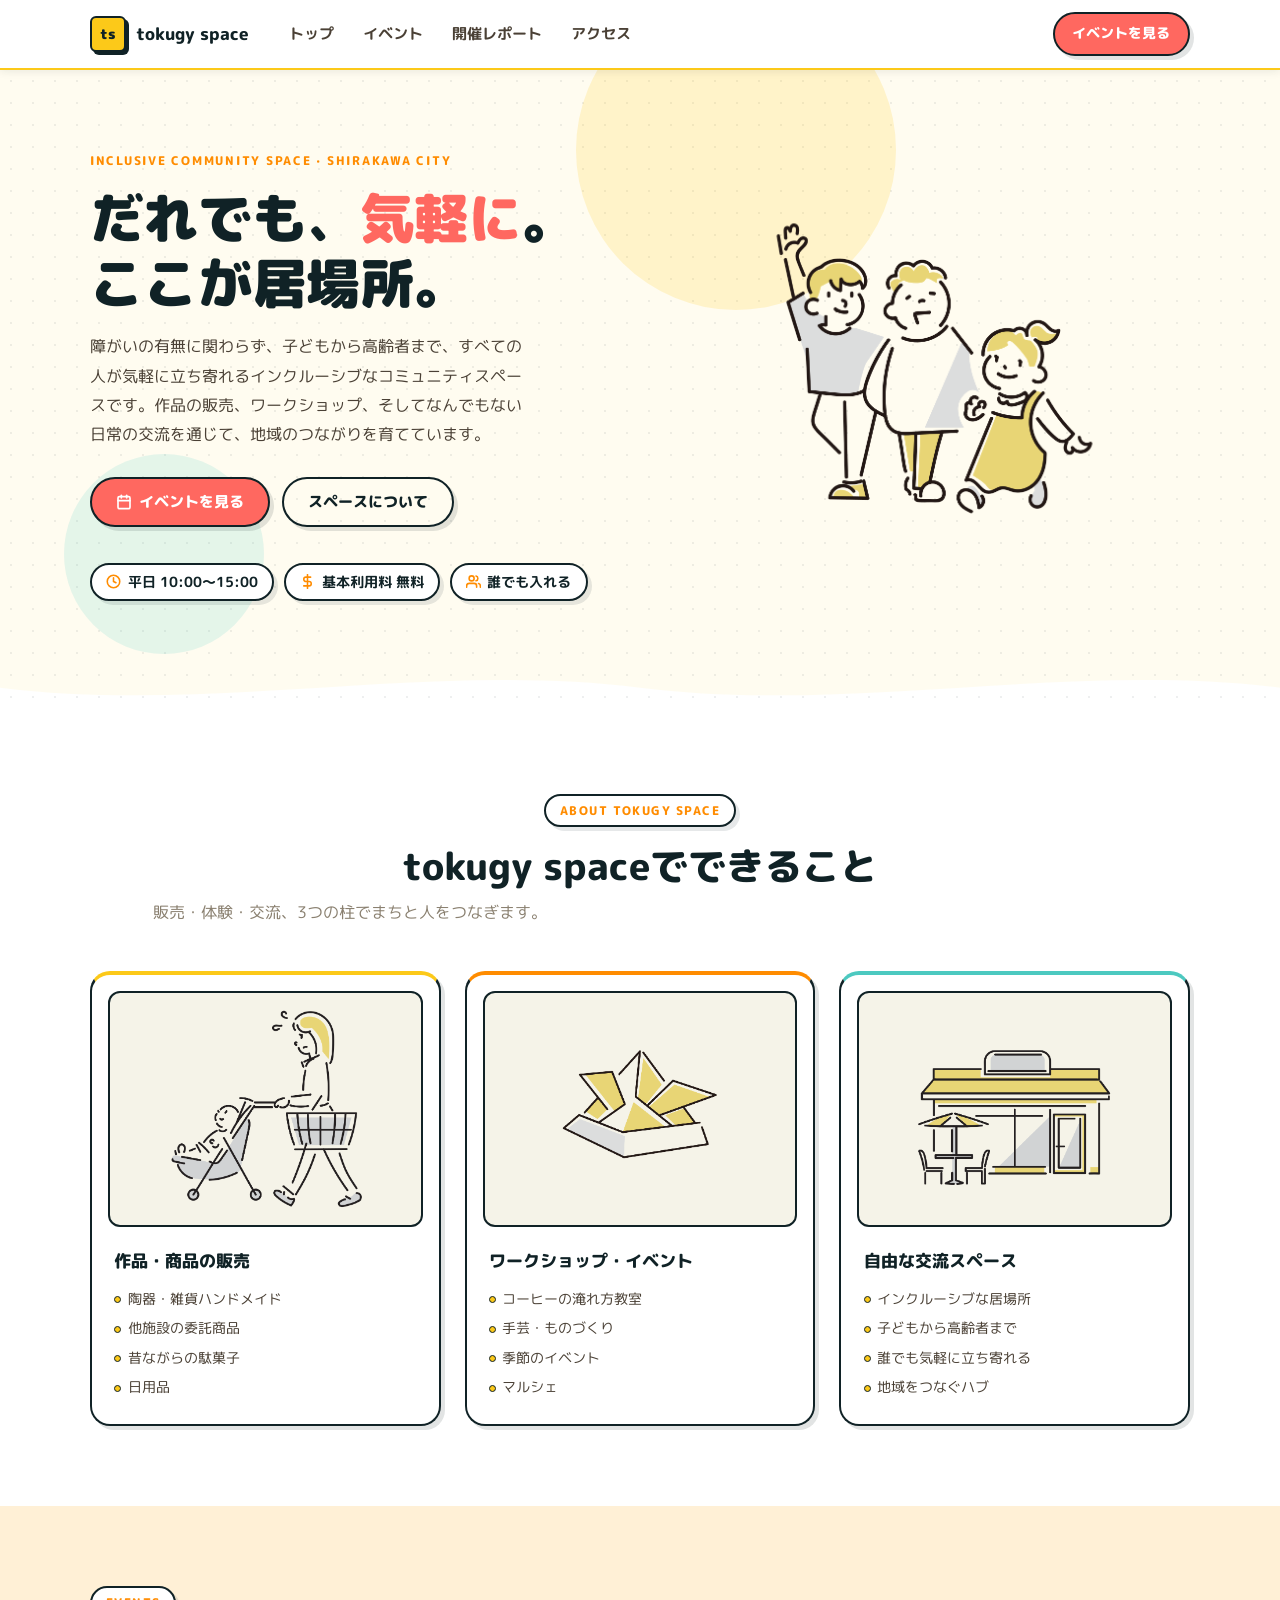
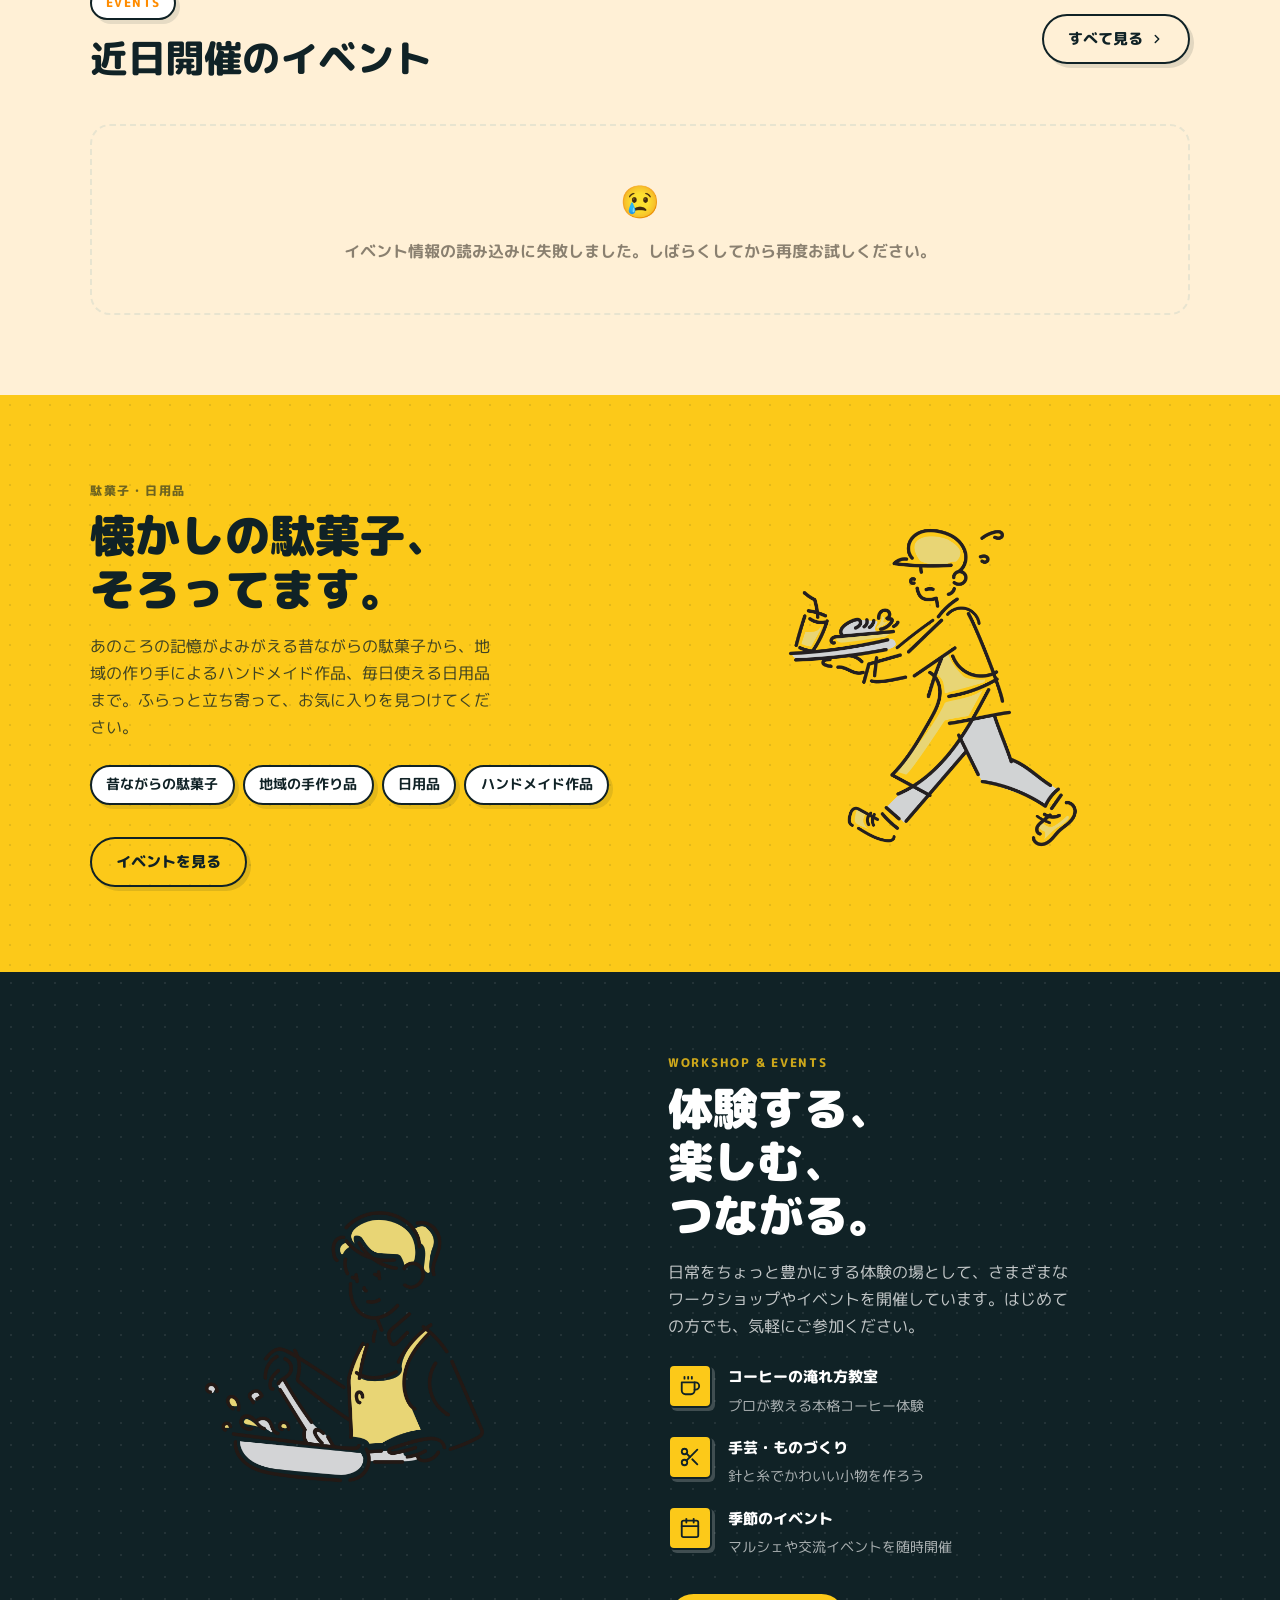
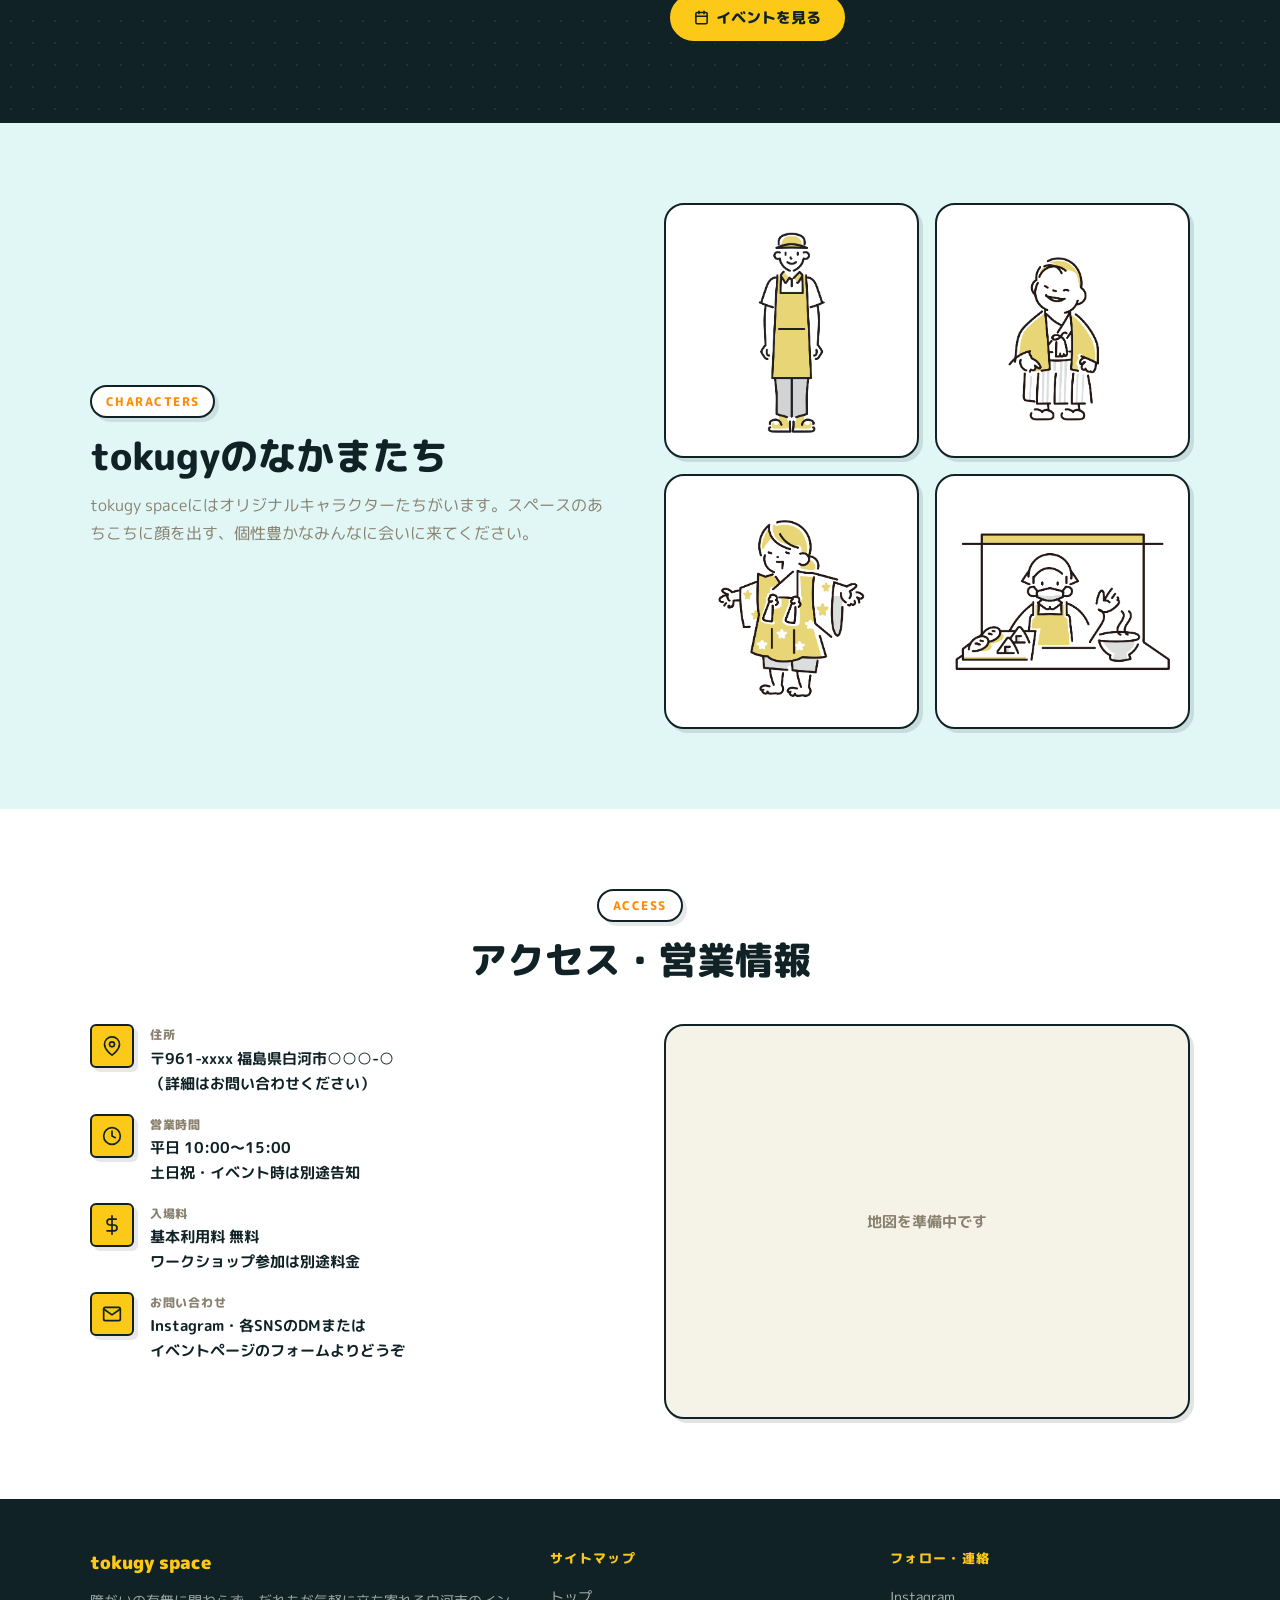
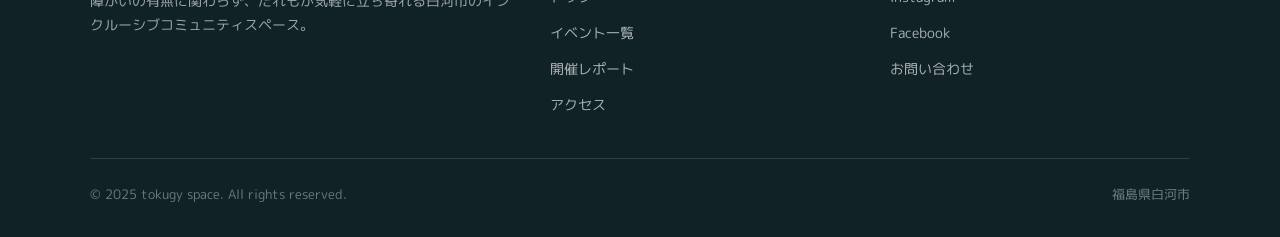
==== commit ac24b085: "fix: トップページのイベントカードを直接詳細ページへリンク event.html?id=X へ直接遷移するよう修正。 カード全体もクリッカブルに変更（article→a タグ）。  Co-Auth" ====
--- a/index.html
+++ b/index.html
@@ -575,7 +575,7 @@
                      : 'badge-orange';
 
     return `
-      <article class="event-card">
+      <a href="event.html?id=${encodeURIComponent(ev.id)}" class="event-card">
         <div class="event-card__image">
           ${imageHtml}
           <div class="event-card__date-block">
@@ -593,12 +593,12 @@
         </div>
         <div class="event-card__footer">
           <span class="event-card__price">${ev.price || '無料'}</span>
-          <a href="${ev.detailUrl || 'events.html'}" class="event-card__link">
+          <a href="event.html?id=${encodeURIComponent(ev.id)}" class="event-card__link">
             詳細を見る
             <svg width="12" height="12" viewBox="0 0 24 24" fill="none" stroke="currentColor" stroke-width="2.5" stroke-linecap="round" stroke-linejoin="round" aria-hidden="true"><polyline points="9 18 15 12 9 6"/></svg>
           </a>
         </div>
-      </article>
+      </a>
     `;
   }
 
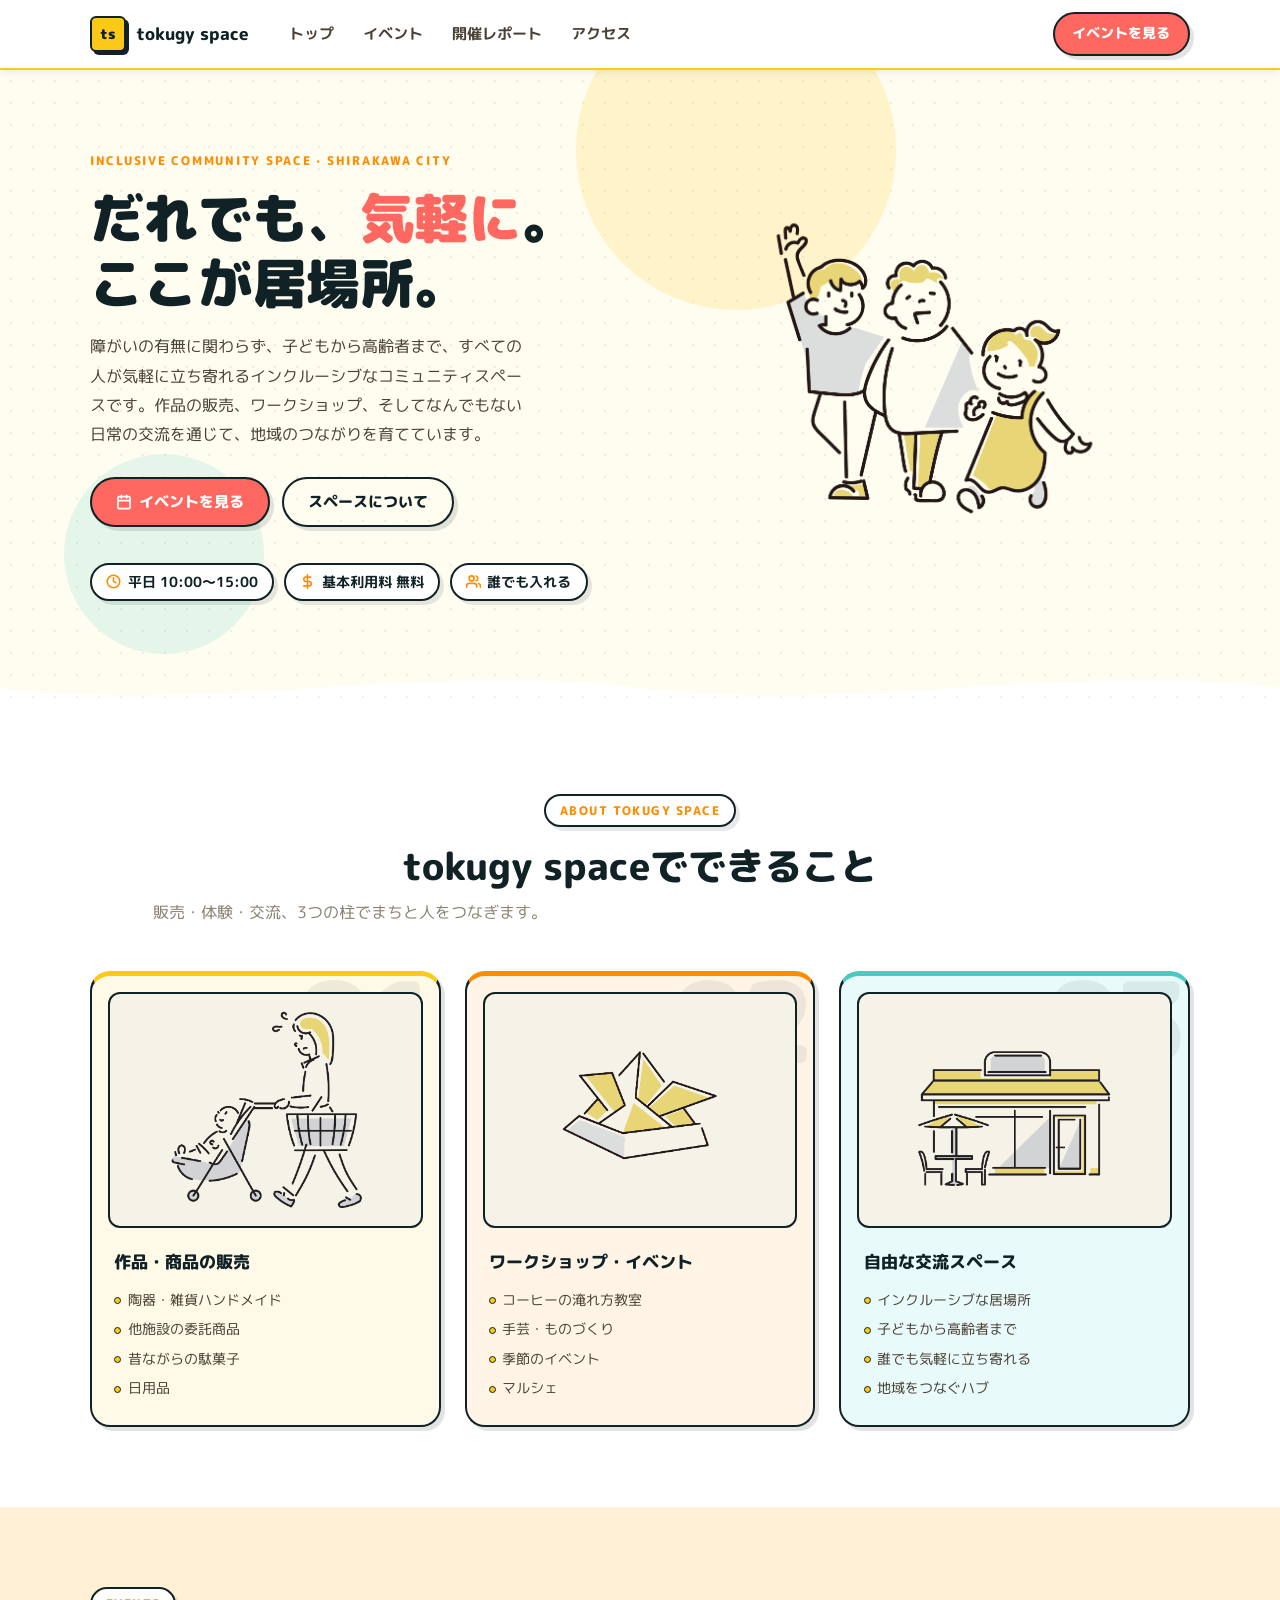
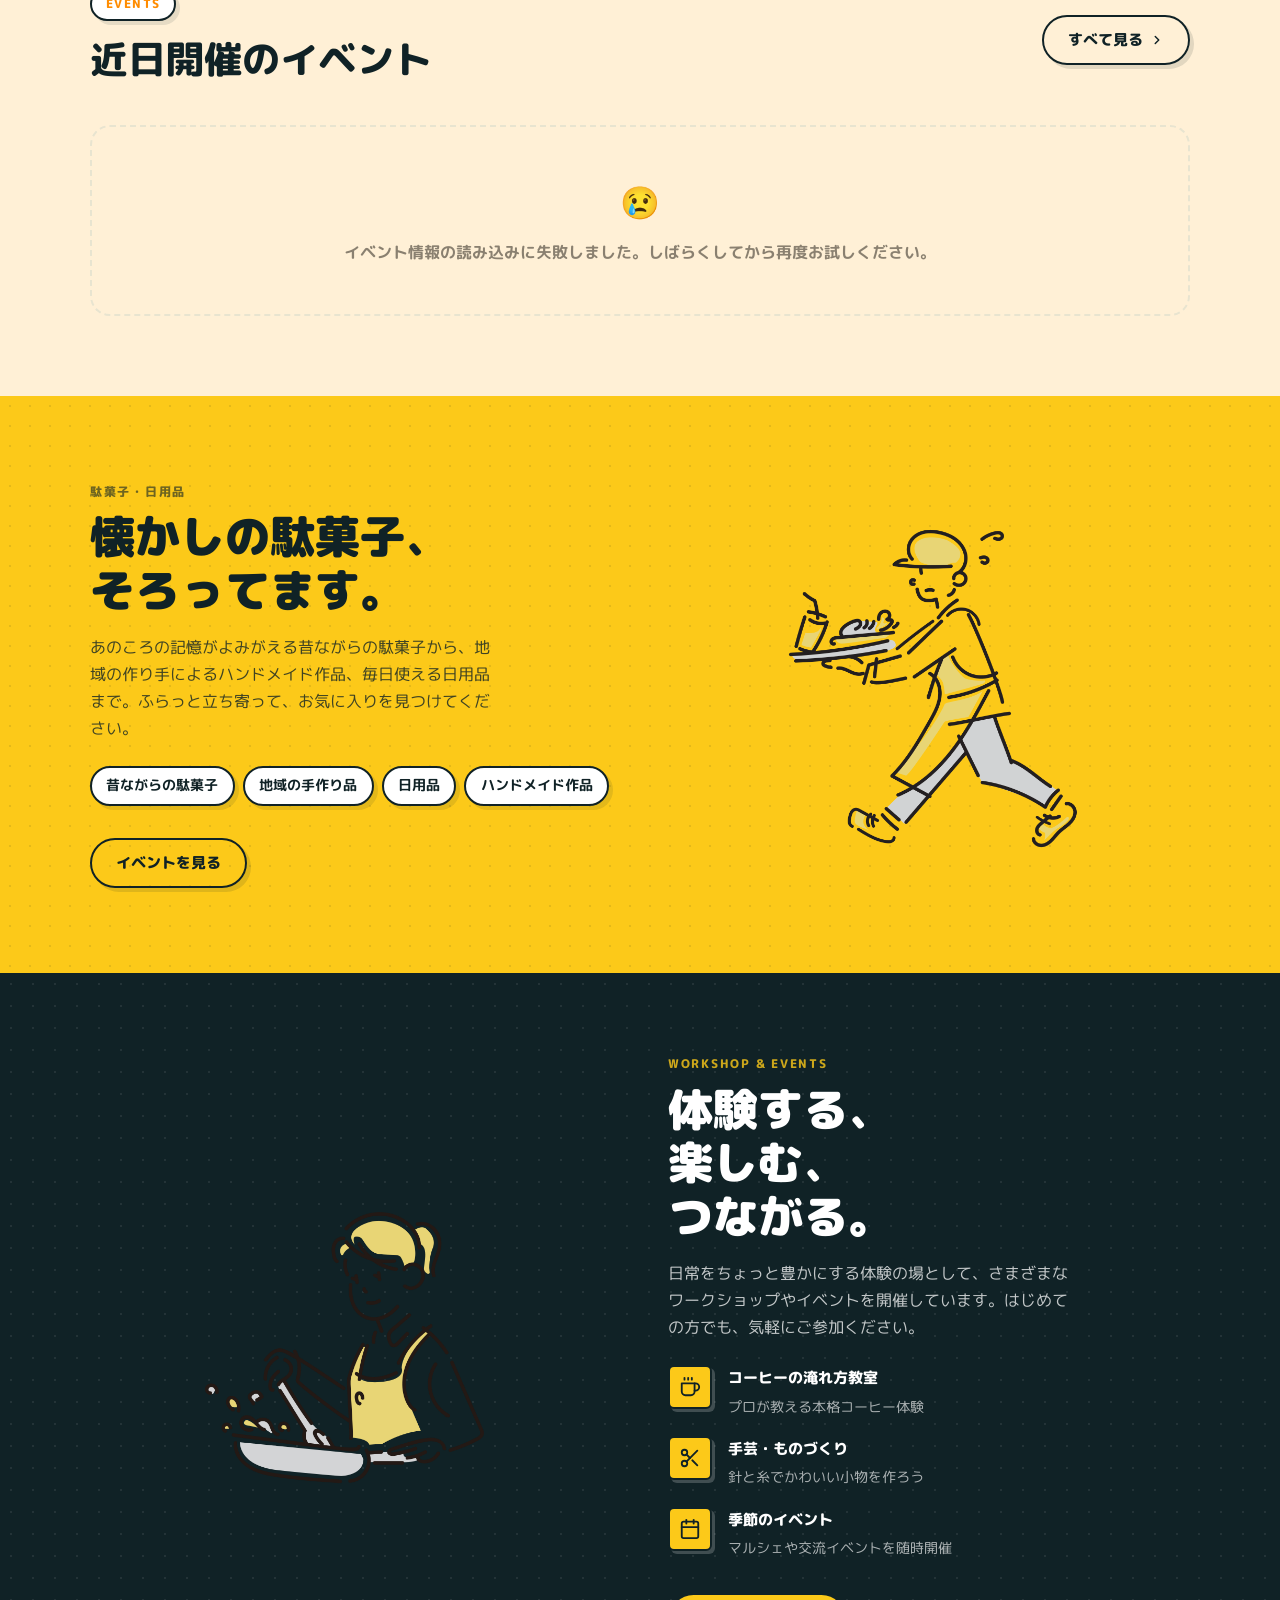
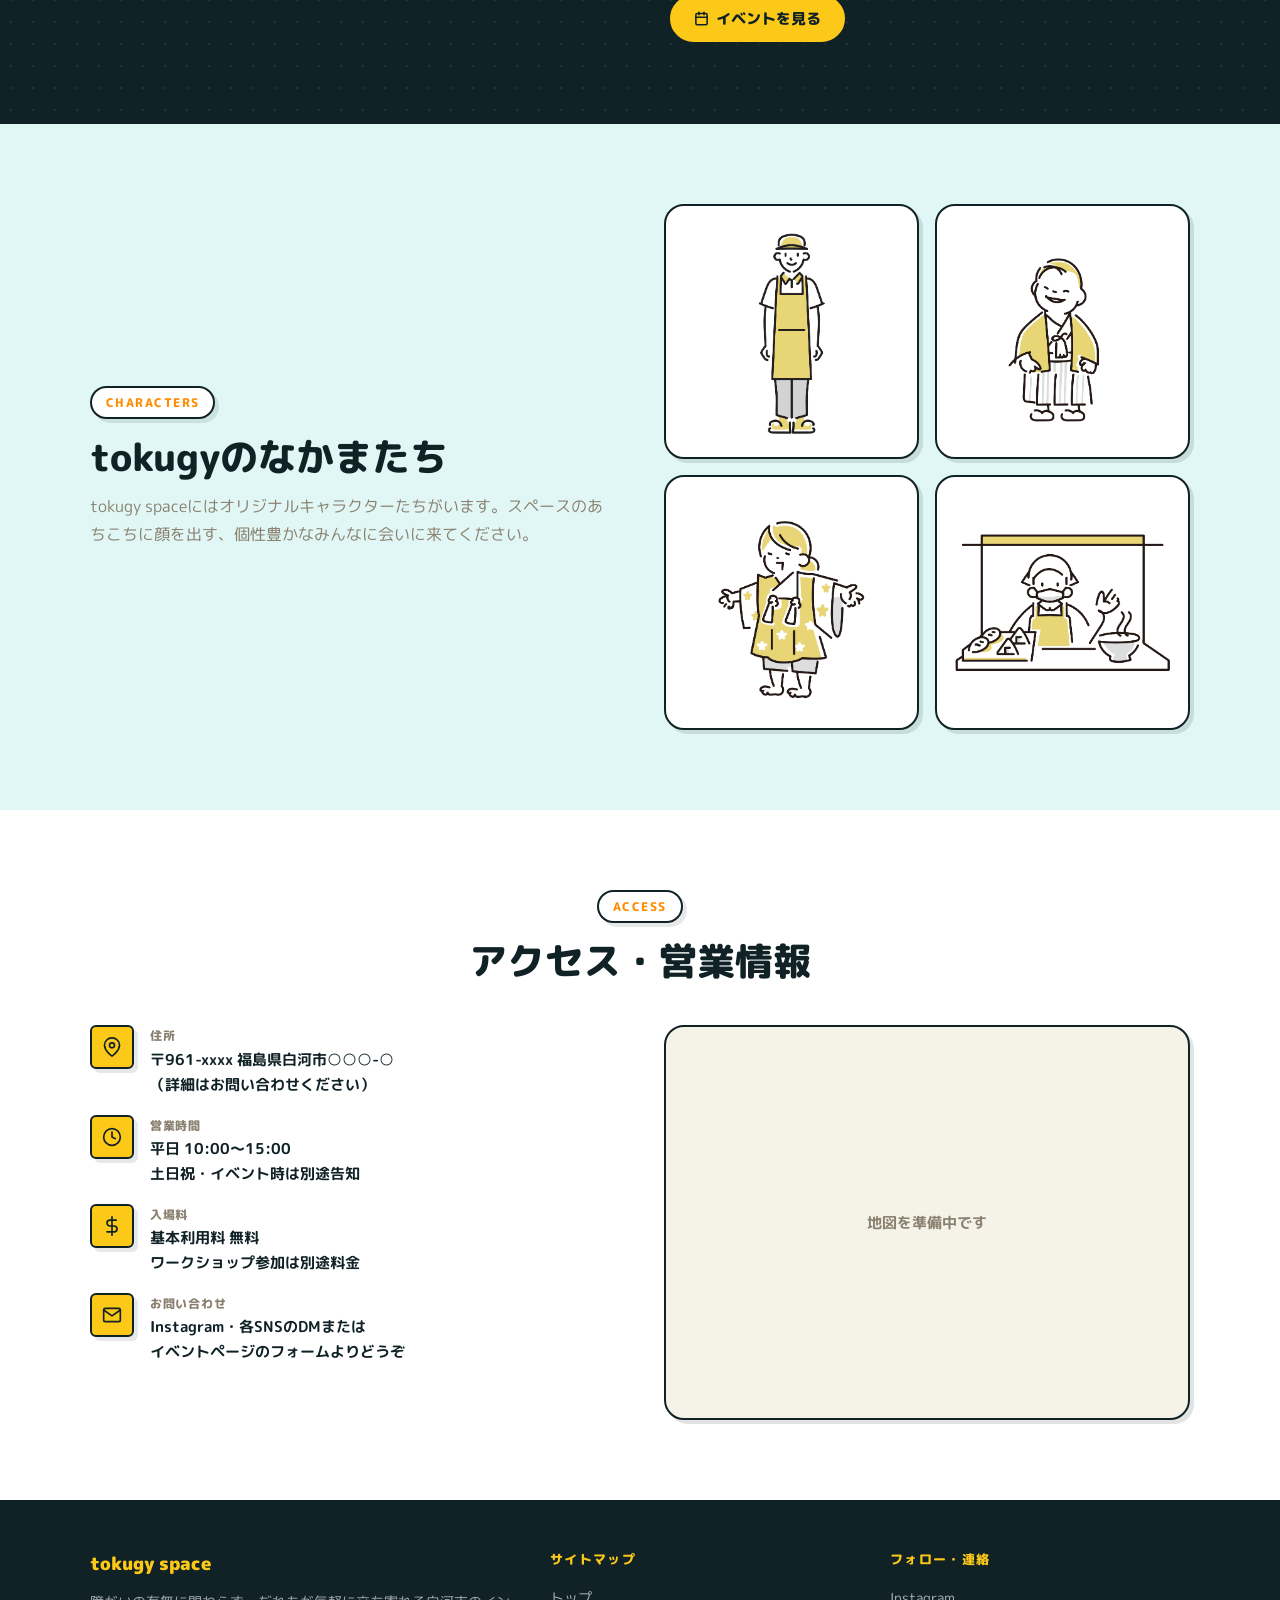
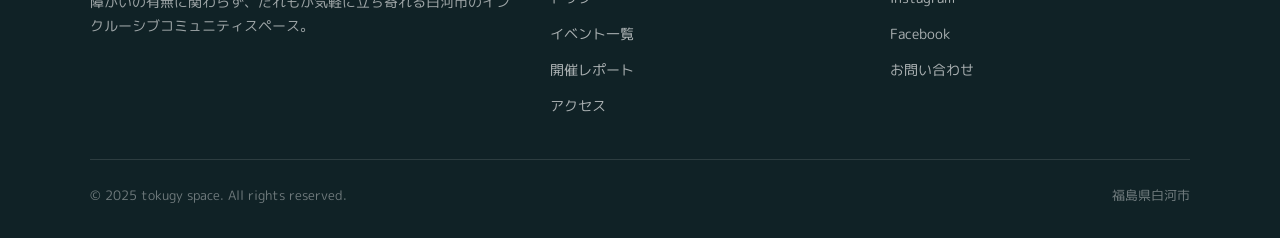
==== commit a2c2428b: "style: featureカードに遊び心を追加 - カードごとに淡い背景色（黄/オレンジ/ティール） - カードをわずかに傾ける（±0.5〜1.2deg） - 背景に薄い大きな番号「01」「02」「" ====
--- a/index.html
+++ b/index.html
@@ -123,7 +123,7 @@
     <div class="features__grid">
 
       <!-- Card 1: 物販 -->
-      <article class="feature-card feature-card--yellow fade-in">
+      <article class="feature-card feature-card--yellow fade-in" data-num="01">
         <div class="feature-card__illust illust-slot">
           <img
             src="images/feature-shop.png"
@@ -145,7 +145,7 @@
       </article>
 
       <!-- Card 2: ワークショップ -->
-      <article class="feature-card feature-card--orange fade-in" style="transition-delay:.1s">
+      <article class="feature-card feature-card--orange fade-in" data-num="02" style="transition-delay:.1s">
         <div class="feature-card__illust illust-slot">
           <img
             src="images/feature-workshop.png"
@@ -167,7 +167,7 @@
       </article>
 
       <!-- Card 3: 交流スペース -->
-      <article class="feature-card feature-card--teal fade-in" style="transition-delay:.2s">
+      <article class="feature-card feature-card--teal fade-in" data-num="03" style="transition-delay:.2s">
         <div class="feature-card__illust illust-slot">
           <img
             src="images/feature-space.png"
@@ -593,10 +593,10 @@
         </div>
         <div class="event-card__footer">
           <span class="event-card__price">${ev.price || '無料'}</span>
-          <a href="event.html?id=${encodeURIComponent(ev.id)}" class="event-card__link">
+          <span class="event-card__link">
             詳細を見る
             <svg width="12" height="12" viewBox="0 0 24 24" fill="none" stroke="currentColor" stroke-width="2.5" stroke-linecap="round" stroke-linejoin="round" aria-hidden="true"><polyline points="9 18 15 12 9 6"/></svg>
-          </a>
+          </span>
         </div>
       </a>
     `;
--- a/css/style.css
+++ b/css/style.css
@@ -487,7 +487,6 @@
 }
 
 .feature-card {
-  background: var(--col-white);
   border: var(--border);
   border-radius: var(--radius-lg);
   box-shadow: var(--shadow-md);
@@ -495,16 +494,50 @@
   transition: transform .2s ease, box-shadow .2s ease;
   display: flex;
   flex-direction: column;
+  position: relative;
+}
+
+/* 背景番号 */
+.feature-card::before {
+  content: attr(data-num);
+  position: absolute;
+  top: -.1em;
+  right: .3rem;
+  font-size: 7rem;
+  font-weight: 900;
+  line-height: 1;
+  color: rgba(16,34,38,.07);
+  pointer-events: none;
+  user-select: none;
+  letter-spacing: -.05em;
 }
 
 .feature-card:hover {
-  transform: translate(-3px, -3px);
+  transform: translate(-4px, -4px) rotate(0deg);
   box-shadow: var(--shadow-hover);
 }
 
-.feature-card--yellow  { border-top: 4px solid var(--col-yellow); }
-.feature-card--orange  { border-top: 4px solid var(--col-orange); }
-.feature-card--teal    { border-top: 4px solid var(--col-teal);   }
+/* カードごとの背景色・傾き */
+.feature-card--yellow {
+  background: #FFFAE8;
+  border-top: 5px solid var(--col-yellow);
+  transform: rotate(-1.2deg);
+}
+.feature-card--yellow:hover { transform: translate(-4px,-4px) rotate(-1.2deg); }
+
+.feature-card--orange {
+  background: #FFF4E6;
+  border-top: 5px solid var(--col-orange);
+  transform: rotate(0.8deg);
+}
+.feature-card--orange:hover { transform: translate(-4px,-4px) rotate(0.8deg); }
+
+.feature-card--teal {
+  background: #E8FAF9;
+  border-top: 5px solid var(--col-teal);
+  transform: rotate(-0.5deg);
+}
+.feature-card--teal:hover { transform: translate(-4px,-4px) rotate(-0.5deg); }
 
 .feature-card__illust {
   aspect-ratio: 4/3;
@@ -578,6 +611,8 @@
   box-shadow: var(--shadow-md);
   overflow: hidden;
   display: flex;
+  text-decoration: none;
+  color: inherit;
   flex-direction: column;
   transition: transform .2s ease, box-shadow .2s ease;
 }
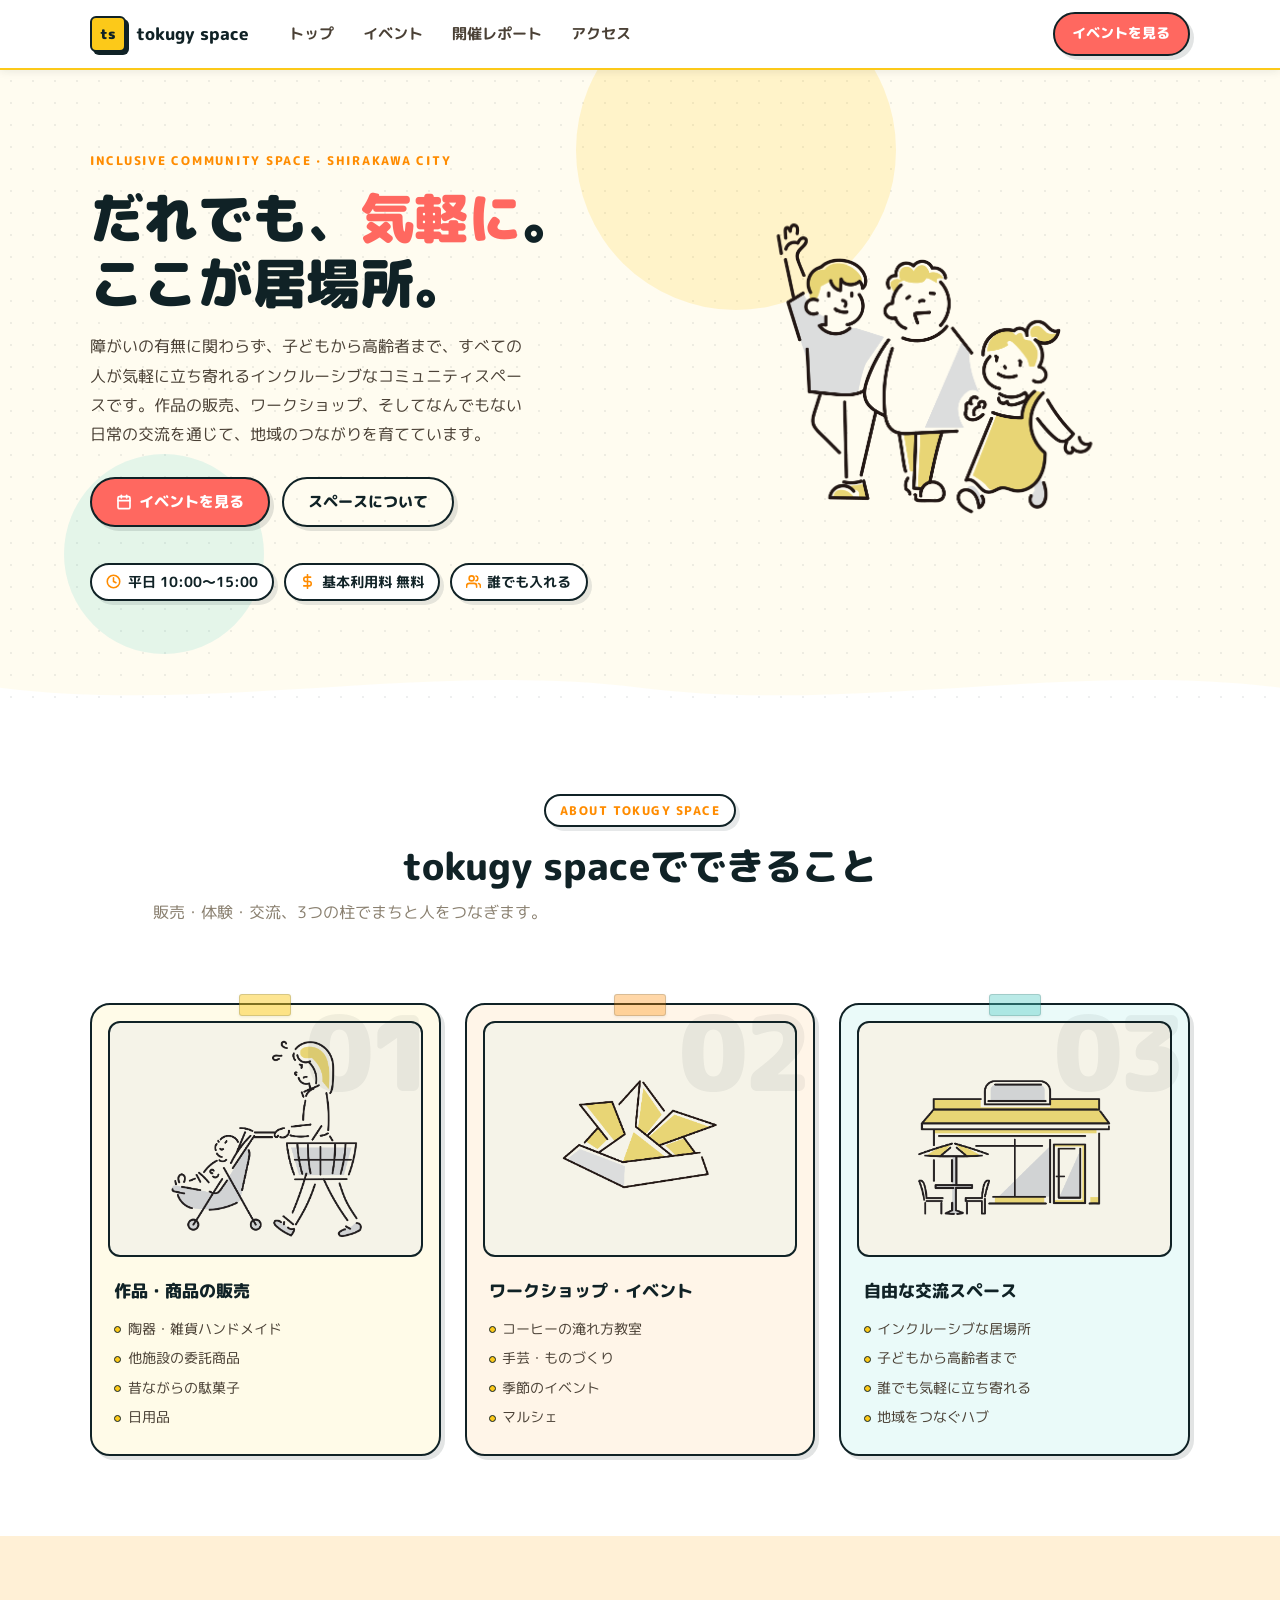
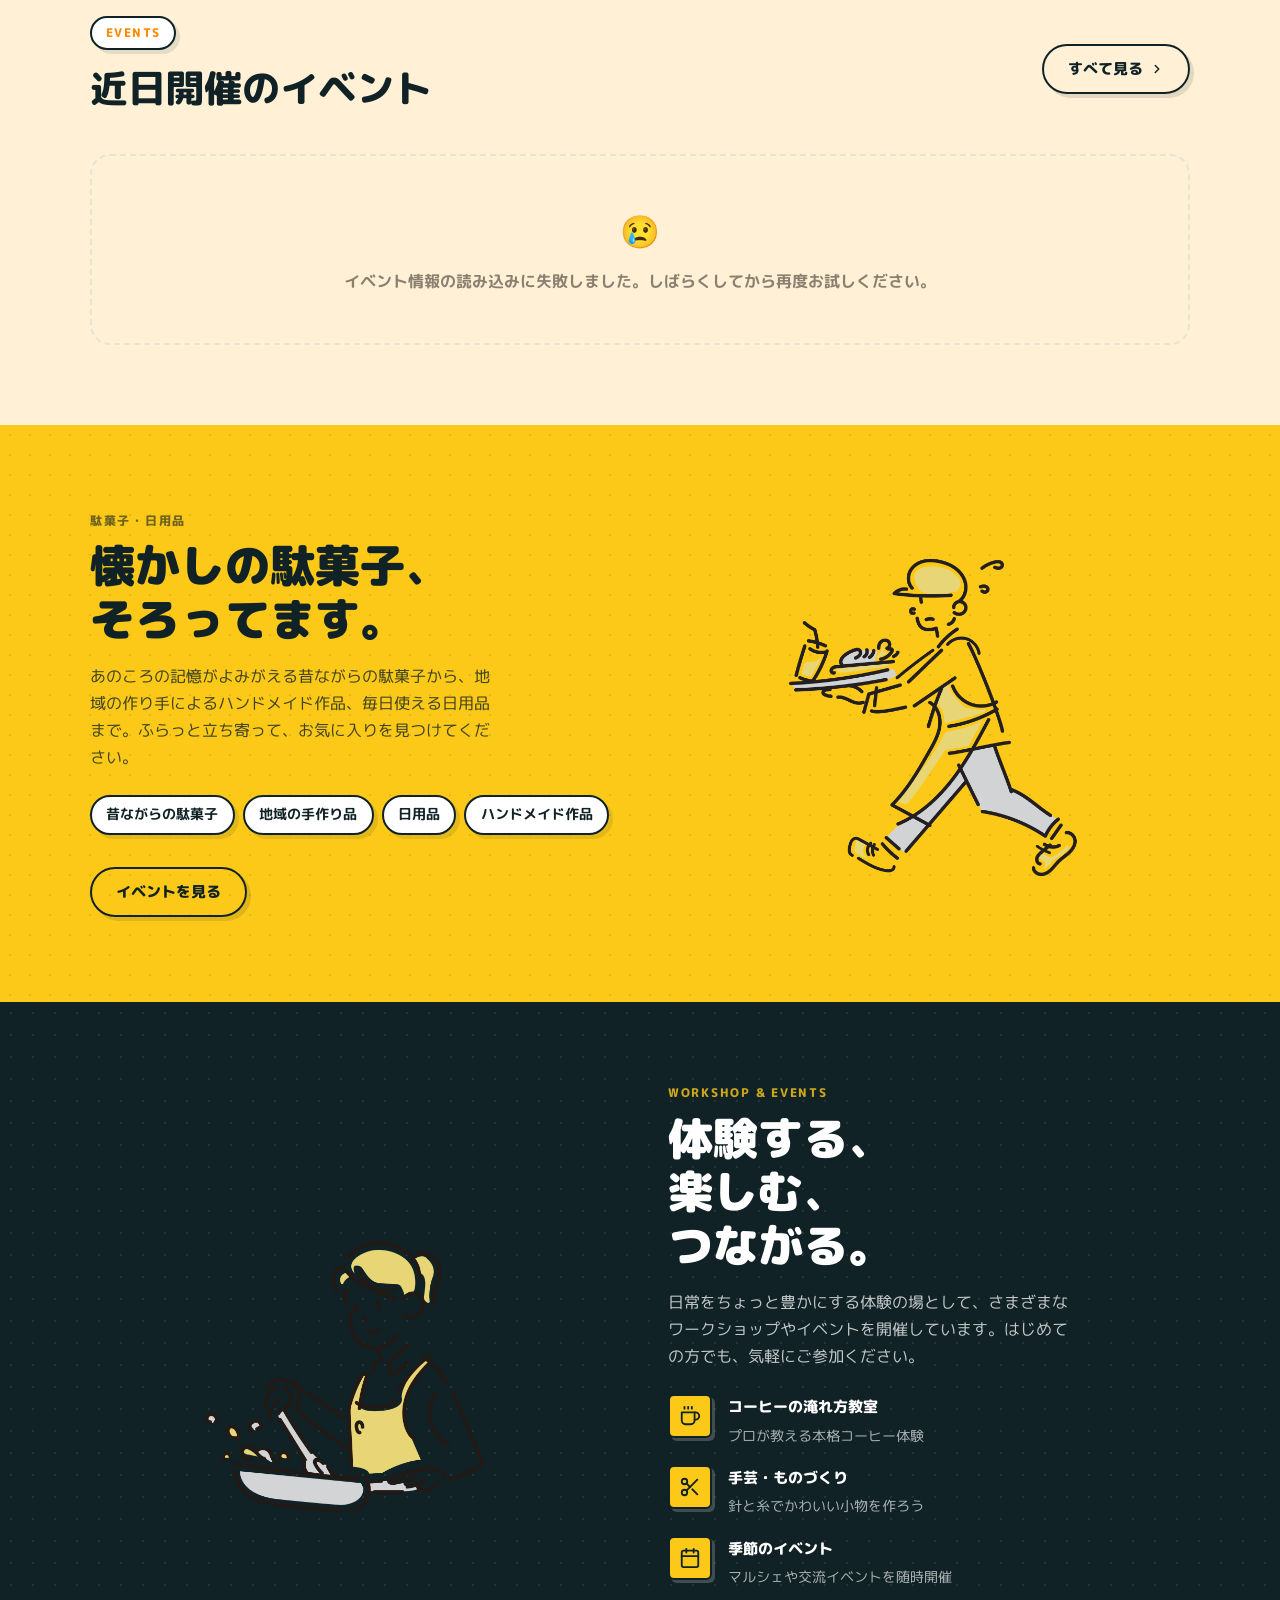
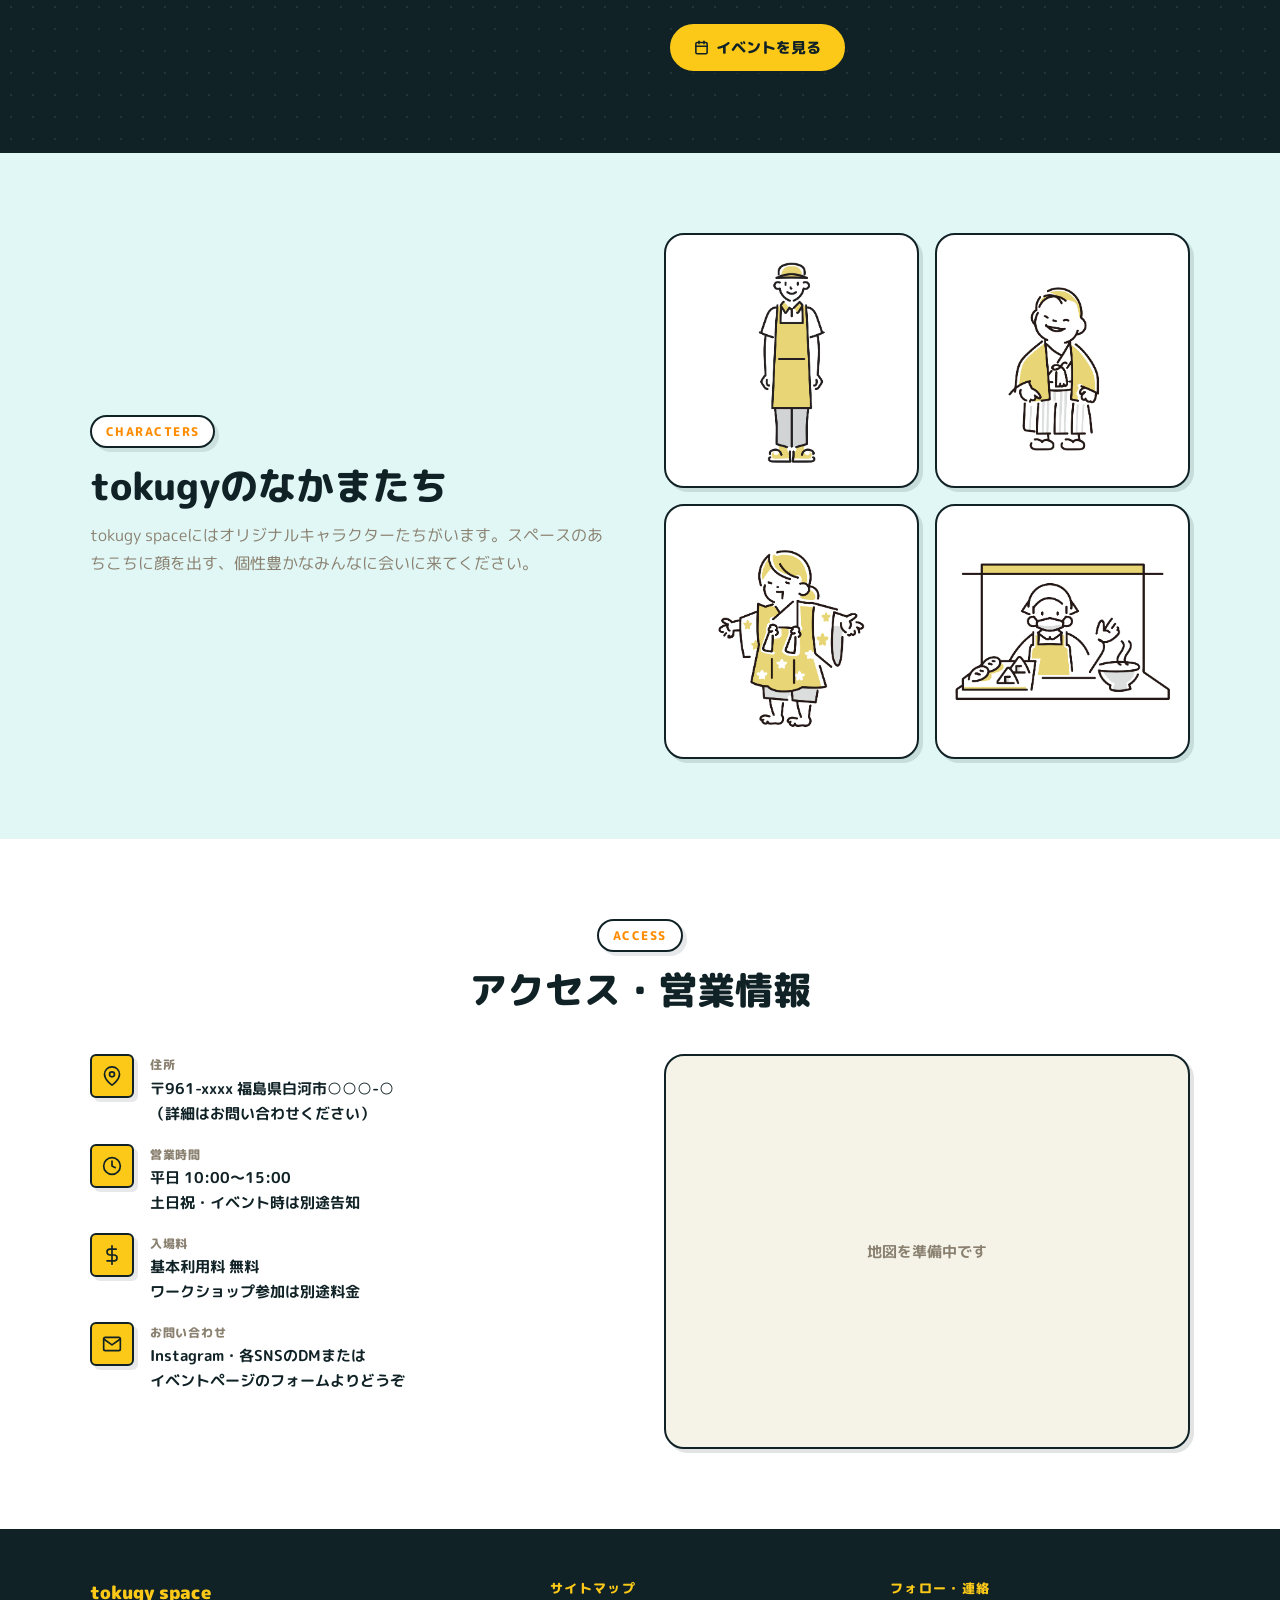
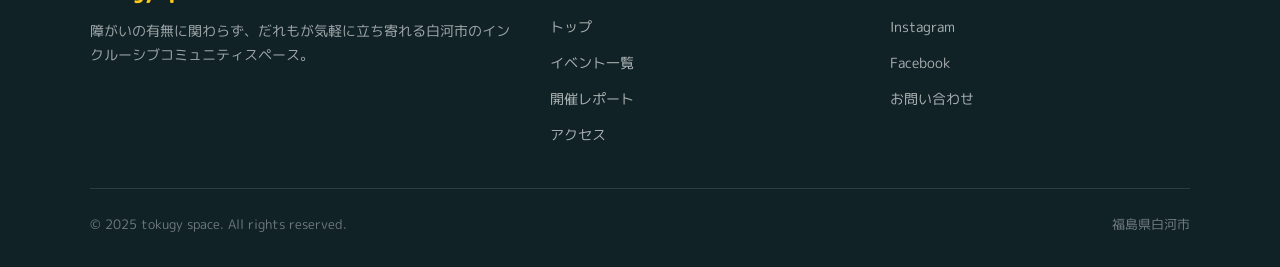
==== commit 1f6b2aff: "feat: add sticky-note style and hover speech bubble to feature cards - Feature cards now have colore" ====
--- a/index.html
+++ b/index.html
@@ -120,10 +120,11 @@
       <p class="section-sub">販売・体験・交流、3つの柱でまちと人をつなぎます。</p>
     </div>
 
-    <div class="features__grid">
+    <div class="features__grid" style="padding-top:2rem">
 
       <!-- Card 1: 物販 -->
       <article class="feature-card feature-card--yellow fade-in" data-num="01">
+        <p class="feature-card__bubble">手作り品や駄菓子が好きな人にぴったり！</p>
         <div class="feature-card__illust illust-slot">
           <img
             src="images/feature-shop.png"
@@ -146,6 +147,7 @@
 
       <!-- Card 2: ワークショップ -->
       <article class="feature-card feature-card--orange fade-in" data-num="02" style="transition-delay:.1s">
+        <p class="feature-card__bubble">新しい趣味・体験を探している人へ！</p>
         <div class="feature-card__illust illust-slot">
           <img
             src="images/feature-workshop.png"
@@ -168,6 +170,7 @@
 
       <!-- Card 3: 交流スペース -->
       <article class="feature-card feature-card--teal fade-in" data-num="03" style="transition-delay:.2s">
+        <p class="feature-card__bubble">ふらっと立ち寄りたい人、大歓迎！</p>
         <div class="feature-card__illust illust-slot">
           <img
             src="images/feature-space.png"
--- a/css/style.css
+++ b/css/style.css
@@ -490,54 +490,105 @@
   border: var(--border);
   border-radius: var(--radius-lg);
   box-shadow: var(--shadow-md);
-  overflow: hidden;
-  transition: transform .2s ease, box-shadow .2s ease;
+  /* overflow:hidden を外して吹き出しがはみ出せるようにする */
+  transition: transform .25s ease, box-shadow .25s ease;
   display: flex;
   flex-direction: column;
   position: relative;
 }
 
+/* 付箋テープ */
+.feature-card::before {
+  content: '';
+  position: absolute;
+  top: -11px;
+  left: 50%;
+  transform: translateX(-50%);
+  width: 52px;
+  height: 22px;
+  border-radius: 3px;
+  border: 1.5px solid rgba(16,34,38,.18);
+  opacity: .85;
+  z-index: 2;
+  box-shadow: 0 1px 3px rgba(0,0,0,.08);
+}
+
 /* 背景番号 */
-.feature-card::before {
+.feature-card::after {
   content: attr(data-num);
   position: absolute;
-  top: -.1em;
-  right: .3rem;
-  font-size: 7rem;
+  top: -.05em;
+  right: .4rem;
+  font-size: 6.5rem;
   font-weight: 900;
   line-height: 1;
-  color: rgba(16,34,38,.07);
+  color: rgba(16,34,38,.06);
   pointer-events: none;
   user-select: none;
   letter-spacing: -.05em;
+  z-index: 0;
 }
 
 .feature-card:hover {
-  transform: translate(-4px, -4px) rotate(0deg);
   box-shadow: var(--shadow-hover);
 }
 
-/* カードごとの背景色・傾き */
+/* カードごとの背景色・テープ色・傾き */
 .feature-card--yellow {
-  background: #FFFAE8;
-  border-top: 5px solid var(--col-yellow);
-  transform: rotate(-1.2deg);
-}
-.feature-card--yellow:hover { transform: translate(-4px,-4px) rotate(-1.2deg); }
+  background: #FFFBE8;
+  transform: rotate(-1.3deg);
+}
+.feature-card--yellow::before { background: rgba(252,201,25,.55); }
+.feature-card--yellow:hover   { transform: translate(-4px,-5px) rotate(-1.3deg); }
 
 .feature-card--orange {
-  background: #FFF4E6;
-  border-top: 5px solid var(--col-orange);
-  transform: rotate(0.8deg);
-}
-.feature-card--orange:hover { transform: translate(-4px,-4px) rotate(0.8deg); }
+  background: #FFF5E8;
+  transform: rotate(0.9deg);
+}
+.feature-card--orange::before { background: rgba(255,140,0,.4); }
+.feature-card--orange:hover   { transform: translate(-4px,-5px) rotate(0.9deg); }
 
 .feature-card--teal {
-  background: #E8FAF9;
-  border-top: 5px solid var(--col-teal);
-  transform: rotate(-0.5deg);
-}
-.feature-card--teal:hover { transform: translate(-4px,-4px) rotate(-0.5deg); }
+  background: #EAFAF9;
+  transform: rotate(-0.6deg);
+}
+.feature-card--teal::before { background: rgba(76,201,192,.45); }
+.feature-card--teal:hover   { transform: translate(-4px,-5px) rotate(-0.6deg); }
+
+/* ── 吹き出し ── */
+.feature-card__bubble {
+  position: absolute;
+  bottom: calc(100% + 18px);
+  left: 50%;
+  transform: translateX(-50%) translateY(6px);
+  background: var(--col-navy);
+  color: var(--col-white);
+  padding: .55rem 1rem;
+  border-radius: var(--radius-sm);
+  border: var(--border);
+  box-shadow: 3px 3px 0 rgba(16,34,38,.18);
+  font-size: .8rem;
+  font-weight: 700;
+  white-space: nowrap;
+  opacity: 0;
+  pointer-events: none;
+  transition: opacity .2s ease, transform .2s ease;
+  z-index: 20;
+}
+/* 吹き出しの三角 */
+.feature-card__bubble::after {
+  content: '';
+  position: absolute;
+  top: 100%;
+  left: 50%;
+  transform: translateX(-50%);
+  border: 7px solid transparent;
+  border-top-color: var(--col-navy);
+}
+.feature-card:hover .feature-card__bubble {
+  opacity: 1;
+  transform: translateX(-50%) translateY(0);
+}
 
 .feature-card__illust {
   aspect-ratio: 4/3;
